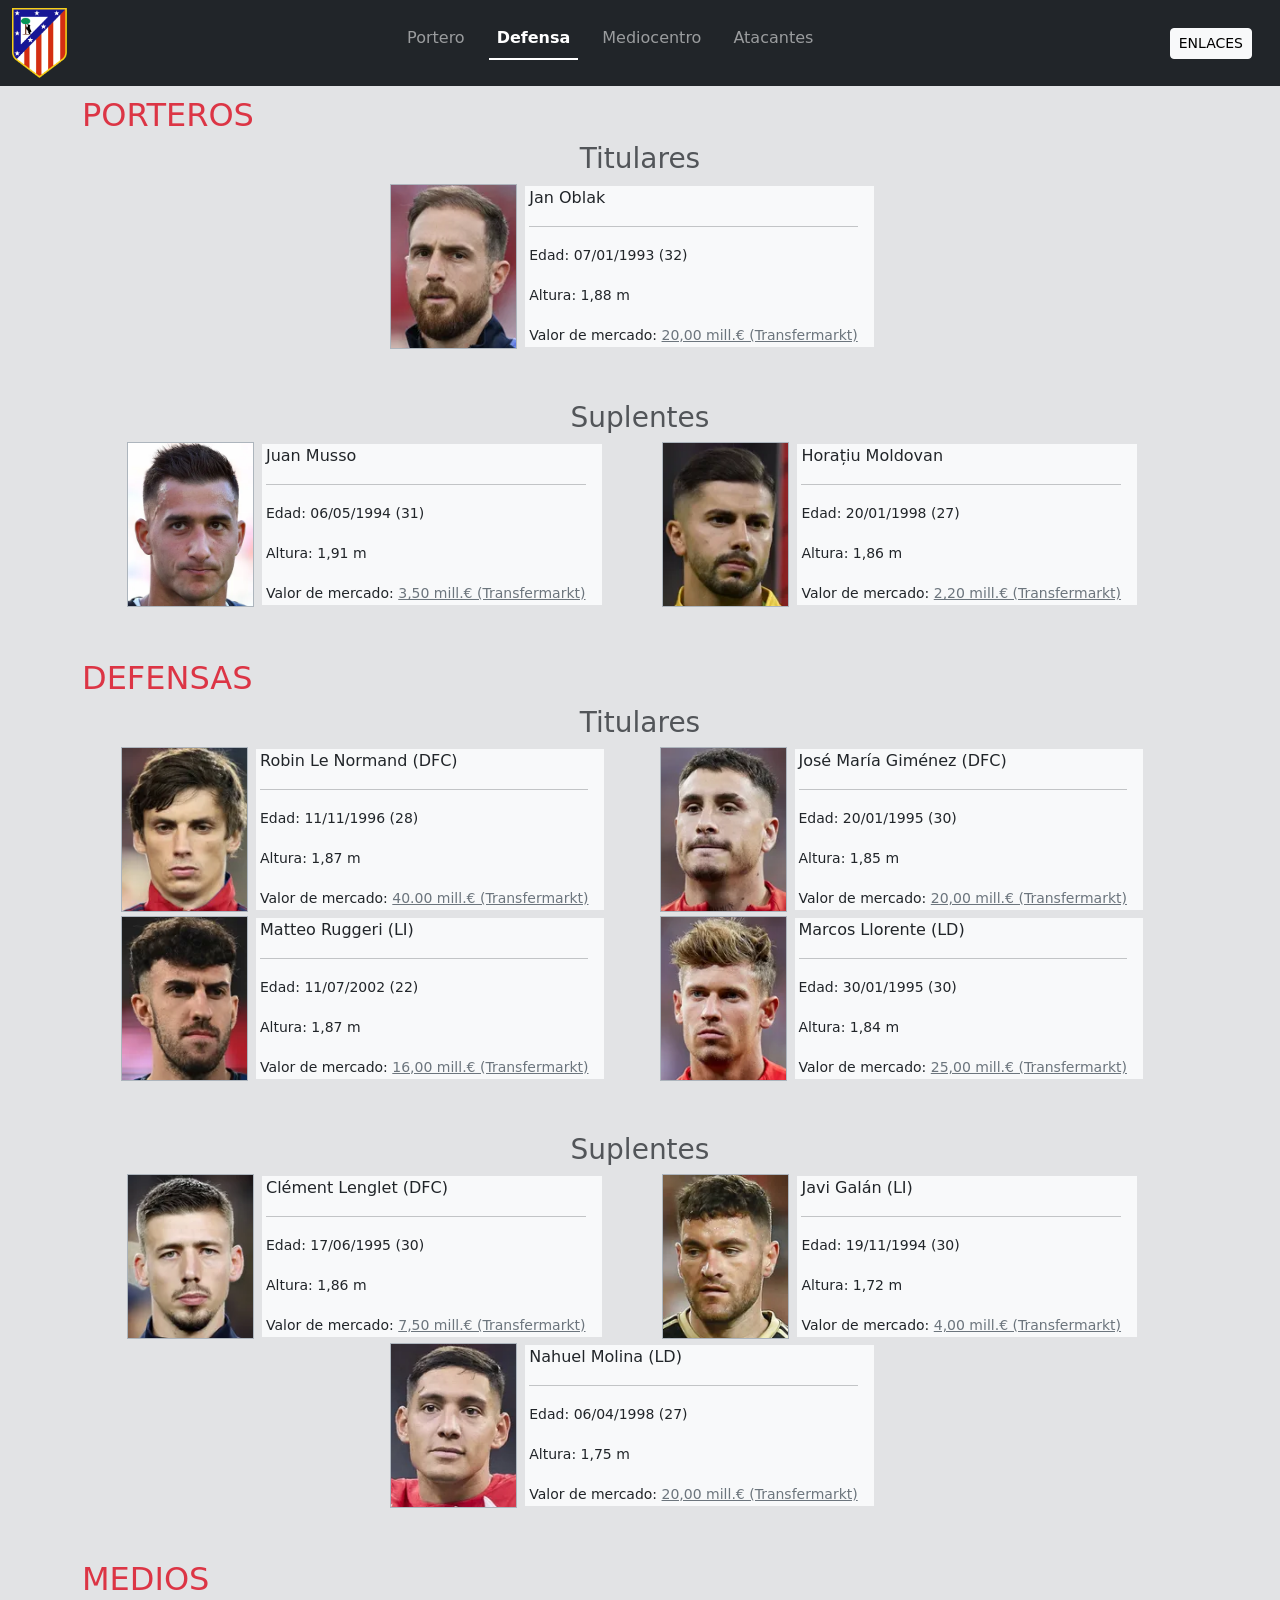
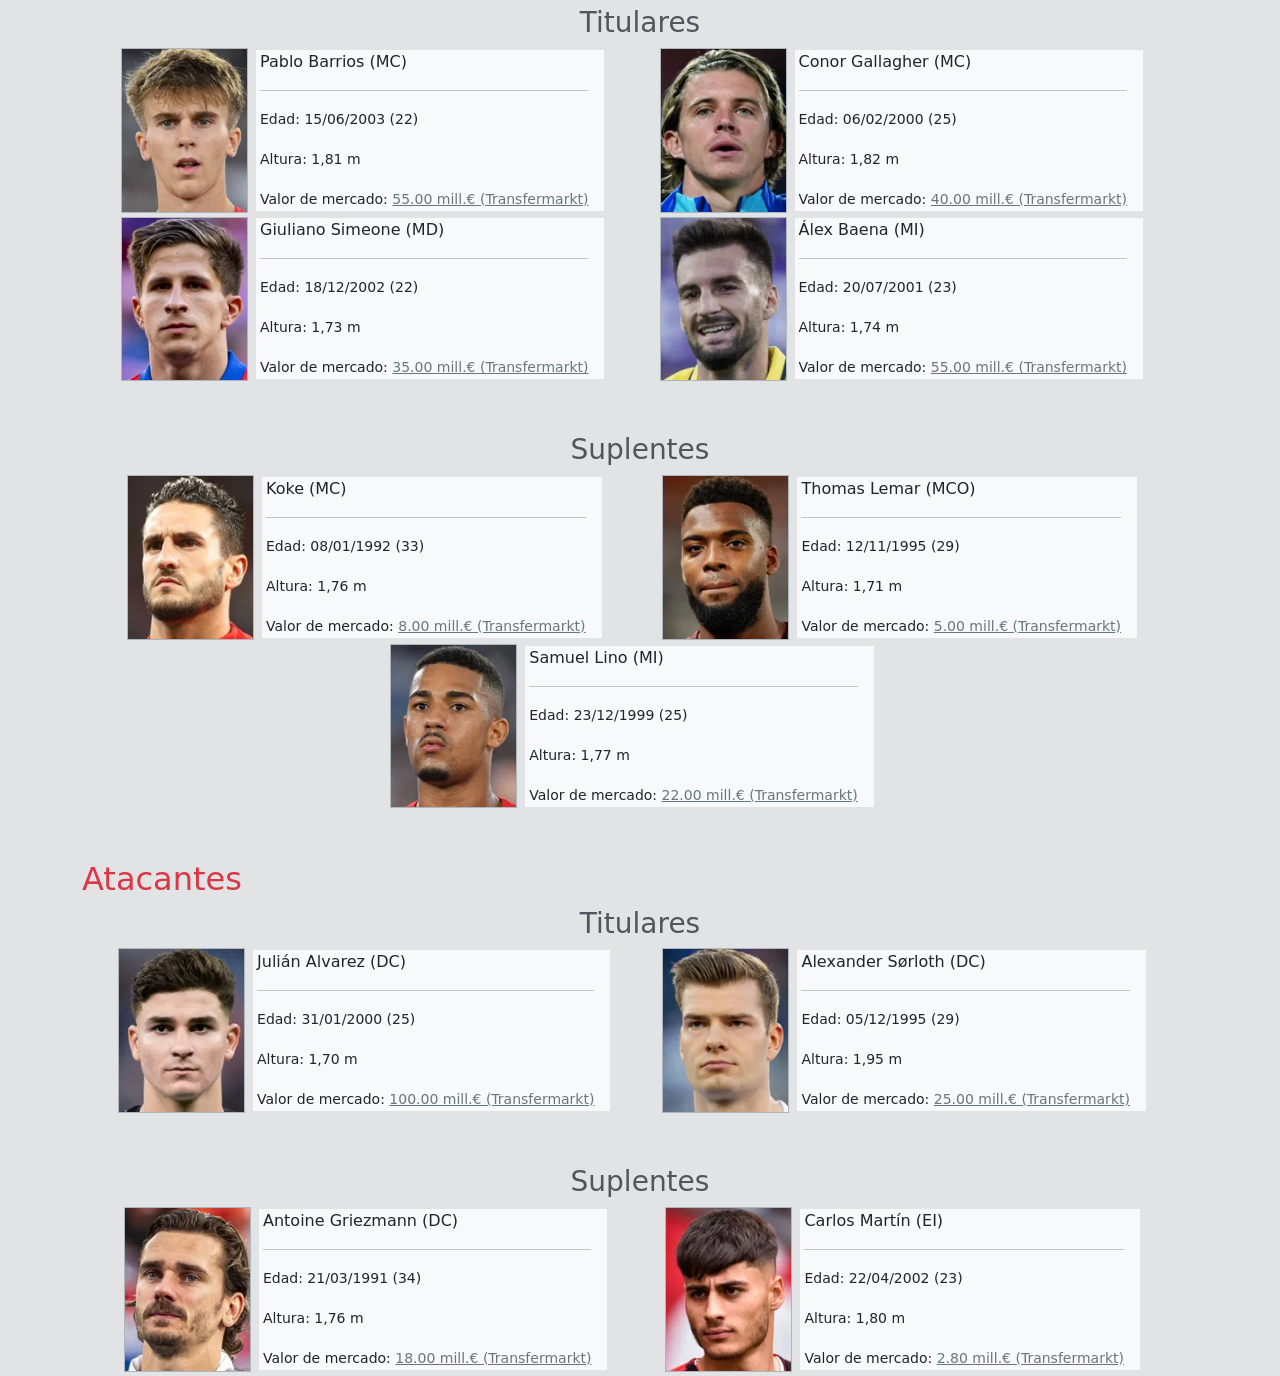
==== cuartaEntregaTeam/index.html @ dbeb535b "Add new player images and update index.html with player details and categories" ====
<!DOCTYPE html>
<html lang="es">

<head>
    <meta charset="utf-8">
    <meta name="viewport" content="width=device-width">
    <link rel="stylesheet" href="./estilos.css/estilosTeam.css">
    <link rel="stylesheet" href="https://cdn.jsdelivr.net/npm/bootstrap-icons@1.13.1/font/bootstrap-icons.min.css">
    <link href="https://cdn.jsdelivr.net/npm/bootstrap@5.3.7/dist/css/bootstrap.min.css" rel="stylesheet"
        integrity="sha384-LN+7fdVzj6u52u30Kp6M/trliBMCMKTyK833zpbD+pXdCLuTusPj697FH4R/5mcr" crossorigin="anonymous">

    <title>Plantilla Atletico 25/26</title>
</head>

<body class="bg-secondary-subtle">
    <nav class="navbar fixed-top navbar-expand-lg bg-dark" data-bs-theme="dark">
        <div class="container-fluid">
            <img src="./imagenesTeam/logoAtleti.png" alt="Logo Atleti" height="70px">
            <ul class="navbar-nav me-3 mb-2 text-light nav-underline" id="navSpyIa">
                <li class="nav-item">
                    <a href="#Porteros" class="nav-link active" aria-current="page">Portero</a>
                </li>
                <li class="nav-item">
                    <a href="#Defensas" class="nav-link active" aria-current="page">Defensa</a>
                </li>
                <li class="nav-item">
                    <a href="#Mediocentros" class="nav-link active" aria-current="page">Mediocentro</a>
                </li>
                <li class="nav-item">
                    <a href="#Atacantes" class="nav-link active" aria-current="page">Atacantes</a>
                </li>
            </ul>
            <button class="btn btn-sm btn-light me-3" type="button" data-bs-toggle="offcanvas"
                data-bs-target="#offcanvasExample" aria-controls="offcanvasExample">
                ENLACES
            </button>
        </div>
    </nav>

    <main class="container mt-5" data-bs-spy="scroll" data-bs-target="#navSpyIa">
        <!--Titulo de categoría-->
        <div class="text-danger pt-5">
            <h2 id="PORTEROS" class="">PORTEROS</h2>
            <h3 id="PorterosTitulares" class="text-body-secondary text-center">Titulares</h3>
        </div>
        <!--CONTENDOR FLEX DE IMAGENES-->
        <div class="d-flex flex-wrap justify-content-evenly">
            <!--CARD CONTENEDOR DE IMAGEN-->
            <div class="d-flex mb-1">
                <!--IMAGEN-->
                <div class="border border-dark-subtle">
                    <img src="./imagenesTeam/oblak.png" alt="Portero Oblak" width="125px">
                </div>
                <!--TEXTO-->
                <div class="ps-1 pe-3 ms-2 me-3 bg-light text-dark align-self-center" style="width: 300;">
                    <p>Jan Oblak</p>
                    <hr>
                    <p><small>Edad: 07/01/1993 (32)</small></p>
                    <p><small>Altura: 1,88 m</small></p>
                    <small>Valor de mercado: <a href="https://www.transfermarkt.es/jan-oblak/profil/spieler/121483"
                            class="link-secondary">20,00 mill.€ (Transfermarkt)</a></small>
                </div>
            </div>
        </div>
        <!--Titulo de categoría-->
        <div class="text-danger pt-5">
            <h3 id="PorterosTitulares" class="text-body-secondary text-center">Suplentes</h3>
        </div>
        <!--CONTENDOR FLEX DE IMAGENES-->
        <div class="d-flex flex-wrap justify-content-evenly">
            <!--CARD CONTENEDOR DE IMAGEN-->
            <div class="d-flex mb-1">
                <!--IMAGEN-->
                <div class="border border-dark-subtle">
                    <img src="./imagenesTeam/Musso.png" alt="Portero Musso" width="125px">
                </div>
                <!--TEXTO-->
                <div class="ps-1 pe-3 ms-2 me-3 bg-light text-dark align-self-center" style="width: 300;">
                    <p>Juan Musso</p>
                    <hr>
                    <p><small>Edad: 06/05/1994 (31)</small></p>
                    <p><small>Altura: 1,91 m</small></p>
                    <small>Valor de mercado: <a href="https://www.transfermarkt.es/juan-musso/profil/spieler/242359"
                            class="link-secondary">3,50 mill.€ (Transfermarkt)</a></small>
                </div>
            </div>
            <!--CARD CONTENEDOR DE IMAGEN-->
            <div class="d-flex mb-1">
                <!--IMAGEN-->
                <div class="border border-dark-subtle">
                    <img src="./imagenesTeam/Moldovan.png" alt="Portero Moldovan" width="125px">
                </div>
                <!--TEXTO-->
                <div class="ps-1 pe-3 ms-2 me-3 bg-light text-dark align-self-center" style="width: 300;">
                    <p>Horațiu Moldovan</p>
                    <hr>
                    <p><small>Edad: 20/01/1998 (27)</small></p>
                    <p><small>Altura: 1,86 m</small></p>
                    <small>Valor de mercado: <a href="https://www.transfermarkt.es/horatiu-moldovan/profil/spieler/525438"
                            class="link-secondary">2,20 mill.€ (Transfermarkt)</a></small>
                </div>
            </div>
        </div>
        <!--Titulo de categoría-->
        <div class="text-danger pt-5">
            <h2 id="Defensas" class="">DEFENSAS</h2>
            <h3 id="DefensasTitulares" class="text-body-secondary text-center">Titulares</h3>
        </div>
        <!--CONTENDOR FLEX DE IMAGENES-->
        <div class="d-flex flex-wrap justify-content-evenly">
            <!--CARD CONTENEDOR DE IMAGEN-->
            <div class="d-flex mb-1">
                <!--IMAGEN-->
                <div class="border border-dark-subtle">
                    <img src="./imagenesTeam/LeNormand.png" alt="Defensa Central LeNormand" width="125px">
                </div>
                <!--TEXTO-->
                <div class="ps-1 pe-3 ms-2 me-3 bg-light text-dark align-self-center" style="width: 300;">
                    <p>Robin Le Normand (DFC)</p>
                    <hr>
                    <p><small>Edad: 11/11/1996 (28)</small></p>
                    <p><small>Altura: 1,87 m</small></p>
                    <small>Valor de mercado: <a href="https://www.transfermarkt.es/robin-le-normand/profil/spieler/351809"
                            class="link-secondary">40.00 mill.€ (Transfermarkt)</a></small>
                </div>
            </div>
            <!--CARD CONTENEDOR DE IMAGEN-->
            <div class="d-flex mb-1">
                <!--IMAGEN-->
                <div class="border border-dark-subtle">
                    <img src="./imagenesTeam/JMGimenez.png" alt="Defensa José María Gimenez" width="125px">
                </div>
                <!--TEXTO-->
                <div class="ps-1 pe-3 ms-2 me-3 bg-light text-dark align-self-center" style="width: 300;">
                    <p>José María Giménez (DFC)</p>
                    <hr>
                    <p><small>Edad:  20/01/1995 (30)</small></p>
                    <p><small>Altura: 1,85 m</small></p>
                    <small>Valor de mercado: <a href="https://www.transfermarkt.es/jose-maria-gimenez/profil/spieler/250845"
                            class="link-secondary">20,00 mill.€ (Transfermarkt)</a></small>
                </div>
            </div>
            <!--CARD CONTENEDOR DE IMAGEN-->
            <div class="d-flex mb-1">
                <!--IMAGEN-->
                <div class="border border-dark-subtle">
                    <img src="./imagenesTeam/Ruggeri.png" alt="Lateral Izquierdo Ruggeri" width="125px">
                </div>
                <!--TEXTO-->
                <div class="ps-1 pe-3 ms-2 me-3 bg-light text-dark align-self-center" style="width: 300;">
                    <p>Matteo Ruggeri (LI)</p>
                    <hr>
                    <p><small>Edad: 11/07/2002 (22)</small></p>
                    <p><small>Altura: 1,87 m</small></p>
                    <small>Valor de mercado: <a href="https://www.transfermarkt.es/matteo-ruggeri/profil/spieler/616631"
                            class="link-secondary">16,00 mill.€ (Transfermarkt)</a></small>
                </div>
            </div>
            <!--CARD CONTENEDOR DE IMAGEN-->
            <div class="d-flex mb-1">
                <!--IMAGEN-->
                <div class="border border-dark-subtle">
                    <img src="./imagenesTeam/MLlorente.png" alt="Lateral Derecho Marcos Llorente" width="125px">
                </div>
                <!--TEXTO-->
                <div class="ps-1 pe-3 ms-2 me-3 bg-light text-dark align-self-center" style="width: 300;">
                    <p>Marcos Llorente (LD)</p>
                    <hr>
                    <p><small>Edad: 30/01/1995 (30)</small></p>
                    <p><small>Altura: 1,84 m</small></p>
                    <small>Valor de mercado: <a href="https://www.transfermarkt.es/marcos-llorente/profil/spieler/282411"
                            class="link-secondary">25,00 mill.€ (Transfermarkt)</a></small>
                </div>
            </div>
        </div>
        <!--Titulo de categoría-->
        <div class="text-danger pt-5">
            <h3 id="DefensasSuplentes" class="text-body-secondary text-center">Suplentes</h3>
        <!--CONTENDOR FLEX DE IMAGENES-->
        <div class="d-flex flex-wrap justify-content-evenly">
            <!--CARD CONTENEDOR DE IMAGEN-->
            <div class="d-flex mb-1">
                <!--IMAGEN-->
                <div class="border border-dark-subtle">
                    <img src="./imagenesTeam/Lenglet.png" alt="Defensa Central" Lenglet width="125px">
                </div>
                <!--TEXTO-->
                <div class="ps-1 pe-3 ms-2 me-3 bg-light text-dark align-self-center" style="width: 300;">
                    <p>Clément Lenglet (DFC)</p>
                    <hr>
                    <p><small>Edad: 17/06/1995 (30)</small></p>
                    <p><small>Altura: 1,86 m</small></p>
                    <small>Valor de mercado: <a href="https://www.transfermarkt.es/clement-lenglet/profil/spieler/182904"
                            class="link-secondary">7,50 mill.€ (Transfermarkt)</a></small>
                </div>
            </div>
            <!--CARD CONTENEDOR DE IMAGEN-->
            <div class="d-flex mb-1">
                <!--IMAGEN-->
                <div class="border border-dark-subtle">
                    <img src="./imagenesTeam/Galán.png" alt="Lateral Izquierdo Javi Galán" width="125px">
                </div>
                <!--TEXTO-->
                <div class="ps-1 pe-3 ms-2 me-3 bg-light text-dark align-self-center" style="width: 300;">
                    <p>Javi Galán (LI)</p>
                    <hr>
                    <p><small>Edad: 19/11/1994 (30)</small></p>
                    <p><small>Altura: 1,72 m</small></p>
                    <small>Valor de mercado: <a href="https://www.transfermarkt.es/javi-galan/profil/spieler/448628"
                            class="link-secondary">4,00 mill.€ (Transfermarkt)</a></small>
                </div>
            </div>
            <!--CARD CONTENEDOR DE IMAGEN-->
            <div class="d-flex mb-1">
                <!--IMAGEN-->
                <div class="border border-dark-subtle">
                    <img src="./imagenesTeam/NahuelMolina.png" alt="Lateral Derecho Nahuel Molina" width="125px">
                </div>
                <!--TEXTO-->
                <div class="ps-1 pe-3 ms-2 me-3 bg-light text-dark align-self-center" style="width: 300;">
                    <p>Nahuel Molina (LD)</p>
                    <hr>
                    <p><small>Edad: 06/04/1998 (27)</small></p>
                    <p><small>Altura: 1,75 m</small></p>
                    <small>Valor de mercado: <a href="https://www.transfermarkt.es/nahuel-molina/profil/spieler/424042"
                            class="link-secondary">20,00 mill.€ (Transfermarkt)</a></small>
                </div>
            </div>
            </div>
            <!--Titulo de categoría-->
        <div class="text-danger pt-5">
            <h2 id="Medios" class="">MEDIOS</h2>
            <h3 id="Medios" class="text-body-secondary text-center">Titulares</h3>
        </div>
        <!--CONTENDOR FLEX DE IMAGENES-->
        <div class="d-flex flex-wrap justify-content-evenly">
            <!--CARD CONTENEDOR DE IMAGEN-->
            <div class="d-flex mb-1">
                <!--IMAGEN-->
                <div class="border border-dark-subtle">
                    <img src="./imagenesTeam/Pablo Barrios.png" alt="Mediocentro Pablo Barrios" width="125px">
                </div>
                <!--TEXTO-->
                <div class="ps-1 pe-3 ms-2 me-3 bg-light text-dark align-self-center" style="width: 300;">
                    <p>Pablo Barrios (MC)</p>
                    <hr>
                    <p><small>Edad: 15/06/2003 (22)</small></p>
                    <p><small>Altura: 1,81 m</small></p>
                    <small>Valor de mercado: <a href="https://www.transfermarkt.es/robin-le-normand/profil/spieler/351809"
                            class="link-secondary">55.00 mill.€ (Transfermarkt)</a></small>
                </div>
            </div>
            <!--CARD CONTENEDOR DE IMAGEN-->
            <div class="d-flex mb-1">
                <!--IMAGEN-->
                <div class="border border-dark-subtle">
                    <img src="./imagenesTeam/conorGalagher.png" alt="Mediocentro Conor Gallagher" width="125px">
                </div>
                <!--TEXTO-->
                <div class="ps-1 pe-3 ms-2 me-3 bg-light text-dark align-self-center" style="width: 300;">
                    <p>Conor Gallagher (MC)</p>
                    <hr>
                    <p><small>Edad: 06/02/2000 (25)</small></p>
                    <p><small>Altura: 1,82 m</small></p>
                    <small>Valor de mercado: <a href="https://www.transfermarkt.es/conor-gallagher/profil/spieler/488362"
                            class="link-secondary">40.00 mill.€ (Transfermarkt)</a></small>
                </div>
            </div>
            <!--CARD CONTENEDOR DE IMAGEN-->
            <div class="d-flex mb-1">
                <!--IMAGEN-->
                <div class="border border-dark-subtle">
                    <img src="./imagenesTeam/GuilianoSimeone.png" alt="Medio Derecho Giuliano Simeone" width="125px">
                </div>
                <!--TEXTO-->
                <div class="ps-1 pe-3 ms-2 me-3 bg-light text-dark align-self-center" style="width: 300;">
                    <p>Giuliano Simeone (MD)</p>
                    <hr>
                    <p><small>Edad: 18/12/2002 (22)</small></p>
                    <p><small>Altura: 1,73 m</small></p>
                    <small>Valor de mercado: <a href="https://www.transfermarkt.es/giuliano-simeone/profil/spieler/742201"
                            class="link-secondary">35.00 mill.€ (Transfermarkt)</a></small>
                </div>
            </div>
            <!--CARD CONTENEDOR DE IMAGEN-->
            <div class="d-flex mb-1">
                <!--IMAGEN-->
                <div class="border border-dark-subtle">
                    <img src="./imagenesTeam/Baena.png" alt="Medio Derecho Álex Baena" width="125px">
                </div>
                <!--TEXTO-->
                <div class="ps-1 pe-3 ms-2 me-3 bg-light text-dark align-self-center" style="width: 300;">
                    <p>Álex Baena (MI)</p>
                    <hr>
                    <p><small>Edad: 20/07/2001 (23)</small></p>
                    <p><small>Altura: 1,74 m</small></p>
                    <small>Valor de mercado: <a href="https://www.transfermarkt.es/alex-baena/profil/spieler/548111"
                            class="link-secondary">55.00 mill.€ (Transfermarkt)</a></small>
                </div>
            </div>
            </div>
               <!--Titulo de categoría-->
        <div class="text-danger pt-5">
            <h3 id="Medios" class="text-body-secondary text-center">Suplentes</h3>
        </div>
        <!--CONTENDOR FLEX DE IMAGENES-->
        <div class="d-flex flex-wrap justify-content-evenly">
            <!--CARD CONTENEDOR DE IMAGEN-->
            <div class="d-flex mb-1">
                <!--IMAGEN-->
                <div class="border border-dark-subtle">
                    <img src="./imagenesTeam/Koke.png" alt="Mediocentro Koke" width="125px">
                </div>
                <!--TEXTO-->
                <div class="ps-1 pe-3 ms-2 me-3 bg-light text-dark align-self-center" style="width: 300;">
                    <p>Koke (MC)</p>
                    <hr>
                    <p><small>Edad: 08/01/1992 (33)</small></p>
                    <p><small>Altura: 1,76 m</small></p>
                    <small>Valor de mercado: <a href="https://www.transfermarkt.es/koke/profil/spieler/74229"
                            class="link-secondary">8.00 mill.€ (Transfermarkt)</a></small>
                </div>
            </div>
            <!--CARD CONTENEDOR DE IMAGEN-->
            <div class="d-flex mb-1">
                <!--IMAGEN-->
                <div class="border border-dark-subtle">
                    <img src="./imagenesTeam/Thomas Lemar.png" alt="Mediocentro Ofensivo Lemar" width="125px">
                </div>
                <!--TEXTO-->
                <div class="ps-1 pe-3 ms-2 me-3 bg-light text-dark align-self-center" style="width: 300;">
                    <p>Thomas Lemar (MCO)</p>
                    <hr>
                    <p><small>Edad: 12/11/1995 (29)</small></p>
                    <p><small>Altura: 1,71 m</small></p>
                    <small>Valor de mercado: <a href="https://www.transfermarkt.es/thomas-lemar/profil/spieler/205562"
                            class="link-secondary">5.00 mill.€ (Transfermarkt)</a></small>
                </div>
            </div>
            <!--CARD CONTENEDOR DE IMAGEN-->
            <div class="d-flex mb-1">
                <!--IMAGEN-->
                <div class="border border-dark-subtle">
                    <img src="./imagenesTeam/Samuel Lino.png" alt="Medio Izquierdo Samuel Lino" width="125px">
                </div>
                <!--TEXTO-->
                <div class="ps-1 pe-3 ms-2 me-3 bg-light text-dark align-self-center" style="width: 300;">
                    <p>Samuel Lino (MI)</p>
                    <hr>
                    <p><small>Edad: 23/12/1999 (25)</small></p>
                    <p><small>Altura: 1,77 m</small></p>
                    <small>Valor de mercado: <a href="https://www.transfermarkt.es/samuel-lino/profil/spieler/694928"
                            class="link-secondary">22.00 mill.€ (Transfermarkt)</a></small>
                </div>
            </div>
            </div>
                
        <!--Titulo de categoría-->
        <div class="text-danger pt-5">
            <h2 id="Atacantes" class="">Atacantes</h2>
            <h3 id="AtacantesTitulares" class="text-body-secondary text-center">Titulares</h3>
        </div>
        <!--CONTENDOR FLEX DE IMAGENES-->
        <div class="d-flex flex-wrap justify-content-evenly">
            <!--CARD CONTENEDOR DE IMAGEN-->
            <div class="d-flex mb-1">
                <!--IMAGEN-->
                <div class="border border-dark-subtle">
                    <img src="./imagenesTeam/Julian.png" alt="Delantero Centro" width="125px">
                </div>
                <!--TEXTO-->
                <div class="ps-1 pe-3 ms-2 me-3 bg-light text-dark align-self-center" style="width: 300;">
                    <p>Julián Alvarez (DC)</p>
                    <hr>
                    <p><small>Edad: 31/01/2000 (25)</small></p>
                    <p><small>Altura: 1,70 m</small></p>
                    <small>Valor de mercado: <a href="https://www.transfermarkt.es/julian-alvarez/profil/spieler/576024"
                            class="link-secondary">100.00 mill.€ (Transfermarkt)</a></small>
                </div>
            </div>
            <!--CARD CONTENEDOR DE IMAGEN-->
            <div class="d-flex mb-1">
                <!--IMAGEN-->
                <div class="border border-dark-subtle">
                    <img src="./imagenesTeam/alexander.png" alt="Mediocentro Ofensivo Lemar" width="125px">
                </div>
                <!--TEXTO-->
                <div class="ps-1 pe-3 ms-2 me-3 bg-light text-dark align-self-center" style="width: 300;">
                    <p>Alexander Sørloth (DC)</p>
                    <hr>
                    <p><small>Edad: 05/12/1995 (29)</small></p>
                    <p><small>Altura: 1,95 m</small></p>
                    <small>Valor de mercado: <a href="https://www.transfermarkt.es/alexander-sorloth/profil/spieler/238407"
                            class="link-secondary">25.00 mill.€ (Transfermarkt)</a></small>
                </div>
            </div>
            </div>
              <!--Titulo de categoría-->
        <div class="text-danger pt-5">
            <h3 id="Medios" class="text-body-secondary text-center">Suplentes</h3>
        </div>
        <!--CONTENDOR FLEX DE IMAGENES-->
        <div class="d-flex flex-wrap justify-content-evenly">
            <!--CARD CONTENEDOR DE IMAGEN-->
            <div class="d-flex mb-1">
                <!--IMAGEN-->
                <div class="border border-dark-subtle">
                    <img src="./imagenesTeam/Griezmann.png" alt="Mediocentro Koke" width="125px">
                </div>
                <!--TEXTO-->
                <div class="ps-1 pe-3 ms-2 me-3 bg-light text-dark align-self-center" style="width: 300;">
                    <p>Antoine Griezmann (DC)</p>
                    <hr>
                    <p><small>Edad: 21/03/1991 (34)</small></p>
                    <p><small>Altura: 1,76 m</small></p>
                    <small>Valor de mercado: <a href="https://www.transfermarkt.es/antoine-griezmann/profil/spieler/125781"
                            class="link-secondary">18.00 mill.€ (Transfermarkt)</a></small>
                </div>
            </div>
            <!--CARD CONTENEDOR DE IMAGEN-->
            <div class="d-flex mb-1">
                <!--IMAGEN-->
                <div class="border border-dark-subtle">
                    <img src="./imagenesTeam/CarlosMartín.png" alt="Mediocentro Ofensivo Lemar" width="125px">
                </div>
                <!--TEXTO-->
                <div class="ps-1 pe-3 ms-2 me-3 bg-light text-dark align-self-center" style="width: 300;">
                    <p>Carlos Martín (EI)</p>
                    <hr>
                    <p><small>Edad: 22/04/2002 (23)</small></p>
                    <p><small>Altura: 1,80 m</small></p>
                    <small>Valor de mercado: <a href="https://www.transfermarkt.es/carlos-martin/profil/spieler/618813"
                            class="link-secondary">2.80 mill.€ (Transfermarkt)</a></small>
                </div>
            </div>
            </div>
            



        <script src="https://cdn.jsdelivr.net/npm/bootstrap@5.0.2/dist/js/bootstrap.bundle.min.js"
            integrity="sha384-MrcW6ZMFYlzcLA8Nl+NtUVF0sA7MsXsP1UyJoMp4YLEuNSfAP+JcXn/tWtIaxVXM"
            crossorigin="anonymous"></script>
        <script src="./javaScript/javaTeam.js"></script>
</body>

</html>
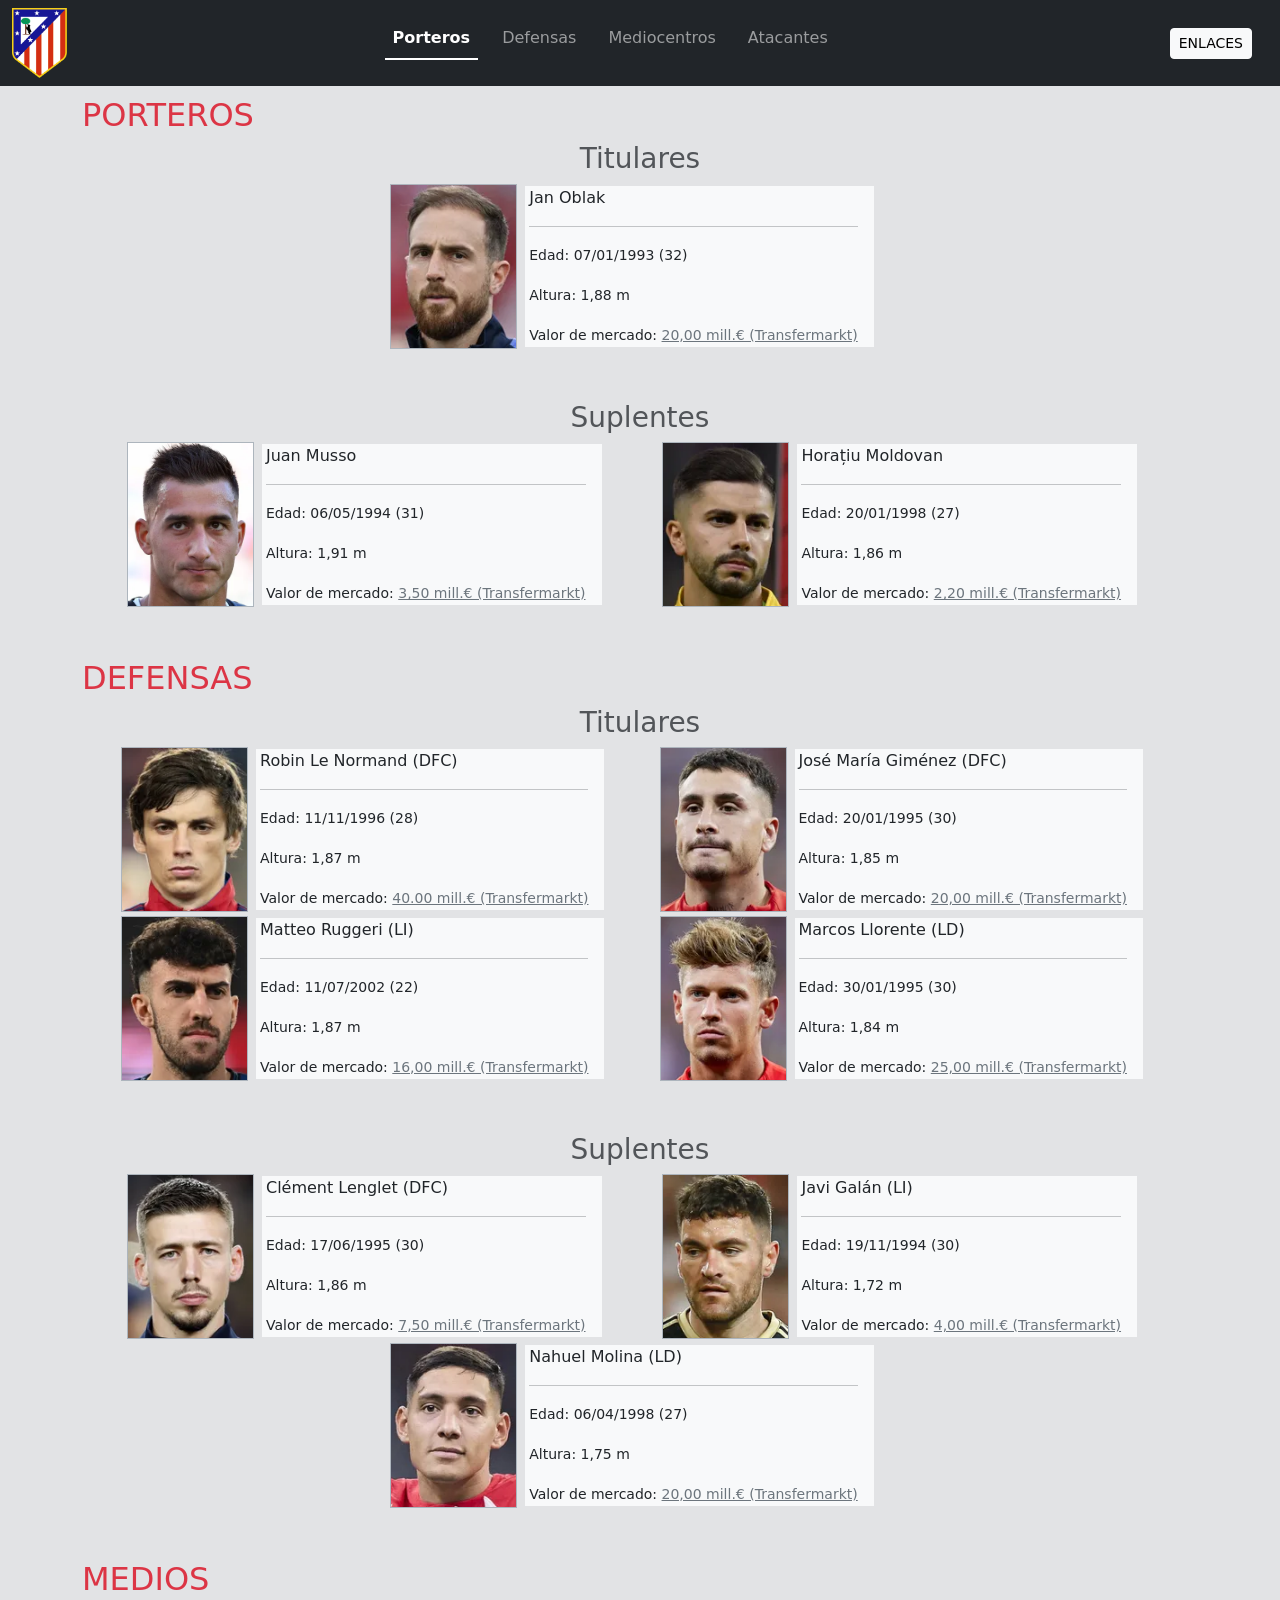
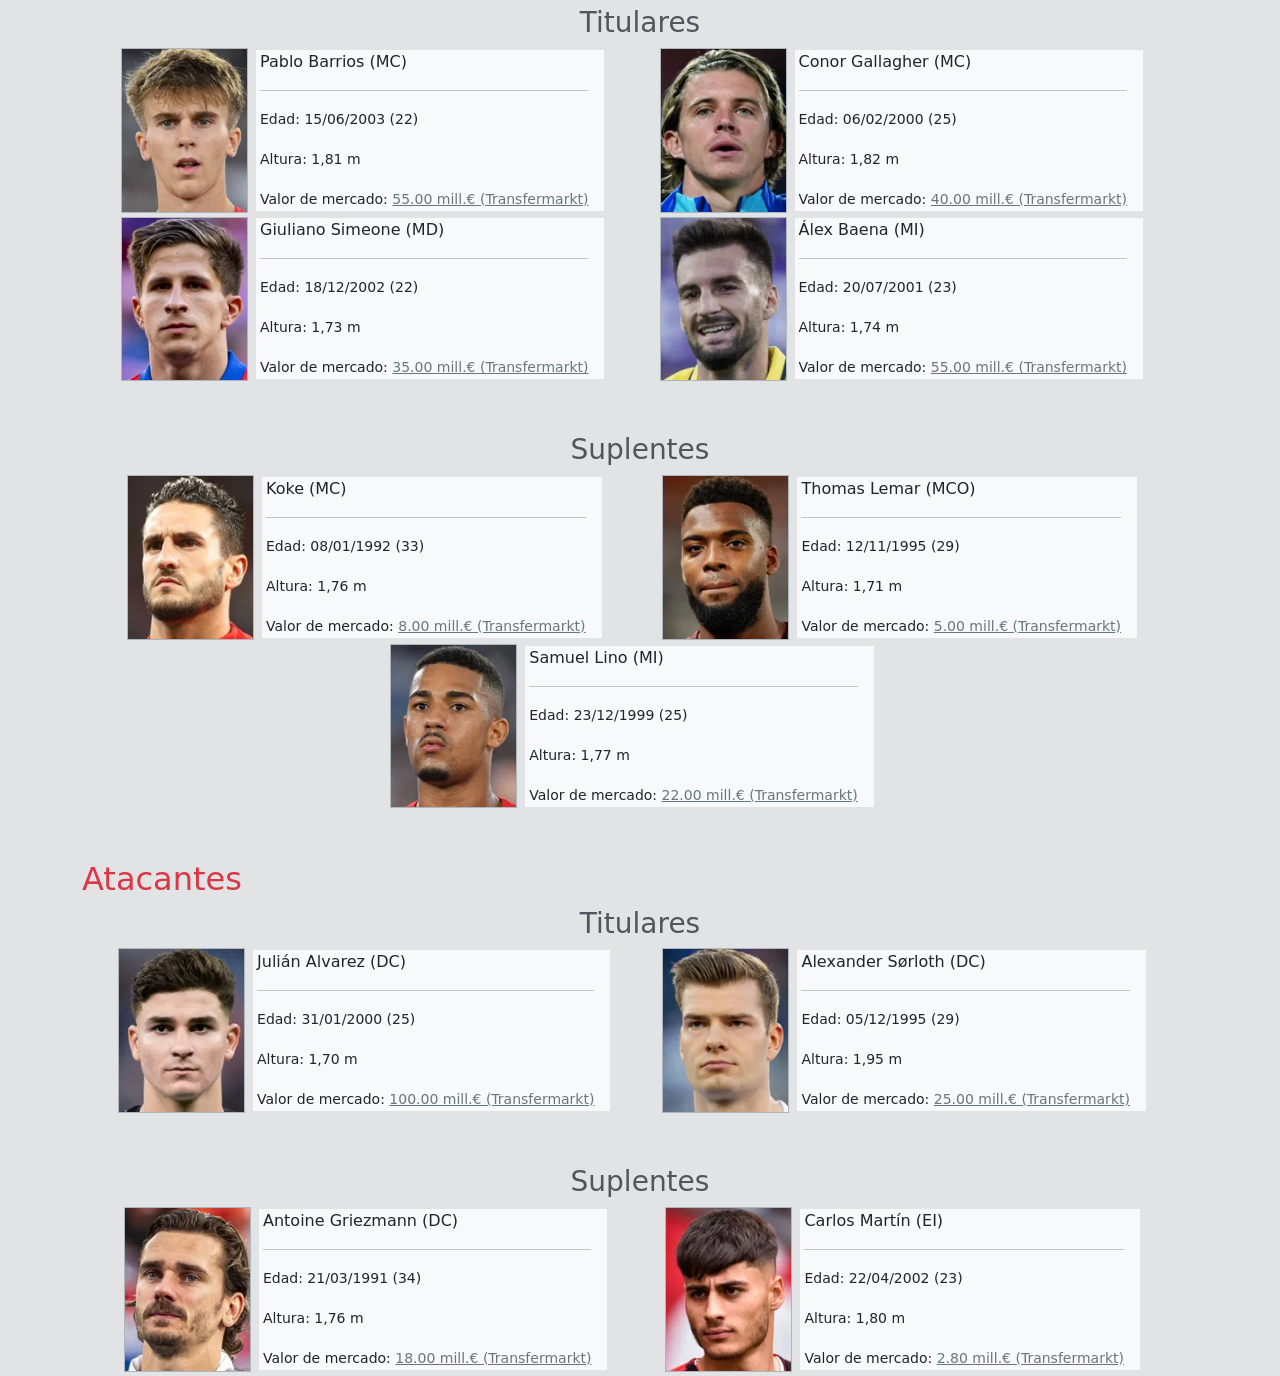
==== commit 14d0c06a: "Refactor navbar links and update main section headings for consistency" ====
--- a/cuartaEntregaTeam/index.html
+++ b/cuartaEntregaTeam/index.html
@@ -12,22 +12,22 @@
     <title>Plantilla Atletico 25/26</title>
 </head>
 
-<body class="bg-secondary-subtle">
+<body class="bg-secondary-subtle" data-bs-spy="scroll" data-bs-target="#navSpyIa" data-bs-offset="70" tabindex="0">
     <nav class="navbar fixed-top navbar-expand-lg bg-dark" data-bs-theme="dark">
         <div class="container-fluid">
             <img src="./imagenesTeam/logoAtleti.png" alt="Logo Atleti" height="70px">
             <ul class="navbar-nav me-3 mb-2 text-light nav-underline" id="navSpyIa">
                 <li class="nav-item">
-                    <a href="#Porteros" class="nav-link active" aria-current="page">Portero</a>
+                    <a href="#Porteros" class="nav-link " aria-current="page">Porteros</a>
                 </li>
                 <li class="nav-item">
-                    <a href="#Defensas" class="nav-link active" aria-current="page">Defensa</a>
+                    <a href="#Defensas" class="nav-link " aria-current="page">Defensas</a>
                 </li>
                 <li class="nav-item">
-                    <a href="#Mediocentros" class="nav-link active" aria-current="page">Mediocentro</a>
+                    <a href="#Mediocentros" class="nav-link " aria-current="page">Mediocentros</a>
                 </li>
                 <li class="nav-item">
-                    <a href="#Atacantes" class="nav-link active" aria-current="page">Atacantes</a>
+                    <a href="#Atacantes" class="nav-link" aria-current="page">Atacantes</a>
                 </li>
             </ul>
             <button class="btn btn-sm btn-light me-3" type="button" data-bs-toggle="offcanvas"
@@ -37,11 +37,11 @@
         </div>
     </nav>
 
-    <main class="container mt-5" data-bs-spy="scroll" data-bs-target="#navSpyIa">
+    <main class="container mt-5">
         <!--Titulo de categoría-->
         <div class="text-danger pt-5">
-            <h2 id="PORTEROS" class="">PORTEROS</h2>
-            <h3 id="PorterosTitulares" class="text-body-secondary text-center">Titulares</h3>
+            <h2 id="Porteros" class="">PORTEROS</h2>
+            <h3 class="text-body-secondary text-center">Titulares</h3>
         </div>
         <!--CONTENDOR FLEX DE IMAGENES-->
         <div class="d-flex flex-wrap justify-content-evenly">
@@ -64,7 +64,7 @@
         </div>
         <!--Titulo de categoría-->
         <div class="text-danger pt-5">
-            <h3 id="PorterosTitulares" class="text-body-secondary text-center">Suplentes</h3>
+            <h3 class="text-body-secondary text-center">Suplentes</h3>
         </div>
         <!--CONTENDOR FLEX DE IMAGENES-->
         <div class="d-flex flex-wrap justify-content-evenly">
@@ -104,7 +104,7 @@
         <!--Titulo de categoría-->
         <div class="text-danger pt-5">
             <h2 id="Defensas" class="">DEFENSAS</h2>
-            <h3 id="DefensasTitulares" class="text-body-secondary text-center">Titulares</h3>
+            <h3 class="text-body-secondary text-center">Titulares</h3>
         </div>
         <!--CONTENDOR FLEX DE IMAGENES-->
         <div class="d-flex flex-wrap justify-content-evenly">
@@ -174,8 +174,8 @@
             </div>
         </div>
         <!--Titulo de categoría-->
-        <div class="text-danger pt-5">
-            <h3 id="DefensasSuplentes" class="text-body-secondary text-center">Suplentes</h3>
+        <div class="text-danger pt-5 ">
+            <h3 class="text-body-secondary text-center">Suplentes</h3>
         <!--CONTENDOR FLEX DE IMAGENES-->
         <div class="d-flex flex-wrap justify-content-evenly">
             <!--CARD CONTENEDOR DE IMAGEN-->
@@ -229,8 +229,8 @@
             </div>
             <!--Titulo de categoría-->
         <div class="text-danger pt-5">
-            <h2 id="Medios" class="">MEDIOS</h2>
-            <h3 id="Medios" class="text-body-secondary text-center">Titulares</h3>
+            <h2 id="Mediocentros" class="">MEDIOS</h2>
+            <h3 class="text-body-secondary text-center">Titulares</h3>
         </div>
         <!--CONTENDOR FLEX DE IMAGENES-->
         <div class="d-flex flex-wrap justify-content-evenly">
@@ -301,7 +301,7 @@
             </div>
                <!--Titulo de categoría-->
         <div class="text-danger pt-5">
-            <h3 id="Medios" class="text-body-secondary text-center">Suplentes</h3>
+            <h3 class="text-body-secondary text-center">Suplentes</h3>
         </div>
         <!--CONTENDOR FLEX DE IMAGENES-->
         <div class="d-flex flex-wrap justify-content-evenly">
@@ -358,7 +358,7 @@
         <!--Titulo de categoría-->
         <div class="text-danger pt-5">
             <h2 id="Atacantes" class="">Atacantes</h2>
-            <h3 id="AtacantesTitulares" class="text-body-secondary text-center">Titulares</h3>
+            <h3 class="text-body-secondary text-center">Titulares</h3>
         </div>
         <!--CONTENDOR FLEX DE IMAGENES-->
         <div class="d-flex flex-wrap justify-content-evenly">
@@ -397,7 +397,7 @@
             </div>
               <!--Titulo de categoría-->
         <div class="text-danger pt-5">
-            <h3 id="Medios" class="text-body-secondary text-center">Suplentes</h3>
+            <h3 class="text-body-secondary text-center">Suplentes</h3>
         </div>
         <!--CONTENDOR FLEX DE IMAGENES-->
         <div class="d-flex flex-wrap justify-content-evenly">
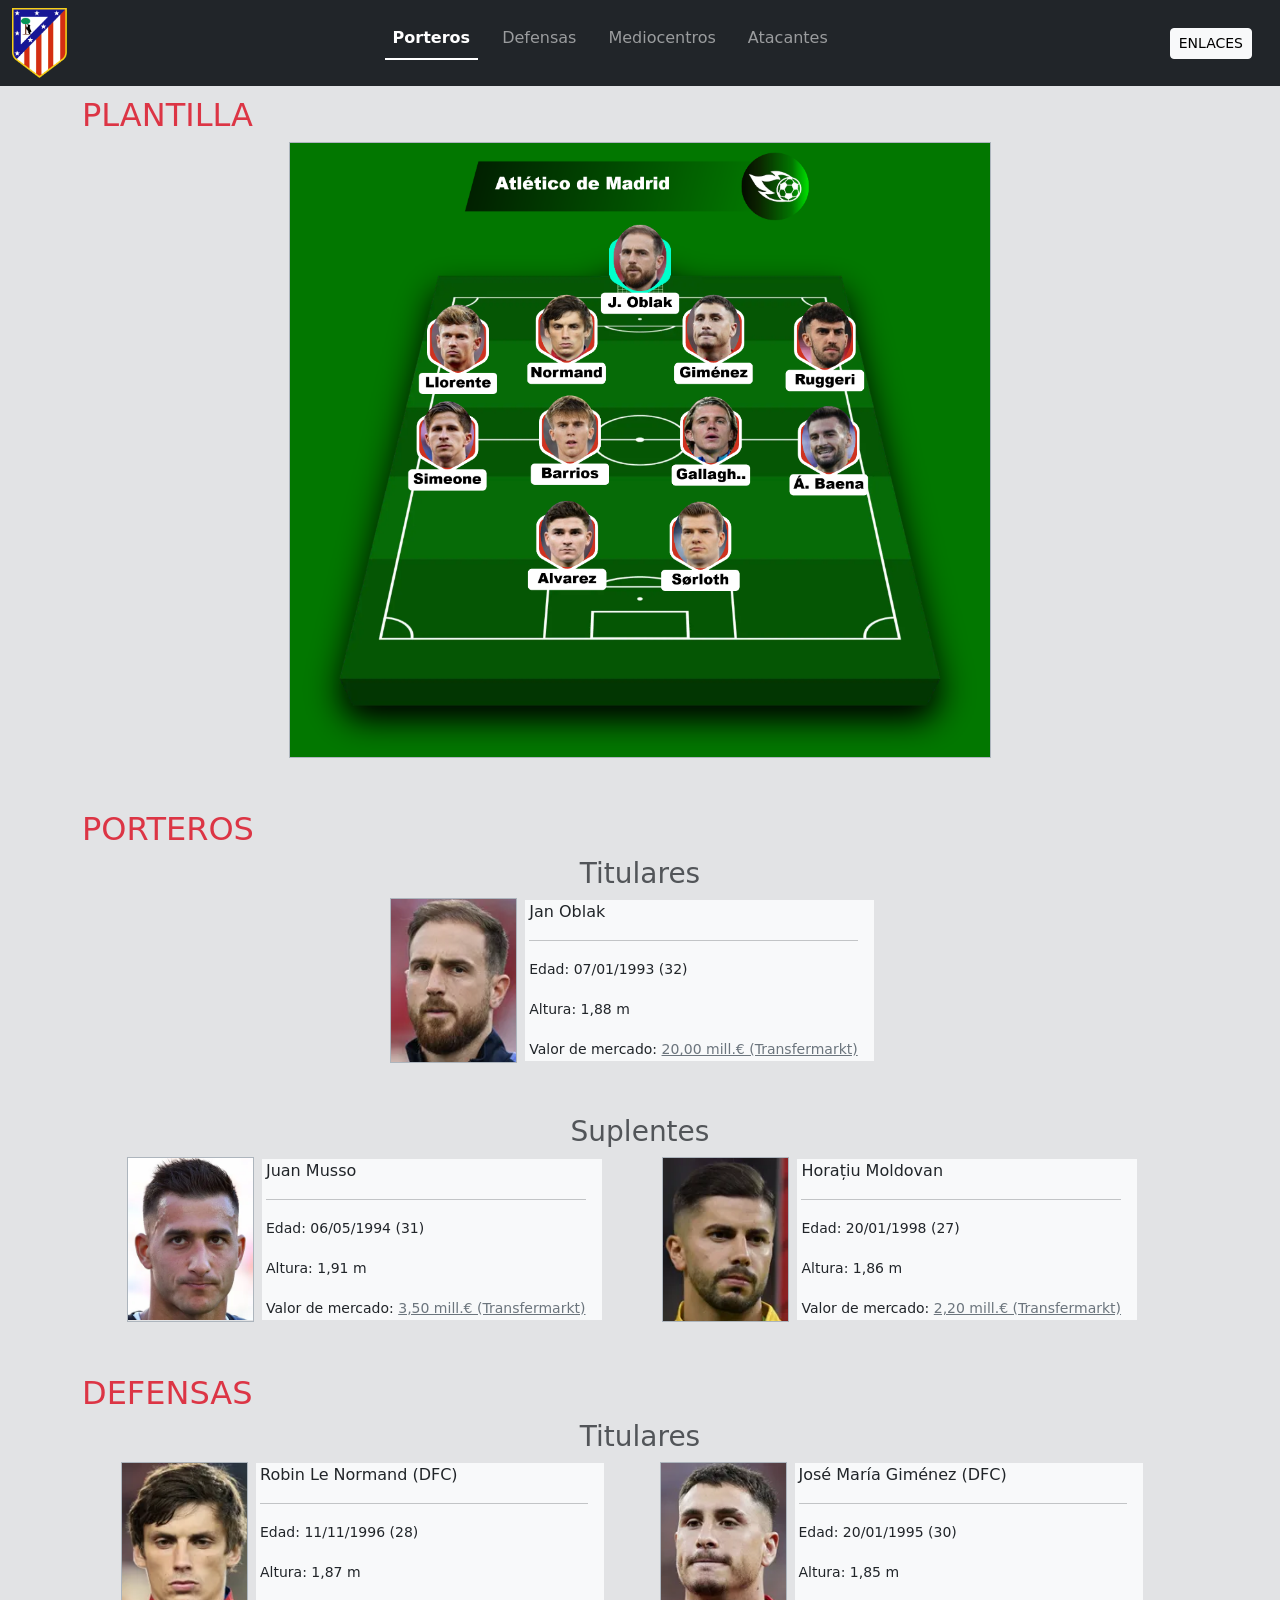
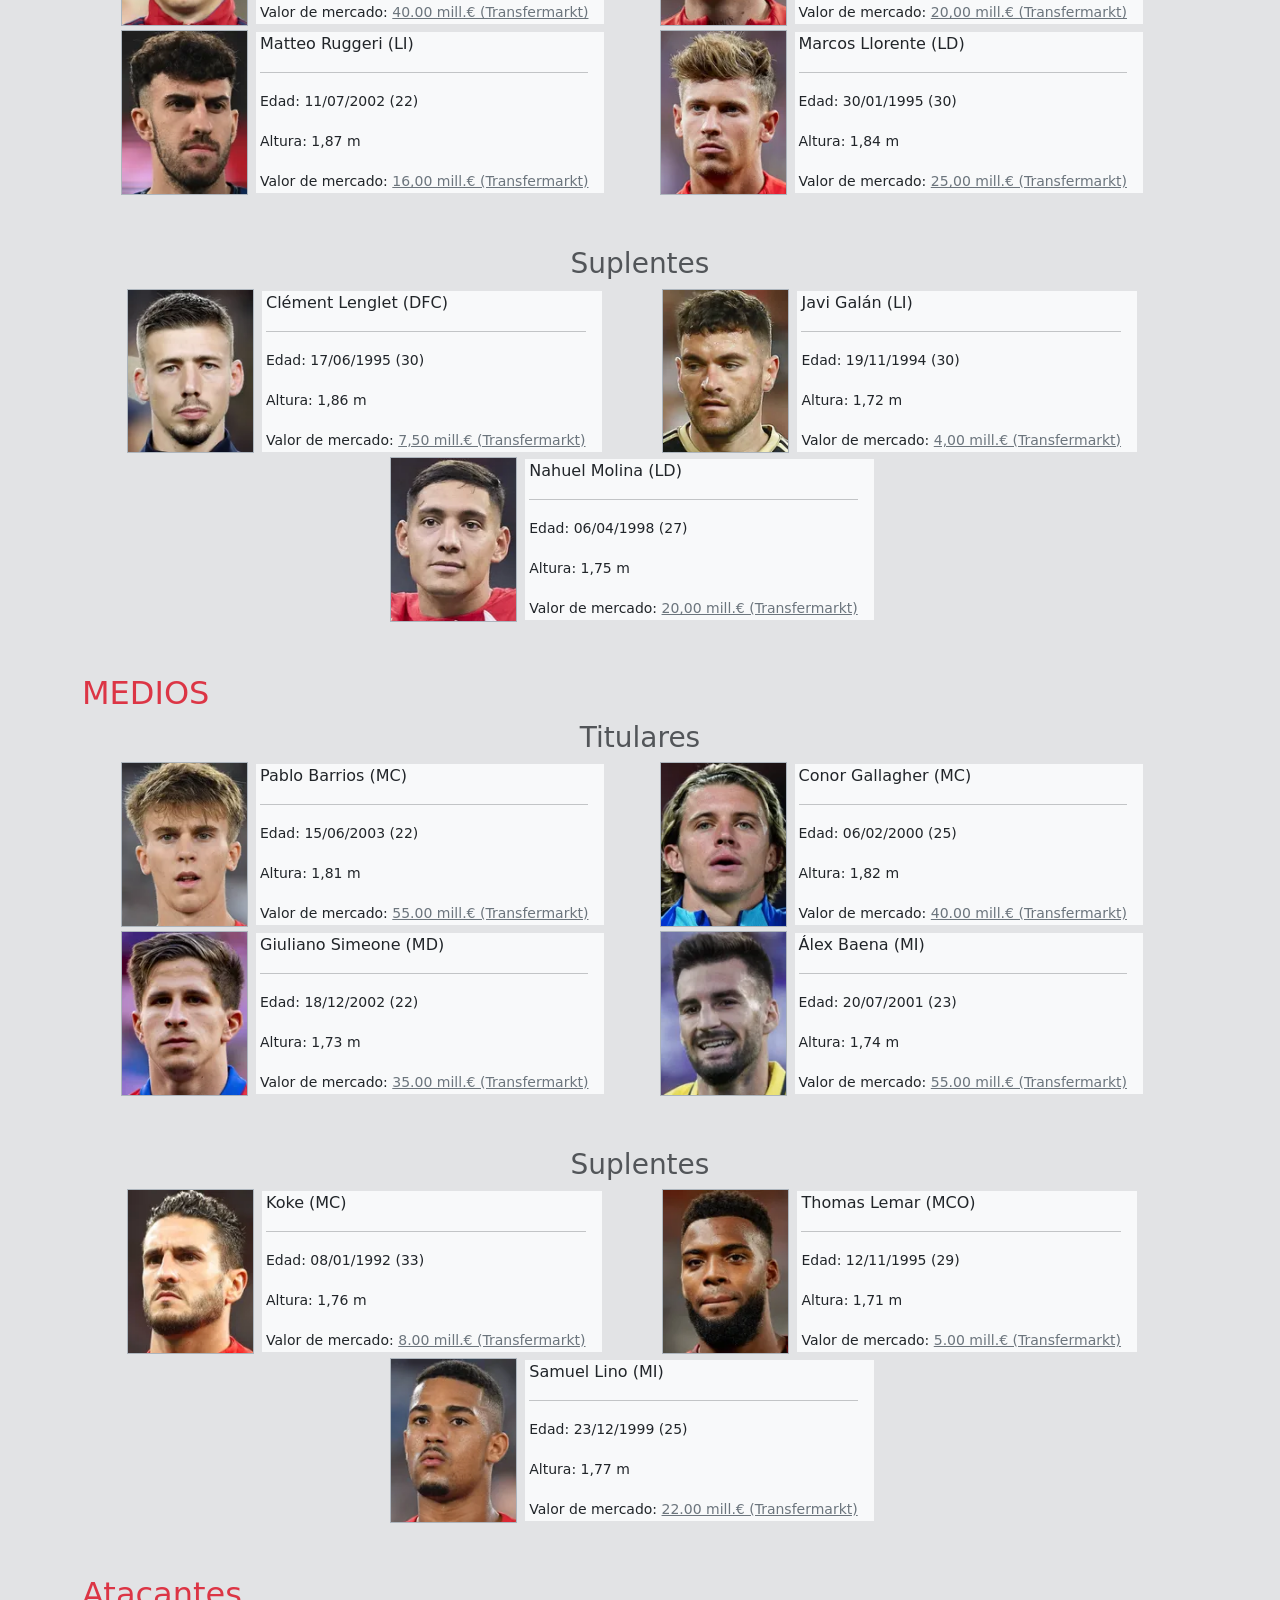
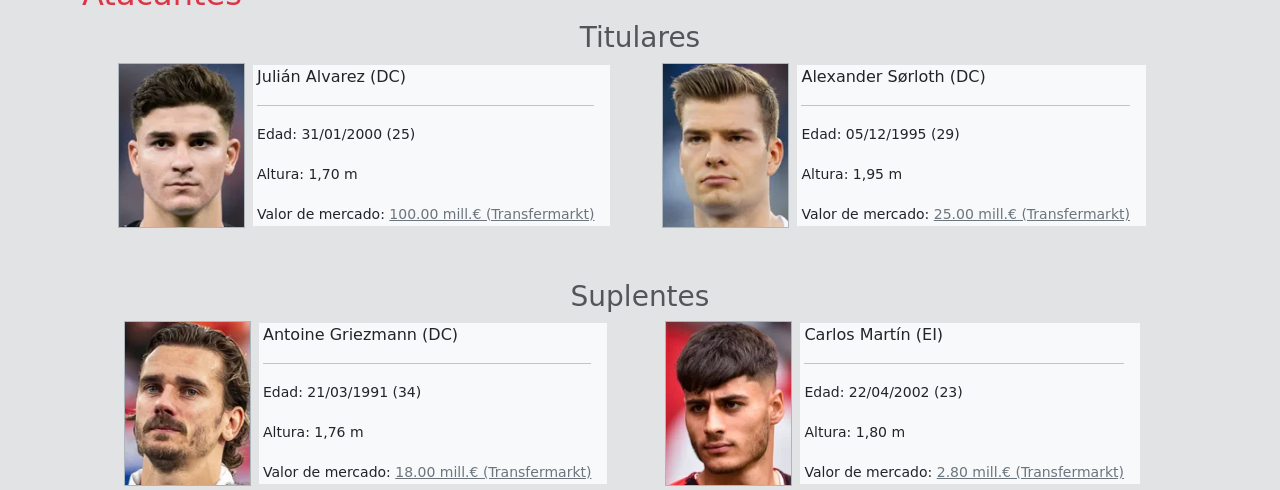
==== commit 7f9403d1: "Add Atlético de Madrid image and update player section in index.html" ====
--- a/cuartaEntregaTeam/index.html
+++ b/cuartaEntregaTeam/index.html
@@ -40,6 +40,20 @@
     <main class="container mt-5">
         <!--Titulo de categoría-->
         <div class="text-danger pt-5">
+            <h2 id="Porteros" class="">PLANTILLA</h2>
+        </div>
+        <!--CONTENDOR FLEX DE IMAGENES-->
+        <div class="d-flex flex-wrap justify-content-evenly">
+            <!--CARD CONTENEDOR DE IMAGEN-->
+            <div class="d-flex mb-1">
+                <!--IMAGEN-->
+                <div class="border border-dark-subtle">
+                    <img src="./imagenesTeam/Atlético de Madrid.png" alt="Plantilla" width="700px">
+                </div>
+            </div>
+        </div>
+        <!--Titulo de categoría-->
+        <div class="text-danger pt-5">
             <h2 id="Porteros" class="">PORTEROS</h2>
             <h3 class="text-body-secondary text-center">Titulares</h3>
         </div>
@@ -96,7 +110,8 @@
                     <hr>
                     <p><small>Edad: 20/01/1998 (27)</small></p>
                     <p><small>Altura: 1,86 m</small></p>
-                    <small>Valor de mercado: <a href="https://www.transfermarkt.es/horatiu-moldovan/profil/spieler/525438"
+                    <small>Valor de mercado: <a
+                            href="https://www.transfermarkt.es/horatiu-moldovan/profil/spieler/525438"
                             class="link-secondary">2,20 mill.€ (Transfermarkt)</a></small>
                 </div>
             </div>
@@ -120,7 +135,8 @@
                     <hr>
                     <p><small>Edad: 11/11/1996 (28)</small></p>
                     <p><small>Altura: 1,87 m</small></p>
-                    <small>Valor de mercado: <a href="https://www.transfermarkt.es/robin-le-normand/profil/spieler/351809"
+                    <small>Valor de mercado: <a
+                            href="https://www.transfermarkt.es/robin-le-normand/profil/spieler/351809"
                             class="link-secondary">40.00 mill.€ (Transfermarkt)</a></small>
                 </div>
             </div>
@@ -134,9 +150,10 @@
                 <div class="ps-1 pe-3 ms-2 me-3 bg-light text-dark align-self-center" style="width: 300;">
                     <p>José María Giménez (DFC)</p>
                     <hr>
-                    <p><small>Edad:  20/01/1995 (30)</small></p>
+                    <p><small>Edad: 20/01/1995 (30)</small></p>
                     <p><small>Altura: 1,85 m</small></p>
-                    <small>Valor de mercado: <a href="https://www.transfermarkt.es/jose-maria-gimenez/profil/spieler/250845"
+                    <small>Valor de mercado: <a
+                            href="https://www.transfermarkt.es/jose-maria-gimenez/profil/spieler/250845"
                             class="link-secondary">20,00 mill.€ (Transfermarkt)</a></small>
                 </div>
             </div>
@@ -168,7 +185,8 @@
                     <hr>
                     <p><small>Edad: 30/01/1995 (30)</small></p>
                     <p><small>Altura: 1,84 m</small></p>
-                    <small>Valor de mercado: <a href="https://www.transfermarkt.es/marcos-llorente/profil/spieler/282411"
+                    <small>Valor de mercado: <a
+                            href="https://www.transfermarkt.es/marcos-llorente/profil/spieler/282411"
                             class="link-secondary">25,00 mill.€ (Transfermarkt)</a></small>
                 </div>
             </div>
@@ -176,272 +194,283 @@
         <!--Titulo de categoría-->
         <div class="text-danger pt-5 ">
             <h3 class="text-body-secondary text-center">Suplentes</h3>
-        <!--CONTENDOR FLEX DE IMAGENES-->
-        <div class="d-flex flex-wrap justify-content-evenly">
-            <!--CARD CONTENEDOR DE IMAGEN-->
-            <div class="d-flex mb-1">
-                <!--IMAGEN-->
-                <div class="border border-dark-subtle">
-                    <img src="./imagenesTeam/Lenglet.png" alt="Defensa Central" Lenglet width="125px">
-                </div>
-                <!--TEXTO-->
-                <div class="ps-1 pe-3 ms-2 me-3 bg-light text-dark align-self-center" style="width: 300;">
-                    <p>Clément Lenglet (DFC)</p>
-                    <hr>
-                    <p><small>Edad: 17/06/1995 (30)</small></p>
-                    <p><small>Altura: 1,86 m</small></p>
-                    <small>Valor de mercado: <a href="https://www.transfermarkt.es/clement-lenglet/profil/spieler/182904"
-                            class="link-secondary">7,50 mill.€ (Transfermarkt)</a></small>
-                </div>
-            </div>
-            <!--CARD CONTENEDOR DE IMAGEN-->
-            <div class="d-flex mb-1">
-                <!--IMAGEN-->
-                <div class="border border-dark-subtle">
-                    <img src="./imagenesTeam/Galán.png" alt="Lateral Izquierdo Javi Galán" width="125px">
-                </div>
-                <!--TEXTO-->
-                <div class="ps-1 pe-3 ms-2 me-3 bg-light text-dark align-self-center" style="width: 300;">
-                    <p>Javi Galán (LI)</p>
-                    <hr>
-                    <p><small>Edad: 19/11/1994 (30)</small></p>
-                    <p><small>Altura: 1,72 m</small></p>
-                    <small>Valor de mercado: <a href="https://www.transfermarkt.es/javi-galan/profil/spieler/448628"
-                            class="link-secondary">4,00 mill.€ (Transfermarkt)</a></small>
-                </div>
-            </div>
-            <!--CARD CONTENEDOR DE IMAGEN-->
-            <div class="d-flex mb-1">
-                <!--IMAGEN-->
-                <div class="border border-dark-subtle">
-                    <img src="./imagenesTeam/NahuelMolina.png" alt="Lateral Derecho Nahuel Molina" width="125px">
-                </div>
-                <!--TEXTO-->
-                <div class="ps-1 pe-3 ms-2 me-3 bg-light text-dark align-self-center" style="width: 300;">
-                    <p>Nahuel Molina (LD)</p>
-                    <hr>
-                    <p><small>Edad: 06/04/1998 (27)</small></p>
-                    <p><small>Altura: 1,75 m</small></p>
-                    <small>Valor de mercado: <a href="https://www.transfermarkt.es/nahuel-molina/profil/spieler/424042"
-                            class="link-secondary">20,00 mill.€ (Transfermarkt)</a></small>
-                </div>
-            </div>
+            <!--CONTENDOR FLEX DE IMAGENES-->
+            <div class="d-flex flex-wrap justify-content-evenly">
+                <!--CARD CONTENEDOR DE IMAGEN-->
+                <div class="d-flex mb-1">
+                    <!--IMAGEN-->
+                    <div class="border border-dark-subtle">
+                        <img src="./imagenesTeam/Lenglet.png" alt="Defensa Central" Lenglet width="125px">
+                    </div>
+                    <!--TEXTO-->
+                    <div class="ps-1 pe-3 ms-2 me-3 bg-light text-dark align-self-center" style="width: 300;">
+                        <p>Clément Lenglet (DFC)</p>
+                        <hr>
+                        <p><small>Edad: 17/06/1995 (30)</small></p>
+                        <p><small>Altura: 1,86 m</small></p>
+                        <small>Valor de mercado: <a
+                                href="https://www.transfermarkt.es/clement-lenglet/profil/spieler/182904"
+                                class="link-secondary">7,50 mill.€ (Transfermarkt)</a></small>
+                    </div>
+                </div>
+                <!--CARD CONTENEDOR DE IMAGEN-->
+                <div class="d-flex mb-1">
+                    <!--IMAGEN-->
+                    <div class="border border-dark-subtle">
+                        <img src="./imagenesTeam/Galán.png" alt="Lateral Izquierdo Javi Galán" width="125px">
+                    </div>
+                    <!--TEXTO-->
+                    <div class="ps-1 pe-3 ms-2 me-3 bg-light text-dark align-self-center" style="width: 300;">
+                        <p>Javi Galán (LI)</p>
+                        <hr>
+                        <p><small>Edad: 19/11/1994 (30)</small></p>
+                        <p><small>Altura: 1,72 m</small></p>
+                        <small>Valor de mercado: <a href="https://www.transfermarkt.es/javi-galan/profil/spieler/448628"
+                                class="link-secondary">4,00 mill.€ (Transfermarkt)</a></small>
+                    </div>
+                </div>
+                <!--CARD CONTENEDOR DE IMAGEN-->
+                <div class="d-flex mb-1">
+                    <!--IMAGEN-->
+                    <div class="border border-dark-subtle">
+                        <img src="./imagenesTeam/NahuelMolina.png" alt="Lateral Derecho Nahuel Molina" width="125px">
+                    </div>
+                    <!--TEXTO-->
+                    <div class="ps-1 pe-3 ms-2 me-3 bg-light text-dark align-self-center" style="width: 300;">
+                        <p>Nahuel Molina (LD)</p>
+                        <hr>
+                        <p><small>Edad: 06/04/1998 (27)</small></p>
+                        <p><small>Altura: 1,75 m</small></p>
+                        <small>Valor de mercado: <a
+                                href="https://www.transfermarkt.es/nahuel-molina/profil/spieler/424042"
+                                class="link-secondary">20,00 mill.€ (Transfermarkt)</a></small>
+                    </div>
+                </div>
             </div>
             <!--Titulo de categoría-->
-        <div class="text-danger pt-5">
-            <h2 id="Mediocentros" class="">MEDIOS</h2>
-            <h3 class="text-body-secondary text-center">Titulares</h3>
-        </div>
-        <!--CONTENDOR FLEX DE IMAGENES-->
-        <div class="d-flex flex-wrap justify-content-evenly">
-            <!--CARD CONTENEDOR DE IMAGEN-->
-            <div class="d-flex mb-1">
-                <!--IMAGEN-->
-                <div class="border border-dark-subtle">
-                    <img src="./imagenesTeam/Pablo Barrios.png" alt="Mediocentro Pablo Barrios" width="125px">
-                </div>
-                <!--TEXTO-->
-                <div class="ps-1 pe-3 ms-2 me-3 bg-light text-dark align-self-center" style="width: 300;">
-                    <p>Pablo Barrios (MC)</p>
-                    <hr>
-                    <p><small>Edad: 15/06/2003 (22)</small></p>
-                    <p><small>Altura: 1,81 m</small></p>
-                    <small>Valor de mercado: <a href="https://www.transfermarkt.es/robin-le-normand/profil/spieler/351809"
-                            class="link-secondary">55.00 mill.€ (Transfermarkt)</a></small>
-                </div>
-            </div>
-            <!--CARD CONTENEDOR DE IMAGEN-->
-            <div class="d-flex mb-1">
-                <!--IMAGEN-->
-                <div class="border border-dark-subtle">
-                    <img src="./imagenesTeam/conorGalagher.png" alt="Mediocentro Conor Gallagher" width="125px">
-                </div>
-                <!--TEXTO-->
-                <div class="ps-1 pe-3 ms-2 me-3 bg-light text-dark align-self-center" style="width: 300;">
-                    <p>Conor Gallagher (MC)</p>
-                    <hr>
-                    <p><small>Edad: 06/02/2000 (25)</small></p>
-                    <p><small>Altura: 1,82 m</small></p>
-                    <small>Valor de mercado: <a href="https://www.transfermarkt.es/conor-gallagher/profil/spieler/488362"
-                            class="link-secondary">40.00 mill.€ (Transfermarkt)</a></small>
-                </div>
-            </div>
-            <!--CARD CONTENEDOR DE IMAGEN-->
-            <div class="d-flex mb-1">
-                <!--IMAGEN-->
-                <div class="border border-dark-subtle">
-                    <img src="./imagenesTeam/GuilianoSimeone.png" alt="Medio Derecho Giuliano Simeone" width="125px">
-                </div>
-                <!--TEXTO-->
-                <div class="ps-1 pe-3 ms-2 me-3 bg-light text-dark align-self-center" style="width: 300;">
-                    <p>Giuliano Simeone (MD)</p>
-                    <hr>
-                    <p><small>Edad: 18/12/2002 (22)</small></p>
-                    <p><small>Altura: 1,73 m</small></p>
-                    <small>Valor de mercado: <a href="https://www.transfermarkt.es/giuliano-simeone/profil/spieler/742201"
-                            class="link-secondary">35.00 mill.€ (Transfermarkt)</a></small>
-                </div>
-            </div>
-            <!--CARD CONTENEDOR DE IMAGEN-->
-            <div class="d-flex mb-1">
-                <!--IMAGEN-->
-                <div class="border border-dark-subtle">
-                    <img src="./imagenesTeam/Baena.png" alt="Medio Derecho Álex Baena" width="125px">
-                </div>
-                <!--TEXTO-->
-                <div class="ps-1 pe-3 ms-2 me-3 bg-light text-dark align-self-center" style="width: 300;">
-                    <p>Álex Baena (MI)</p>
-                    <hr>
-                    <p><small>Edad: 20/07/2001 (23)</small></p>
-                    <p><small>Altura: 1,74 m</small></p>
-                    <small>Valor de mercado: <a href="https://www.transfermarkt.es/alex-baena/profil/spieler/548111"
-                            class="link-secondary">55.00 mill.€ (Transfermarkt)</a></small>
-                </div>
-            </div>
-            </div>
-               <!--Titulo de categoría-->
-        <div class="text-danger pt-5">
-            <h3 class="text-body-secondary text-center">Suplentes</h3>
-        </div>
-        <!--CONTENDOR FLEX DE IMAGENES-->
-        <div class="d-flex flex-wrap justify-content-evenly">
-            <!--CARD CONTENEDOR DE IMAGEN-->
-            <div class="d-flex mb-1">
-                <!--IMAGEN-->
-                <div class="border border-dark-subtle">
-                    <img src="./imagenesTeam/Koke.png" alt="Mediocentro Koke" width="125px">
-                </div>
-                <!--TEXTO-->
-                <div class="ps-1 pe-3 ms-2 me-3 bg-light text-dark align-self-center" style="width: 300;">
-                    <p>Koke (MC)</p>
-                    <hr>
-                    <p><small>Edad: 08/01/1992 (33)</small></p>
-                    <p><small>Altura: 1,76 m</small></p>
-                    <small>Valor de mercado: <a href="https://www.transfermarkt.es/koke/profil/spieler/74229"
-                            class="link-secondary">8.00 mill.€ (Transfermarkt)</a></small>
-                </div>
-            </div>
-            <!--CARD CONTENEDOR DE IMAGEN-->
-            <div class="d-flex mb-1">
-                <!--IMAGEN-->
-                <div class="border border-dark-subtle">
-                    <img src="./imagenesTeam/Thomas Lemar.png" alt="Mediocentro Ofensivo Lemar" width="125px">
-                </div>
-                <!--TEXTO-->
-                <div class="ps-1 pe-3 ms-2 me-3 bg-light text-dark align-self-center" style="width: 300;">
-                    <p>Thomas Lemar (MCO)</p>
-                    <hr>
-                    <p><small>Edad: 12/11/1995 (29)</small></p>
-                    <p><small>Altura: 1,71 m</small></p>
-                    <small>Valor de mercado: <a href="https://www.transfermarkt.es/thomas-lemar/profil/spieler/205562"
-                            class="link-secondary">5.00 mill.€ (Transfermarkt)</a></small>
-                </div>
-            </div>
-            <!--CARD CONTENEDOR DE IMAGEN-->
-            <div class="d-flex mb-1">
-                <!--IMAGEN-->
-                <div class="border border-dark-subtle">
-                    <img src="./imagenesTeam/Samuel Lino.png" alt="Medio Izquierdo Samuel Lino" width="125px">
-                </div>
-                <!--TEXTO-->
-                <div class="ps-1 pe-3 ms-2 me-3 bg-light text-dark align-self-center" style="width: 300;">
-                    <p>Samuel Lino (MI)</p>
-                    <hr>
-                    <p><small>Edad: 23/12/1999 (25)</small></p>
-                    <p><small>Altura: 1,77 m</small></p>
-                    <small>Valor de mercado: <a href="https://www.transfermarkt.es/samuel-lino/profil/spieler/694928"
-                            class="link-secondary">22.00 mill.€ (Transfermarkt)</a></small>
-                </div>
-            </div>
-            </div>
-                
-        <!--Titulo de categoría-->
-        <div class="text-danger pt-5">
-            <h2 id="Atacantes" class="">Atacantes</h2>
-            <h3 class="text-body-secondary text-center">Titulares</h3>
-        </div>
-        <!--CONTENDOR FLEX DE IMAGENES-->
-        <div class="d-flex flex-wrap justify-content-evenly">
-            <!--CARD CONTENEDOR DE IMAGEN-->
-            <div class="d-flex mb-1">
-                <!--IMAGEN-->
-                <div class="border border-dark-subtle">
-                    <img src="./imagenesTeam/Julian.png" alt="Delantero Centro" width="125px">
-                </div>
-                <!--TEXTO-->
-                <div class="ps-1 pe-3 ms-2 me-3 bg-light text-dark align-self-center" style="width: 300;">
-                    <p>Julián Alvarez (DC)</p>
-                    <hr>
-                    <p><small>Edad: 31/01/2000 (25)</small></p>
-                    <p><small>Altura: 1,70 m</small></p>
-                    <small>Valor de mercado: <a href="https://www.transfermarkt.es/julian-alvarez/profil/spieler/576024"
-                            class="link-secondary">100.00 mill.€ (Transfermarkt)</a></small>
-                </div>
-            </div>
-            <!--CARD CONTENEDOR DE IMAGEN-->
-            <div class="d-flex mb-1">
-                <!--IMAGEN-->
-                <div class="border border-dark-subtle">
-                    <img src="./imagenesTeam/alexander.png" alt="Mediocentro Ofensivo Lemar" width="125px">
-                </div>
-                <!--TEXTO-->
-                <div class="ps-1 pe-3 ms-2 me-3 bg-light text-dark align-self-center" style="width: 300;">
-                    <p>Alexander Sørloth (DC)</p>
-                    <hr>
-                    <p><small>Edad: 05/12/1995 (29)</small></p>
-                    <p><small>Altura: 1,95 m</small></p>
-                    <small>Valor de mercado: <a href="https://www.transfermarkt.es/alexander-sorloth/profil/spieler/238407"
-                            class="link-secondary">25.00 mill.€ (Transfermarkt)</a></small>
-                </div>
-            </div>
-            </div>
-              <!--Titulo de categoría-->
-        <div class="text-danger pt-5">
-            <h3 class="text-body-secondary text-center">Suplentes</h3>
-        </div>
-        <!--CONTENDOR FLEX DE IMAGENES-->
-        <div class="d-flex flex-wrap justify-content-evenly">
-            <!--CARD CONTENEDOR DE IMAGEN-->
-            <div class="d-flex mb-1">
-                <!--IMAGEN-->
-                <div class="border border-dark-subtle">
-                    <img src="./imagenesTeam/Griezmann.png" alt="Mediocentro Koke" width="125px">
-                </div>
-                <!--TEXTO-->
-                <div class="ps-1 pe-3 ms-2 me-3 bg-light text-dark align-self-center" style="width: 300;">
-                    <p>Antoine Griezmann (DC)</p>
-                    <hr>
-                    <p><small>Edad: 21/03/1991 (34)</small></p>
-                    <p><small>Altura: 1,76 m</small></p>
-                    <small>Valor de mercado: <a href="https://www.transfermarkt.es/antoine-griezmann/profil/spieler/125781"
-                            class="link-secondary">18.00 mill.€ (Transfermarkt)</a></small>
-                </div>
-            </div>
-            <!--CARD CONTENEDOR DE IMAGEN-->
-            <div class="d-flex mb-1">
-                <!--IMAGEN-->
-                <div class="border border-dark-subtle">
-                    <img src="./imagenesTeam/CarlosMartín.png" alt="Mediocentro Ofensivo Lemar" width="125px">
-                </div>
-                <!--TEXTO-->
-                <div class="ps-1 pe-3 ms-2 me-3 bg-light text-dark align-self-center" style="width: 300;">
-                    <p>Carlos Martín (EI)</p>
-                    <hr>
-                    <p><small>Edad: 22/04/2002 (23)</small></p>
-                    <p><small>Altura: 1,80 m</small></p>
-                    <small>Valor de mercado: <a href="https://www.transfermarkt.es/carlos-martin/profil/spieler/618813"
-                            class="link-secondary">2.80 mill.€ (Transfermarkt)</a></small>
-                </div>
-            </div>
-            </div>
-            
-
-
-
-        <script src="https://cdn.jsdelivr.net/npm/bootstrap@5.0.2/dist/js/bootstrap.bundle.min.js"
-            integrity="sha384-MrcW6ZMFYlzcLA8Nl+NtUVF0sA7MsXsP1UyJoMp4YLEuNSfAP+JcXn/tWtIaxVXM"
-            crossorigin="anonymous"></script>
-        <script src="./javaScript/javaTeam.js"></script>
+            <div class="text-danger pt-5">
+                <h2 id="Mediocentros" class="">MEDIOS</h2>
+                <h3 class="text-body-secondary text-center">Titulares</h3>
+            </div>
+            <!--CONTENDOR FLEX DE IMAGENES-->
+            <div class="d-flex flex-wrap justify-content-evenly">
+                <!--CARD CONTENEDOR DE IMAGEN-->
+                <div class="d-flex mb-1">
+                    <!--IMAGEN-->
+                    <div class="border border-dark-subtle">
+                        <img src="./imagenesTeam/Pablo Barrios.png" alt="Mediocentro Pablo Barrios" width="125px">
+                    </div>
+                    <!--TEXTO-->
+                    <div class="ps-1 pe-3 ms-2 me-3 bg-light text-dark align-self-center" style="width: 300;">
+                        <p>Pablo Barrios (MC)</p>
+                        <hr>
+                        <p><small>Edad: 15/06/2003 (22)</small></p>
+                        <p><small>Altura: 1,81 m</small></p>
+                        <small>Valor de mercado: <a
+                                href="https://www.transfermarkt.es/pablo-barrios/profil/spieler/775605"
+                                class="link-secondary">55.00 mill.€ (Transfermarkt)</a></small>
+                    </div>
+                </div>
+                <!--CARD CONTENEDOR DE IMAGEN-->
+                <div class="d-flex mb-1">
+                    <!--IMAGEN-->
+                    <div class="border border-dark-subtle">
+                        <img src="./imagenesTeam/conorGalagher.png" alt="Mediocentro Conor Gallagher" width="125px">
+                    </div>
+                    <!--TEXTO-->
+                    <div class="ps-1 pe-3 ms-2 me-3 bg-light text-dark align-self-center" style="width: 300;">
+                        <p>Conor Gallagher (MC)</p>
+                        <hr>
+                        <p><small>Edad: 06/02/2000 (25)</small></p>
+                        <p><small>Altura: 1,82 m</small></p>
+                        <small>Valor de mercado: <a
+                                href="https://www.transfermarkt.es/conor-gallagher/profil/spieler/488362"
+                                class="link-secondary">40.00 mill.€ (Transfermarkt)</a></small>
+                    </div>
+                </div>
+                <!--CARD CONTENEDOR DE IMAGEN-->
+                <div class="d-flex mb-1">
+                    <!--IMAGEN-->
+                    <div class="border border-dark-subtle">
+                        <img src="./imagenesTeam/GuilianoSimeone.png" alt="Medio Derecho Giuliano Simeone"
+                            width="125px">
+                    </div>
+                    <!--TEXTO-->
+                    <div class="ps-1 pe-3 ms-2 me-3 bg-light text-dark align-self-center" style="width: 300;">
+                        <p>Giuliano Simeone (MD)</p>
+                        <hr>
+                        <p><small>Edad: 18/12/2002 (22)</small></p>
+                        <p><small>Altura: 1,73 m</small></p>
+                        <small>Valor de mercado: <a
+                                href="https://www.transfermarkt.es/giuliano-simeone/profil/spieler/742201"
+                                class="link-secondary">35.00 mill.€ (Transfermarkt)</a></small>
+                    </div>
+                </div>
+                <!--CARD CONTENEDOR DE IMAGEN-->
+                <div class="d-flex mb-1">
+                    <!--IMAGEN-->
+                    <div class="border border-dark-subtle">
+                        <img src="./imagenesTeam/Baena.png" alt="Medio Derecho Álex Baena" width="125px">
+                    </div>
+                    <!--TEXTO-->
+                    <div class="ps-1 pe-3 ms-2 me-3 bg-light text-dark align-self-center" style="width: 300;">
+                        <p>Álex Baena (MI)</p>
+                        <hr>
+                        <p><small>Edad: 20/07/2001 (23)</small></p>
+                        <p><small>Altura: 1,74 m</small></p>
+                        <small>Valor de mercado: <a href="https://www.transfermarkt.es/alex-baena/profil/spieler/548111"
+                                class="link-secondary">55.00 mill.€ (Transfermarkt)</a></small>
+                    </div>
+                </div>
+            </div>
+            <!--Titulo de categoría-->
+            <div class="text-danger pt-5">
+                <h3 class="text-body-secondary text-center">Suplentes</h3>
+            </div>
+            <!--CONTENDOR FLEX DE IMAGENES-->
+            <div class="d-flex flex-wrap justify-content-evenly">
+                <!--CARD CONTENEDOR DE IMAGEN-->
+                <div class="d-flex mb-1">
+                    <!--IMAGEN-->
+                    <div class="border border-dark-subtle">
+                        <img src="./imagenesTeam/Koke.png" alt="Mediocentro Koke" width="125px">
+                    </div>
+                    <!--TEXTO-->
+                    <div class="ps-1 pe-3 ms-2 me-3 bg-light text-dark align-self-center" style="width: 300;">
+                        <p>Koke (MC)</p>
+                        <hr>
+                        <p><small>Edad: 08/01/1992 (33)</small></p>
+                        <p><small>Altura: 1,76 m</small></p>
+                        <small>Valor de mercado: <a href="https://www.transfermarkt.es/koke/profil/spieler/74229"
+                                class="link-secondary">8.00 mill.€ (Transfermarkt)</a></small>
+                    </div>
+                </div>
+                <!--CARD CONTENEDOR DE IMAGEN-->
+                <div class="d-flex mb-1">
+                    <!--IMAGEN-->
+                    <div class="border border-dark-subtle">
+                        <img src="./imagenesTeam/Thomas Lemar.png" alt="Mediocentro Ofensivo Lemar" width="125px">
+                    </div>
+                    <!--TEXTO-->
+                    <div class="ps-1 pe-3 ms-2 me-3 bg-light text-dark align-self-center" style="width: 300;">
+                        <p>Thomas Lemar (MCO)</p>
+                        <hr>
+                        <p><small>Edad: 12/11/1995 (29)</small></p>
+                        <p><small>Altura: 1,71 m</small></p>
+                        <small>Valor de mercado: <a
+                                href="https://www.transfermarkt.es/thomas-lemar/profil/spieler/205562"
+                                class="link-secondary">5.00 mill.€ (Transfermarkt)</a></small>
+                    </div>
+                </div>
+                <!--CARD CONTENEDOR DE IMAGEN-->
+                <div class="d-flex mb-1">
+                    <!--IMAGEN-->
+                    <div class="border border-dark-subtle">
+                        <img src="./imagenesTeam/Samuel Lino.png" alt="Medio Izquierdo Samuel Lino" width="125px">
+                    </div>
+                    <!--TEXTO-->
+                    <div class="ps-1 pe-3 ms-2 me-3 bg-light text-dark align-self-center" style="width: 300;">
+                        <p>Samuel Lino (MI)</p>
+                        <hr>
+                        <p><small>Edad: 23/12/1999 (25)</small></p>
+                        <p><small>Altura: 1,77 m</small></p>
+                        <small>Valor de mercado: <a
+                                href="https://www.transfermarkt.es/samuel-lino/profil/spieler/694928"
+                                class="link-secondary">22.00 mill.€ (Transfermarkt)</a></small>
+                    </div>
+                </div>
+            </div>
+
+            <!--Titulo de categoría-->
+            <div class="text-danger pt-5">
+                <h2 id="Atacantes" class="">Atacantes</h2>
+                <h3 class="text-body-secondary text-center">Titulares</h3>
+            </div>
+            <!--CONTENDOR FLEX DE IMAGENES-->
+            <div class="d-flex flex-wrap justify-content-evenly">
+                <!--CARD CONTENEDOR DE IMAGEN-->
+                <div class="d-flex mb-1">
+                    <!--IMAGEN-->
+                    <div class="border border-dark-subtle">
+                        <img src="./imagenesTeam/Julian.png" alt="Delantero Centro" width="125px">
+                    </div>
+                    <!--TEXTO-->
+                    <div class="ps-1 pe-3 ms-2 me-3 bg-light text-dark align-self-center" style="width: 300;">
+                        <p>Julián Alvarez (DC)</p>
+                        <hr>
+                        <p><small>Edad: 31/01/2000 (25)</small></p>
+                        <p><small>Altura: 1,70 m</small></p>
+                        <small>Valor de mercado: <a
+                                href="https://www.transfermarkt.es/julian-alvarez/profil/spieler/576024"
+                                class="link-secondary">100.00 mill.€ (Transfermarkt)</a></small>
+                    </div>
+                </div>
+                <!--CARD CONTENEDOR DE IMAGEN-->
+                <div class="d-flex mb-1">
+                    <!--IMAGEN-->
+                    <div class="border border-dark-subtle">
+                        <img src="./imagenesTeam/alexander.png" alt="Mediocentro Ofensivo Lemar" width="125px">
+                    </div>
+                    <!--TEXTO-->
+                    <div class="ps-1 pe-3 ms-2 me-3 bg-light text-dark align-self-center" style="width: 300;">
+                        <p>Alexander Sørloth (DC)</p>
+                        <hr>
+                        <p><small>Edad: 05/12/1995 (29)</small></p>
+                        <p><small>Altura: 1,95 m</small></p>
+                        <small>Valor de mercado: <a
+                                href="https://www.transfermarkt.es/alexander-sorloth/profil/spieler/238407"
+                                class="link-secondary">25.00 mill.€ (Transfermarkt)</a></small>
+                    </div>
+                </div>
+            </div>
+            <!--Titulo de categoría-->
+            <div class="text-danger pt-5">
+                <h3 class="text-body-secondary text-center">Suplentes</h3>
+            </div>
+            <!--CONTENDOR FLEX DE IMAGENES-->
+            <div class="d-flex flex-wrap justify-content-evenly">
+                <!--CARD CONTENEDOR DE IMAGEN-->
+                <div class="d-flex mb-1">
+                    <!--IMAGEN-->
+                    <div class="border border-dark-subtle">
+                        <img src="./imagenesTeam/Griezmann.png" alt="Mediocentro Koke" width="125px">
+                    </div>
+                    <!--TEXTO-->
+                    <div class="ps-1 pe-3 ms-2 me-3 bg-light text-dark align-self-center" style="width: 300;">
+                        <p>Antoine Griezmann (DC)</p>
+                        <hr>
+                        <p><small>Edad: 21/03/1991 (34)</small></p>
+                        <p><small>Altura: 1,76 m</small></p>
+                        <small>Valor de mercado: <a
+                                href="https://www.transfermarkt.es/antoine-griezmann/profil/spieler/125781"
+                                class="link-secondary">18.00 mill.€ (Transfermarkt)</a></small>
+                    </div>
+                </div>
+                <!--CARD CONTENEDOR DE IMAGEN-->
+                <div class="d-flex mb-1">
+                    <!--IMAGEN-->
+                    <div class="border border-dark-subtle">
+                        <img src="./imagenesTeam/CarlosMartín.png" alt="Mediocentro Ofensivo Lemar" width="125px">
+                    </div>
+                    <!--TEXTO-->
+                    <div class="ps-1 pe-3 ms-2 me-3 bg-light text-dark align-self-center" style="width: 300;">
+                        <p>Carlos Martín (EI)</p>
+                        <hr>
+                        <p><small>Edad: 22/04/2002 (23)</small></p>
+                        <p><small>Altura: 1,80 m</small></p>
+                        <small>Valor de mercado: <a
+                                href="https://www.transfermarkt.es/carlos-martin/profil/spieler/618813"
+                                class="link-secondary">2.80 mill.€ (Transfermarkt)</a></small>
+                    </div>
+                </div>
+            </div>
+
+
+
+            <script src="https://cdn.jsdelivr.net/npm/bootstrap@5.0.2/dist/js/bootstrap.bundle.min.js"
+                integrity="sha384-MrcW6ZMFYlzcLA8Nl+NtUVF0sA7MsXsP1UyJoMp4YLEuNSfAP+JcXn/tWtIaxVXM"
+                crossorigin="anonymous"></script>
+            <script src="./javaScript/javaTeam.js"></script>
 </body>
 
 </html>
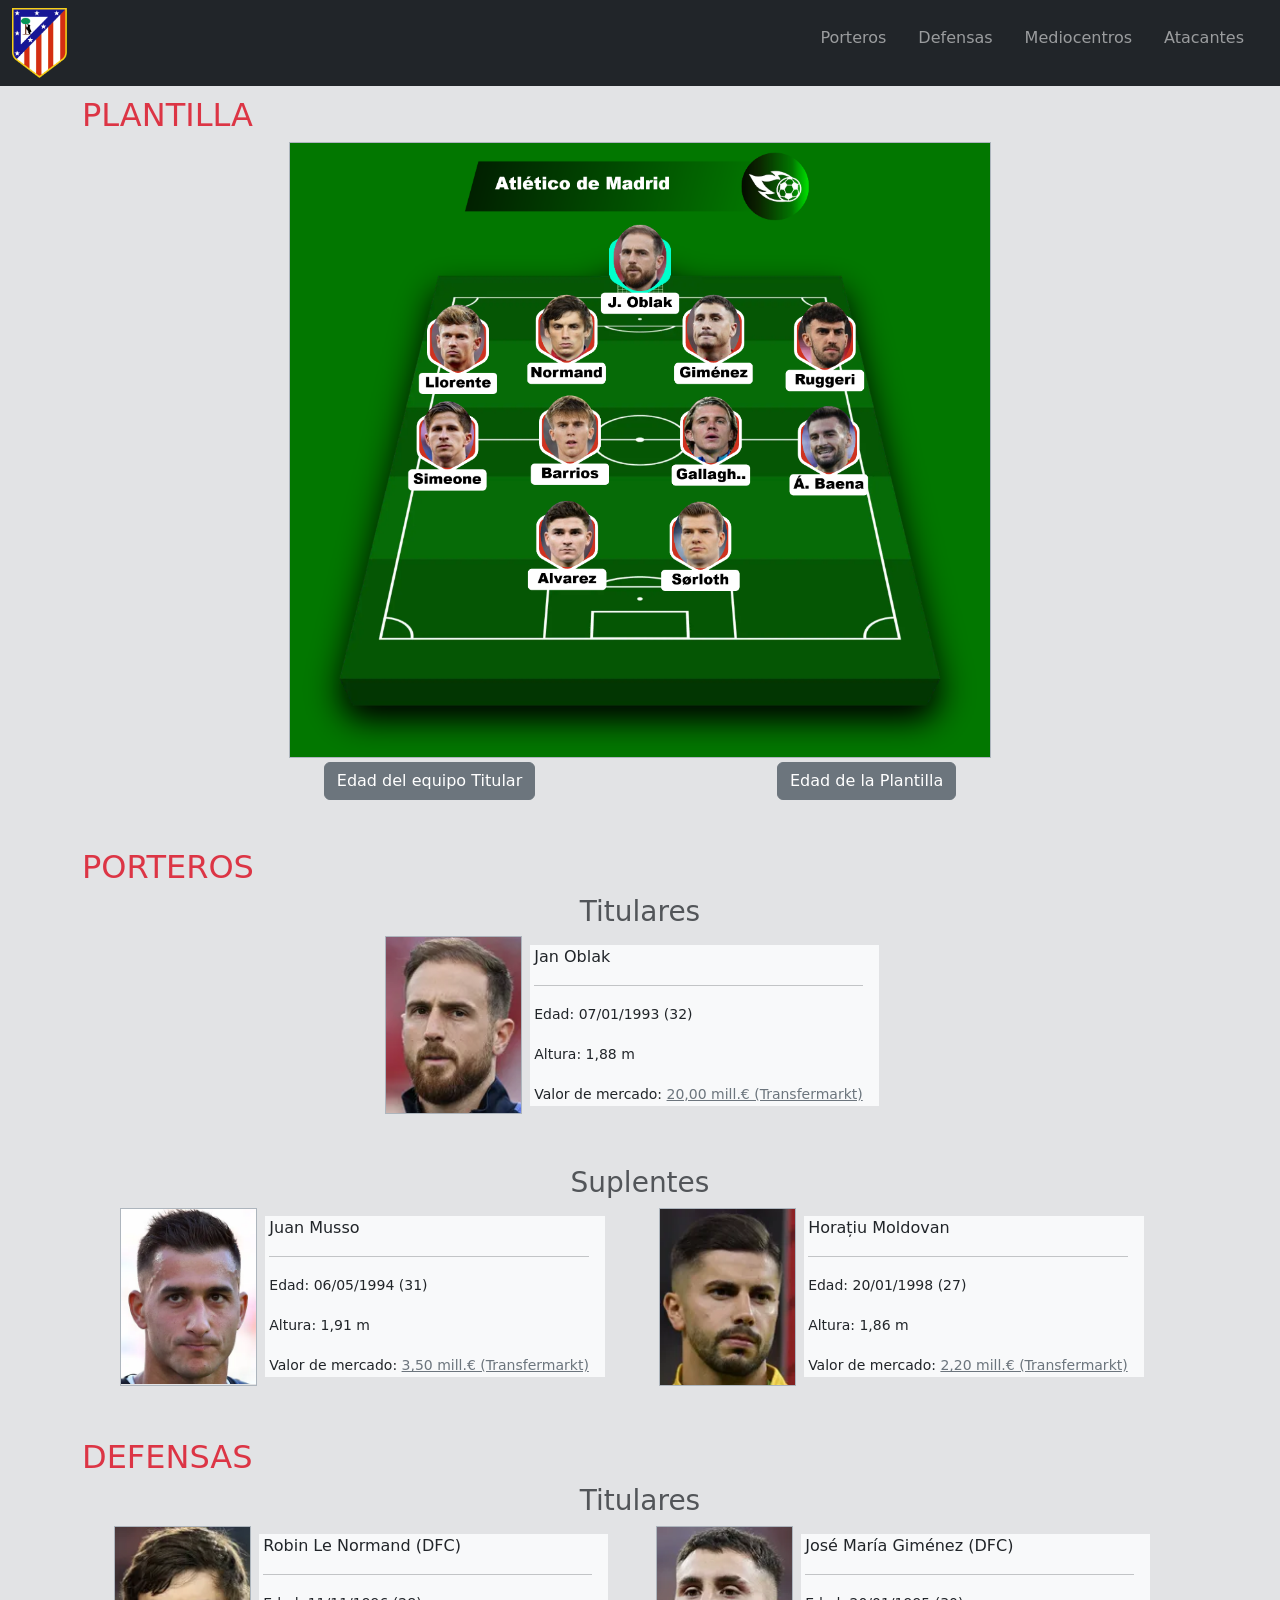
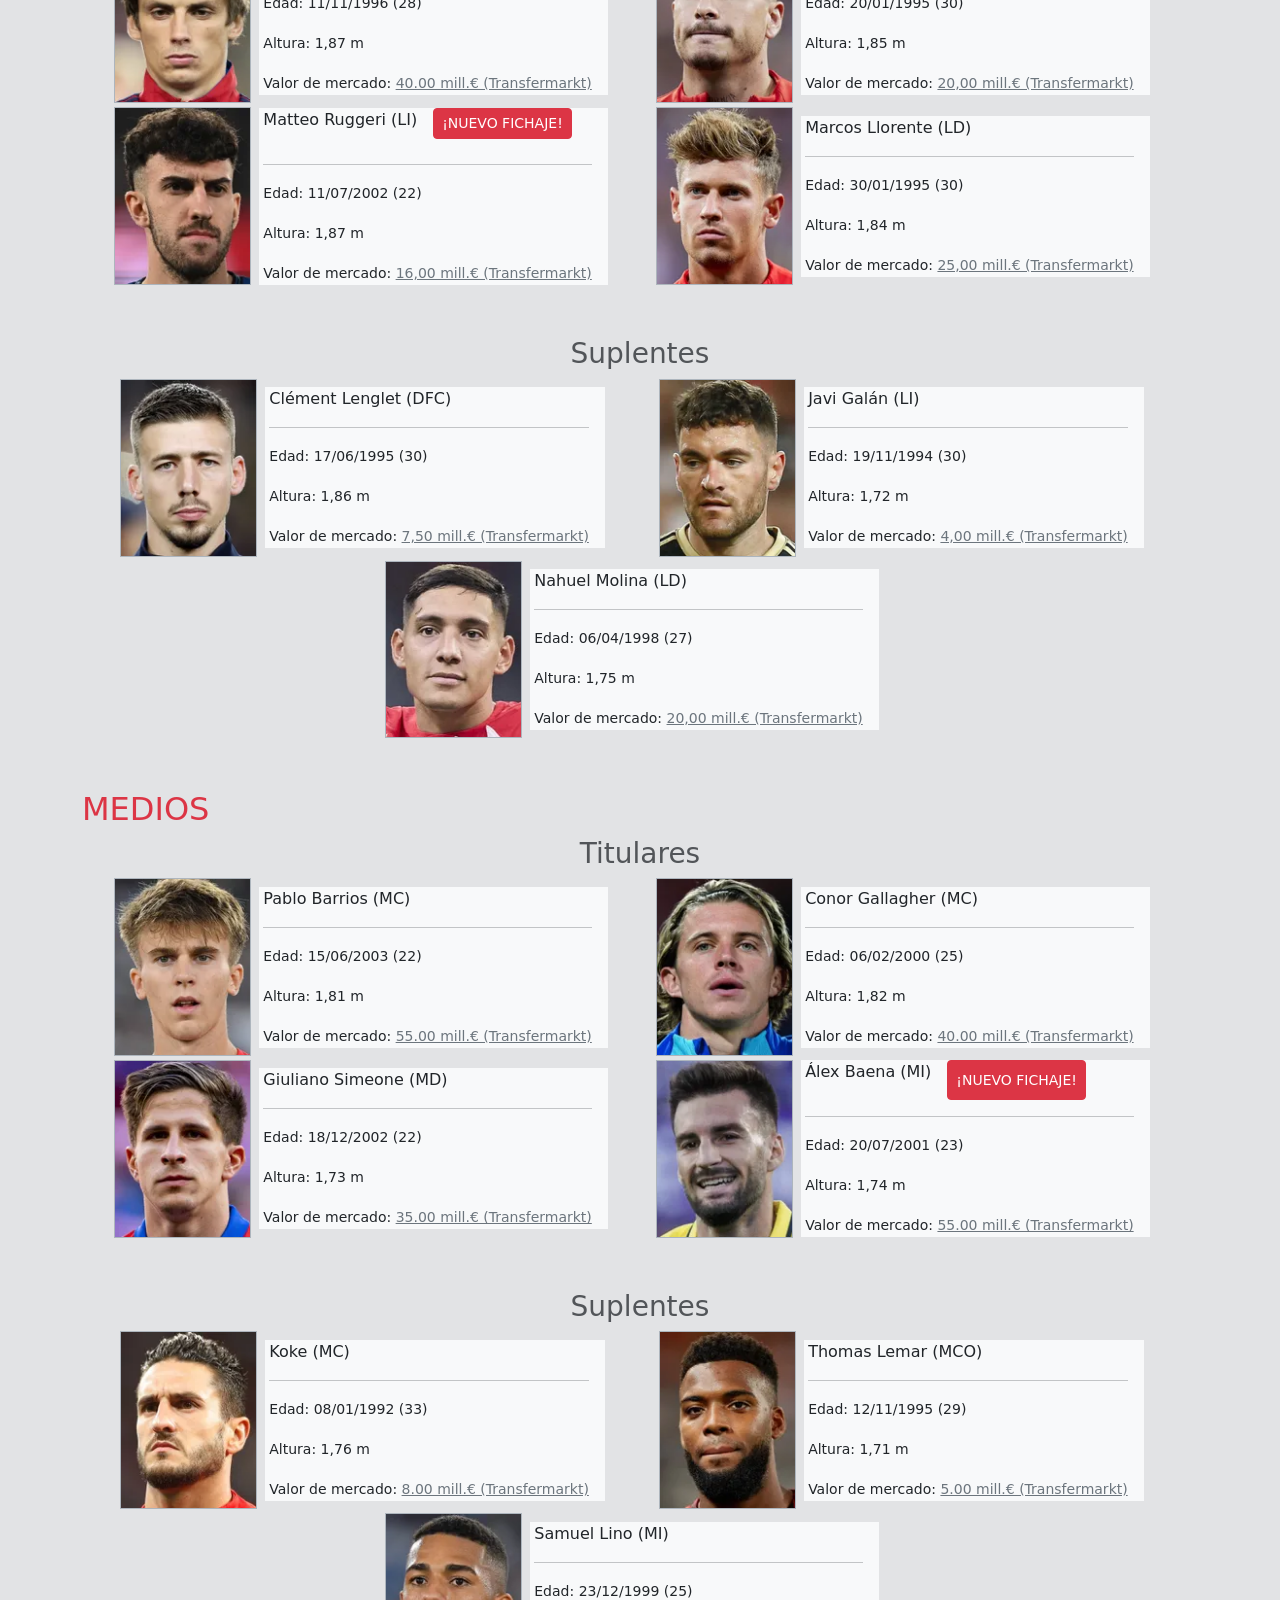
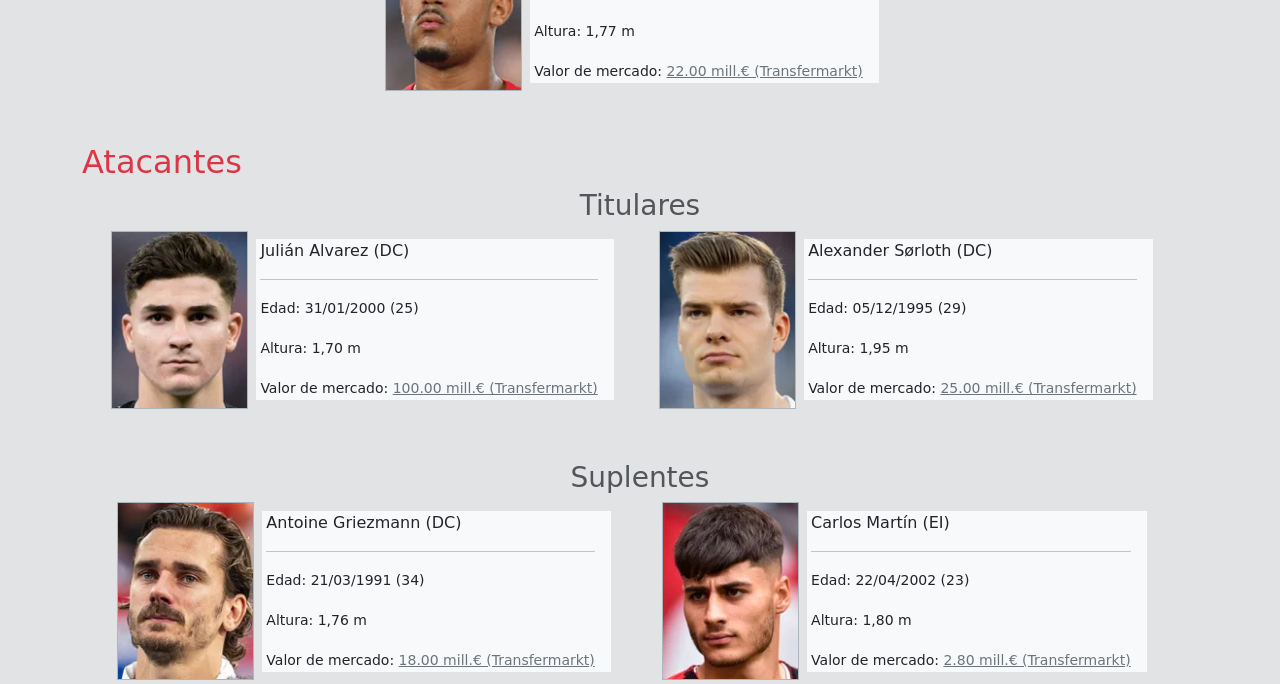
==== commit 013ccc04: "Add Atlético de Madrid player images and implement popover functionality in index.html and javaTeam." ====
--- a/cuartaEntregaTeam/index.html
+++ b/cuartaEntregaTeam/index.html
@@ -12,7 +12,7 @@
     <title>Plantilla Atletico 25/26</title>
 </head>
 
-<body class="bg-secondary-subtle" data-bs-spy="scroll" data-bs-target="#navSpyIa" data-bs-offset="70" tabindex="0">
+<body class="bg-secondary-subtle" data-bs-spy="scroll" data-bs-target="#navSpyIa" data-bs-offset="20" tabindex="0">
     <nav class="navbar fixed-top navbar-expand-lg bg-dark" data-bs-theme="dark">
         <div class="container-fluid">
             <img src="./imagenesTeam/logoAtleti.png" alt="Logo Atleti" height="70px">
@@ -30,17 +30,13 @@
                     <a href="#Atacantes" class="nav-link" aria-current="page">Atacantes</a>
                 </li>
             </ul>
-            <button class="btn btn-sm btn-light me-3" type="button" data-bs-toggle="offcanvas"
-                data-bs-target="#offcanvasExample" aria-controls="offcanvasExample">
-                ENLACES
-            </button>
         </div>
     </nav>
 
     <main class="container mt-5">
         <!--Titulo de categoría-->
         <div class="text-danger pt-5">
-            <h2 id="Porteros" class="">PLANTILLA</h2>
+            <h2 class="">PLANTILLA</h2>
         </div>
         <!--CONTENDOR FLEX DE IMAGENES-->
         <div class="d-flex flex-wrap justify-content-evenly">
@@ -48,10 +44,25 @@
             <div class="d-flex mb-1">
                 <!--IMAGEN-->
                 <div class="border border-dark-subtle">
-                    <img src="./imagenesTeam/Atlético de Madrid.png" alt="Plantilla" width="700px">
-                </div>
-            </div>
-        </div>
+                    <img src="./imagenesTeam/Atlético de Madrid1.png" alt="Plantilla" width="700px">
+                </div>
+            </div>
+        </div>
+        <div class="d-flex flex-wrap justify-content-evenly">
+            <div>
+                <button type="button" class="btn btn-secondary" data-bs-container="body" data-bs-toggle="popover"
+                    data-bs-placement="bottom" data-bs-content="26,2 años">
+                    Edad del equipo Titular
+                </button>
+            </div>
+            <div>
+                <button type="button" class="btn btn-secondary" data-bs-container="body" data-bs-toggle="popover"
+                    data-bs-placement="bottom" data-bs-content="27,5">
+                    Edad de la Plantilla
+                </button>
+            </div>
+        </div>
+
         <!--Titulo de categoría-->
         <div class="text-danger pt-5">
             <h2 id="Porteros" class="">PORTEROS</h2>
@@ -63,7 +74,7 @@
             <div class="d-flex mb-1">
                 <!--IMAGEN-->
                 <div class="border border-dark-subtle">
-                    <img src="./imagenesTeam/oblak.png" alt="Portero Oblak" width="125px">
+                    <img src="./imagenesTeam/oblak.png" alt="Portero Oblak" width="135px">
                 </div>
                 <!--TEXTO-->
                 <div class="ps-1 pe-3 ms-2 me-3 bg-light text-dark align-self-center" style="width: 300;">
@@ -86,7 +97,7 @@
             <div class="d-flex mb-1">
                 <!--IMAGEN-->
                 <div class="border border-dark-subtle">
-                    <img src="./imagenesTeam/Musso.png" alt="Portero Musso" width="125px">
+                    <img src="./imagenesTeam/Musso.png" alt="Portero Musso" width="135px">
                 </div>
                 <!--TEXTO-->
                 <div class="ps-1 pe-3 ms-2 me-3 bg-light text-dark align-self-center" style="width: 300;">
@@ -102,7 +113,7 @@
             <div class="d-flex mb-1">
                 <!--IMAGEN-->
                 <div class="border border-dark-subtle">
-                    <img src="./imagenesTeam/Moldovan.png" alt="Portero Moldovan" width="125px">
+                    <img src="./imagenesTeam/Moldovan.png" alt="Portero Moldovan" width="135px">
                 </div>
                 <!--TEXTO-->
                 <div class="ps-1 pe-3 ms-2 me-3 bg-light text-dark align-self-center" style="width: 300;">
@@ -127,7 +138,7 @@
             <div class="d-flex mb-1">
                 <!--IMAGEN-->
                 <div class="border border-dark-subtle">
-                    <img src="./imagenesTeam/LeNormand.png" alt="Defensa Central LeNormand" width="125px">
+                    <img src="./imagenesTeam/LeNormand.png" alt="Defensa Central LeNormand" width="135px">
                 </div>
                 <!--TEXTO-->
                 <div class="ps-1 pe-3 ms-2 me-3 bg-light text-dark align-self-center" style="width: 300;">
@@ -144,7 +155,7 @@
             <div class="d-flex mb-1">
                 <!--IMAGEN-->
                 <div class="border border-dark-subtle">
-                    <img src="./imagenesTeam/JMGimenez.png" alt="Defensa José María Gimenez" width="125px">
+                    <img src="./imagenesTeam/JMGimenez.png" alt="Defensa José María Gimenez" width="135px">
                 </div>
                 <!--TEXTO-->
                 <div class="ps-1 pe-3 ms-2 me-3 bg-light text-dark align-self-center" style="width: 300;">
@@ -161,11 +172,22 @@
             <div class="d-flex mb-1">
                 <!--IMAGEN-->
                 <div class="border border-dark-subtle">
-                    <img src="./imagenesTeam/Ruggeri.png" alt="Lateral Izquierdo Ruggeri" width="125px">
-                </div>
-                <!--TEXTO-->
-                <div class="ps-1 pe-3 ms-2 me-3 bg-light text-dark align-self-center" style="width: 300;">
-                    <p>Matteo Ruggeri (LI)</p>
+                    <img src="./imagenesTeam/Ruggeri.png" alt="Lateral Izquierdo Ruggeri" width="135px">
+                </div>
+                <!--TEXTO-->
+                <div class="ps-1 pe-3 ms-2 me-3 bg-light text-dark align-self-center" style="width: 300;">
+                    <div class="d-flex">
+                        <div>
+                            <p>Matteo Ruggeri (LI)</p>
+                        </div>
+                        <div>
+                            <button type="button" class="btn btn-sm btn-danger ms-3" data-bs-container="body"
+                                data-bs-toggle="popover" data-bs-placement="right" data-bs-content="Fichado: 01/07/2025
+Contrato hasta 30/06/2030">
+                                ¡NUEVO FICHAJE!
+                            </button>
+                        </div>
+                    </div>
                     <hr>
                     <p><small>Edad: 11/07/2002 (22)</small></p>
                     <p><small>Altura: 1,87 m</small></p>
@@ -177,7 +199,7 @@
             <div class="d-flex mb-1">
                 <!--IMAGEN-->
                 <div class="border border-dark-subtle">
-                    <img src="./imagenesTeam/MLlorente.png" alt="Lateral Derecho Marcos Llorente" width="125px">
+                    <img src="./imagenesTeam/MLlorente.png" alt="Lateral Derecho Marcos Llorente" width="135px">
                 </div>
                 <!--TEXTO-->
                 <div class="ps-1 pe-3 ms-2 me-3 bg-light text-dark align-self-center" style="width: 300;">
@@ -200,7 +222,7 @@
                 <div class="d-flex mb-1">
                     <!--IMAGEN-->
                     <div class="border border-dark-subtle">
-                        <img src="./imagenesTeam/Lenglet.png" alt="Defensa Central" Lenglet width="125px">
+                        <img src="./imagenesTeam/Lenglet.png" alt="Defensa Central" Lenglet width="135px">
                     </div>
                     <!--TEXTO-->
                     <div class="ps-1 pe-3 ms-2 me-3 bg-light text-dark align-self-center" style="width: 300;">
@@ -217,7 +239,7 @@
                 <div class="d-flex mb-1">
                     <!--IMAGEN-->
                     <div class="border border-dark-subtle">
-                        <img src="./imagenesTeam/Galán.png" alt="Lateral Izquierdo Javi Galán" width="125px">
+                        <img src="./imagenesTeam/Galán.png" alt="Lateral Izquierdo Javi Galán" width="135px">
                     </div>
                     <!--TEXTO-->
                     <div class="ps-1 pe-3 ms-2 me-3 bg-light text-dark align-self-center" style="width: 300;">
@@ -233,7 +255,7 @@
                 <div class="d-flex mb-1">
                     <!--IMAGEN-->
                     <div class="border border-dark-subtle">
-                        <img src="./imagenesTeam/NahuelMolina.png" alt="Lateral Derecho Nahuel Molina" width="125px">
+                        <img src="./imagenesTeam/NahuelMolina.png" alt="Lateral Derecho Nahuel Molina" width="135px">
                     </div>
                     <!--TEXTO-->
                     <div class="ps-1 pe-3 ms-2 me-3 bg-light text-dark align-self-center" style="width: 300;">
@@ -258,7 +280,7 @@
                 <div class="d-flex mb-1">
                     <!--IMAGEN-->
                     <div class="border border-dark-subtle">
-                        <img src="./imagenesTeam/Pablo Barrios.png" alt="Mediocentro Pablo Barrios" width="125px">
+                        <img src="./imagenesTeam/Pablo Barrios.png" alt="Mediocentro Pablo Barrios" width="135px">
                     </div>
                     <!--TEXTO-->
                     <div class="ps-1 pe-3 ms-2 me-3 bg-light text-dark align-self-center" style="width: 300;">
@@ -275,7 +297,7 @@
                 <div class="d-flex mb-1">
                     <!--IMAGEN-->
                     <div class="border border-dark-subtle">
-                        <img src="./imagenesTeam/conorGalagher.png" alt="Mediocentro Conor Gallagher" width="125px">
+                        <img src="./imagenesTeam/conorGalagher.png" alt="Mediocentro Conor Gallagher" width="135px">
                     </div>
                     <!--TEXTO-->
                     <div class="ps-1 pe-3 ms-2 me-3 bg-light text-dark align-self-center" style="width: 300;">
@@ -293,7 +315,7 @@
                     <!--IMAGEN-->
                     <div class="border border-dark-subtle">
                         <img src="./imagenesTeam/GuilianoSimeone.png" alt="Medio Derecho Giuliano Simeone"
-                            width="125px">
+                            width="135px">
                     </div>
                     <!--TEXTO-->
                     <div class="ps-1 pe-3 ms-2 me-3 bg-light text-dark align-self-center" style="width: 300;">
@@ -310,11 +332,21 @@
                 <div class="d-flex mb-1">
                     <!--IMAGEN-->
                     <div class="border border-dark-subtle">
-                        <img src="./imagenesTeam/Baena.png" alt="Medio Derecho Álex Baena" width="125px">
-                    </div>
-                    <!--TEXTO-->
-                    <div class="ps-1 pe-3 ms-2 me-3 bg-light text-dark align-self-center" style="width: 300;">
-                        <p>Álex Baena (MI)</p>
+                        <img src="./imagenesTeam/Baena.png" alt="Medio Derecho Álex Baena" width="135px">
+                    </div>
+                    <!--TEXTO-->
+                    <div class="ps-1 pe-3 ms-2 me-3 bg-light text-dark align-self-center" style="width: 300;">
+                        <div class="d-flex">
+                            <div>
+                                <p>Álex Baena (MI)</p>
+                            </div>
+
+                            <button type="button" class="btn btn-sm btn-danger ms-3" data-bs-container="body"
+                                data-bs-toggle="popover" data-bs-placement="right" data-bs-content="Fichado: 02/07/2025
+Contrato hasta 30/06/2030">
+                                ¡NUEVO FICHAJE!
+                            </button>
+                        </div>
                         <hr>
                         <p><small>Edad: 20/07/2001 (23)</small></p>
                         <p><small>Altura: 1,74 m</small></p>
@@ -333,7 +365,7 @@
                 <div class="d-flex mb-1">
                     <!--IMAGEN-->
                     <div class="border border-dark-subtle">
-                        <img src="./imagenesTeam/Koke.png" alt="Mediocentro Koke" width="125px">
+                        <img src="./imagenesTeam/Koke.png" alt="Mediocentro Koke" width="135px">
                     </div>
                     <!--TEXTO-->
                     <div class="ps-1 pe-3 ms-2 me-3 bg-light text-dark align-self-center" style="width: 300;">
@@ -349,7 +381,7 @@
                 <div class="d-flex mb-1">
                     <!--IMAGEN-->
                     <div class="border border-dark-subtle">
-                        <img src="./imagenesTeam/Thomas Lemar.png" alt="Mediocentro Ofensivo Lemar" width="125px">
+                        <img src="./imagenesTeam/Thomas Lemar.png" alt="Mediocentro Ofensivo Lemar" width="135px">
                     </div>
                     <!--TEXTO-->
                     <div class="ps-1 pe-3 ms-2 me-3 bg-light text-dark align-self-center" style="width: 300;">
@@ -366,7 +398,7 @@
                 <div class="d-flex mb-1">
                     <!--IMAGEN-->
                     <div class="border border-dark-subtle">
-                        <img src="./imagenesTeam/Samuel Lino.png" alt="Medio Izquierdo Samuel Lino" width="125px">
+                        <img src="./imagenesTeam/Samuel Lino.png" alt="Medio Izquierdo Samuel Lino" width="135px">
                     </div>
                     <!--TEXTO-->
                     <div class="ps-1 pe-3 ms-2 me-3 bg-light text-dark align-self-center" style="width: 300;">
@@ -392,7 +424,7 @@
                 <div class="d-flex mb-1">
                     <!--IMAGEN-->
                     <div class="border border-dark-subtle">
-                        <img src="./imagenesTeam/Julian.png" alt="Delantero Centro" width="125px">
+                        <img src="./imagenesTeam/Julian.png" alt="Delantero Centro" width="135px">
                     </div>
                     <!--TEXTO-->
                     <div class="ps-1 pe-3 ms-2 me-3 bg-light text-dark align-self-center" style="width: 300;">
@@ -409,7 +441,7 @@
                 <div class="d-flex mb-1">
                     <!--IMAGEN-->
                     <div class="border border-dark-subtle">
-                        <img src="./imagenesTeam/alexander.png" alt="Mediocentro Ofensivo Lemar" width="125px">
+                        <img src="./imagenesTeam/alexander.png" alt="Mediocentro Ofensivo Lemar" width="135px">
                     </div>
                     <!--TEXTO-->
                     <div class="ps-1 pe-3 ms-2 me-3 bg-light text-dark align-self-center" style="width: 300;">
@@ -433,7 +465,7 @@
                 <div class="d-flex mb-1">
                     <!--IMAGEN-->
                     <div class="border border-dark-subtle">
-                        <img src="./imagenesTeam/Griezmann.png" alt="Mediocentro Koke" width="125px">
+                        <img src="./imagenesTeam/Griezmann.png" alt="Mediocentro Koke" width="135px">
                     </div>
                     <!--TEXTO-->
                     <div class="ps-1 pe-3 ms-2 me-3 bg-light text-dark align-self-center" style="width: 300;">
@@ -450,7 +482,7 @@
                 <div class="d-flex mb-1">
                     <!--IMAGEN-->
                     <div class="border border-dark-subtle">
-                        <img src="./imagenesTeam/CarlosMartín.png" alt="Mediocentro Ofensivo Lemar" width="125px">
+                        <img src="./imagenesTeam/CarlosMartín.png" alt="Mediocentro Ofensivo Lemar" width="135px">
                     </div>
                     <!--TEXTO-->
                     <div class="ps-1 pe-3 ms-2 me-3 bg-light text-dark align-self-center" style="width: 300;">
@@ -464,8 +496,6 @@
                     </div>
                 </div>
             </div>
-
-
 
             <script src="https://cdn.jsdelivr.net/npm/bootstrap@5.0.2/dist/js/bootstrap.bundle.min.js"
                 integrity="sha384-MrcW6ZMFYlzcLA8Nl+NtUVF0sA7MsXsP1UyJoMp4YLEuNSfAP+JcXn/tWtIaxVXM"
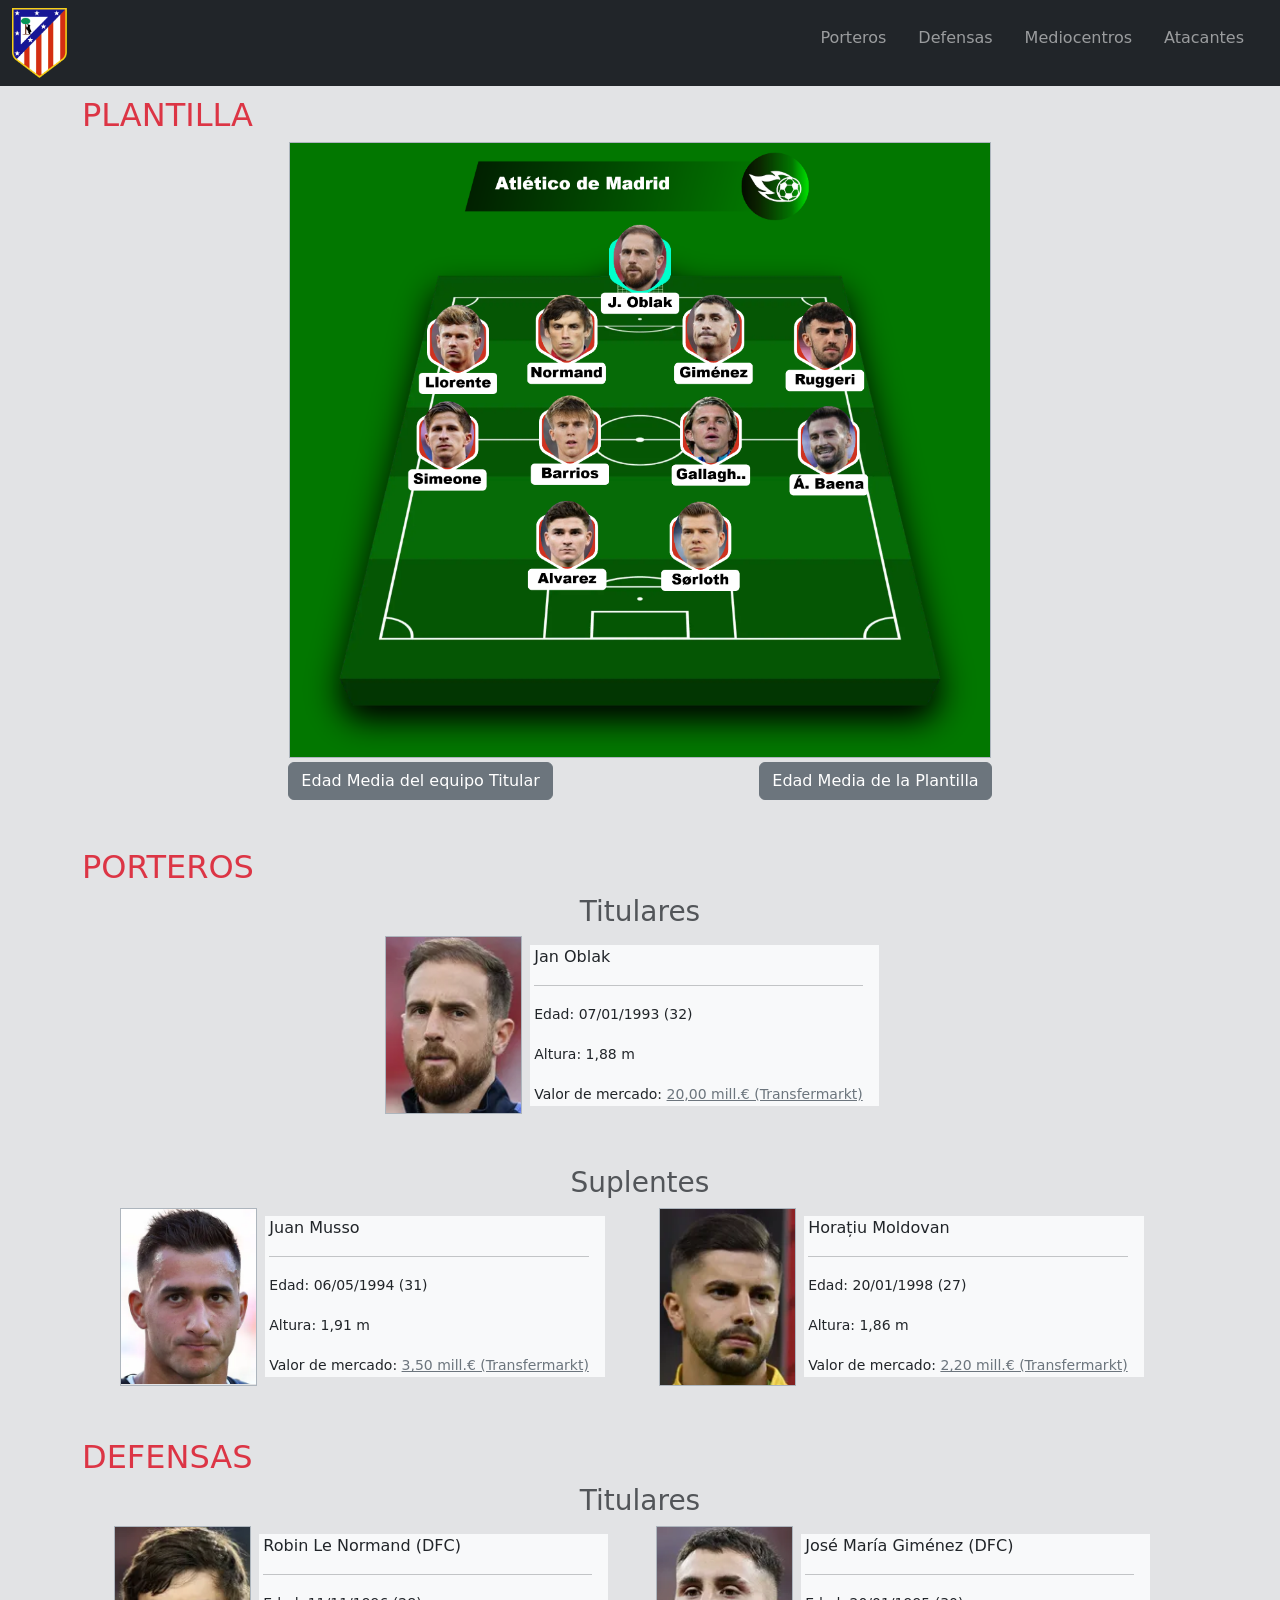
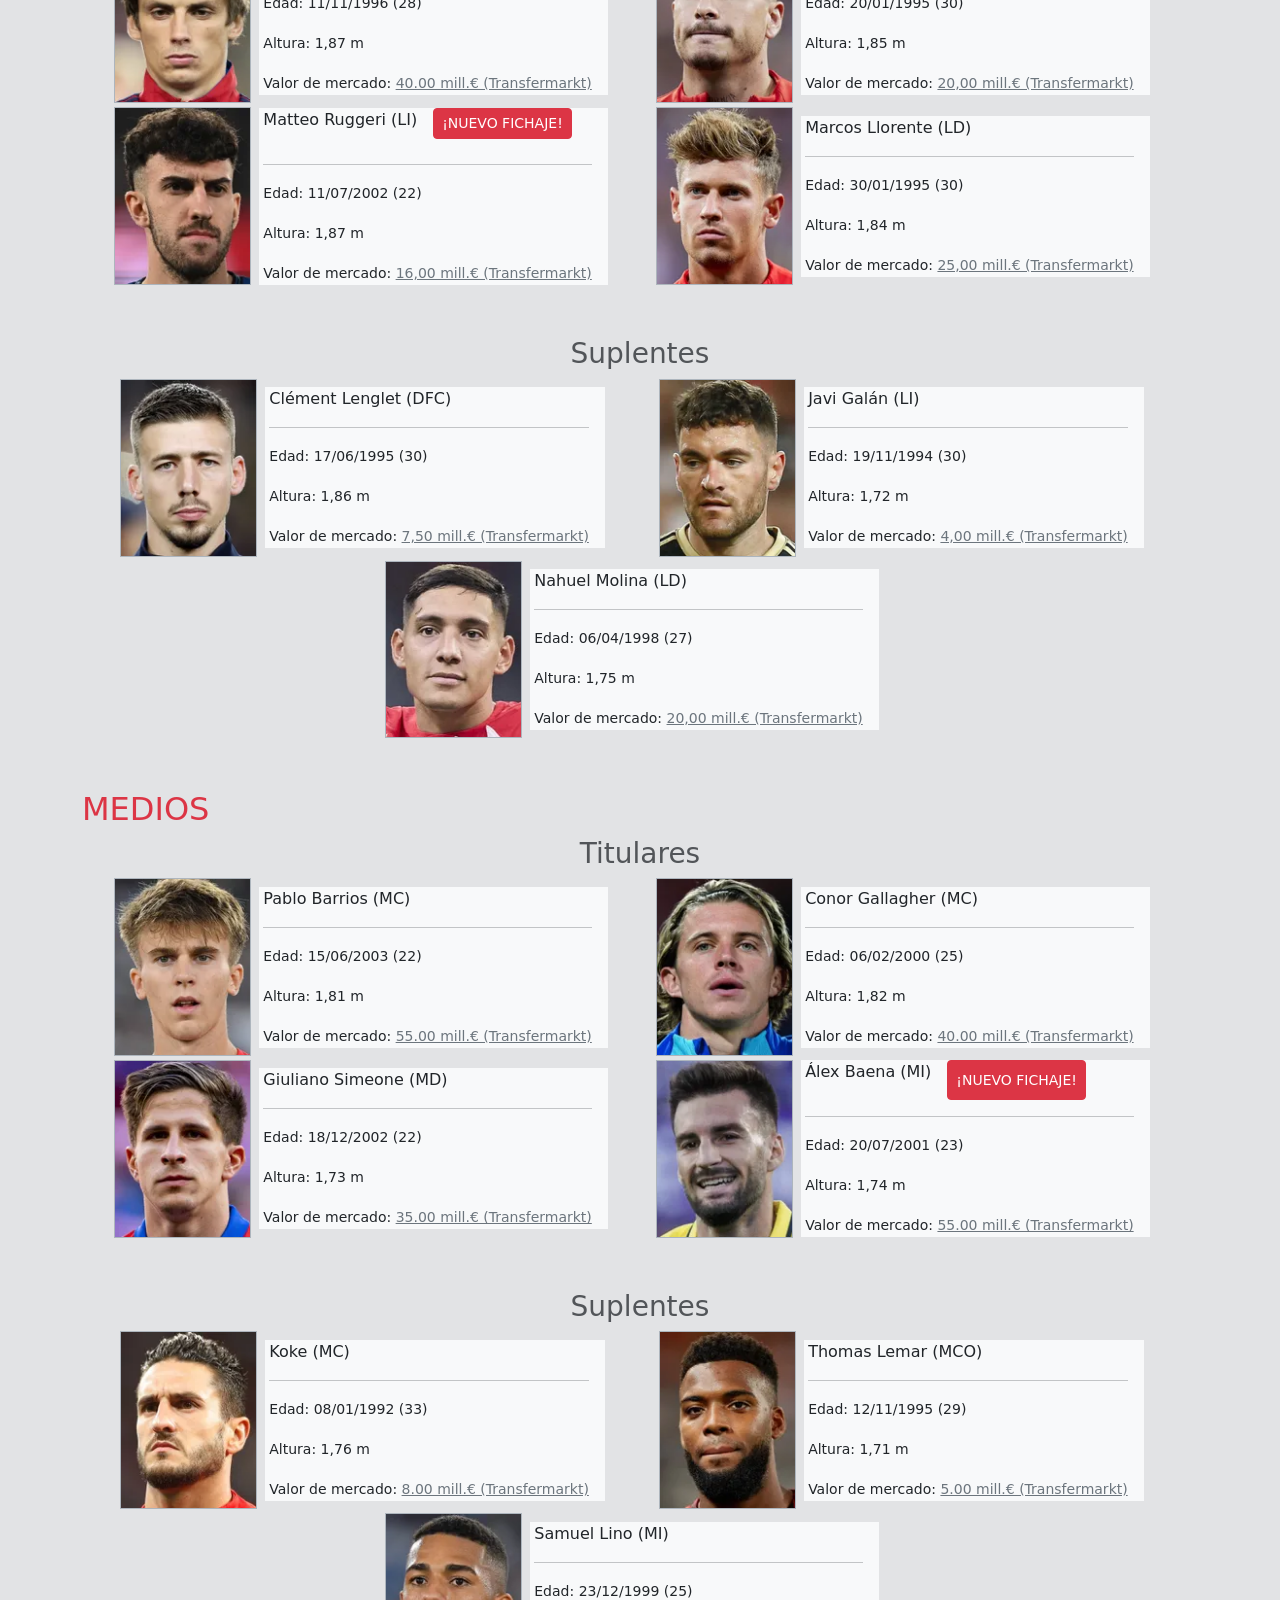
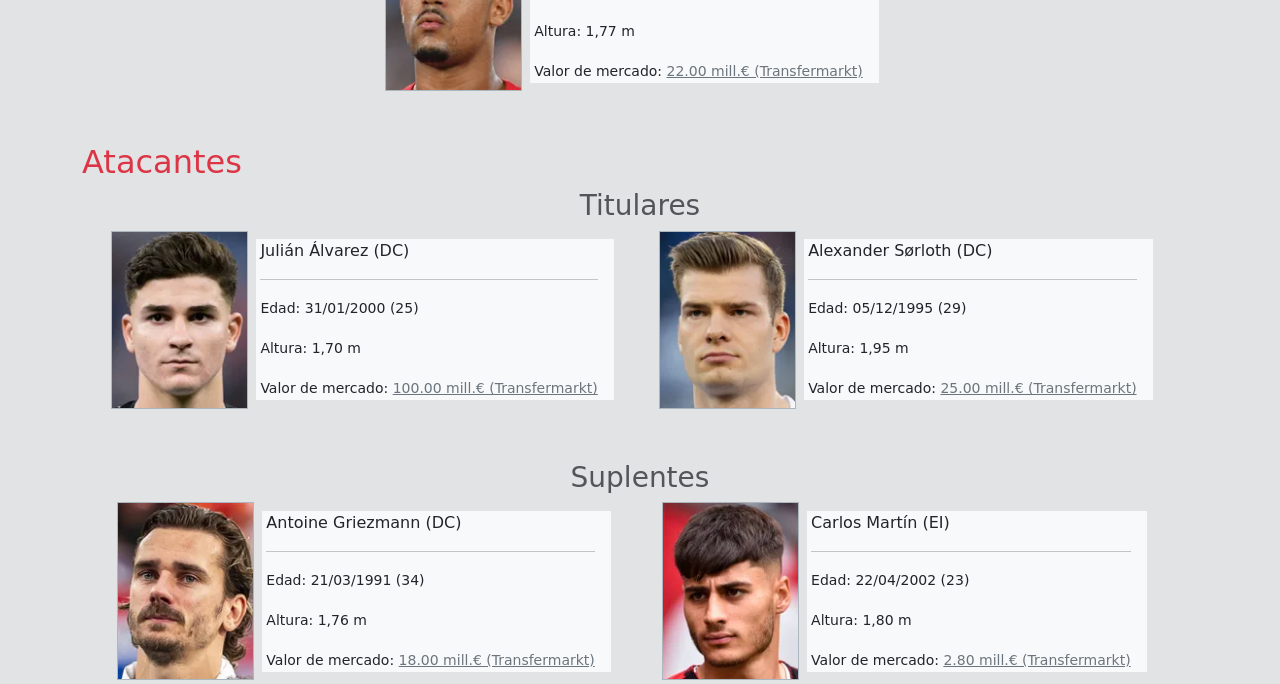
==== commit 68076cc6: "Enhance player section in index.html by adding modal functionality for player images, updating butto" ====
--- a/cuartaEntregaTeam/index.html
+++ b/cuartaEntregaTeam/index.html
@@ -52,13 +52,13 @@
             <div>
                 <button type="button" class="btn btn-secondary" data-bs-container="body" data-bs-toggle="popover"
                     data-bs-placement="bottom" data-bs-content="26,2 años">
-                    Edad del equipo Titular
+                    Edad Media del equipo Titular
                 </button>
             </div>
             <div>
                 <button type="button" class="btn btn-secondary" data-bs-container="body" data-bs-toggle="popover"
                     data-bs-placement="bottom" data-bs-content="27,5">
-                    Edad de la Plantilla
+                    Edad Media de la Plantilla
                 </button>
             </div>
         </div>
@@ -74,7 +74,8 @@
             <div class="d-flex mb-1">
                 <!--IMAGEN-->
                 <div class="border border-dark-subtle">
-                    <img src="./imagenesTeam/oblak.png" alt="Portero Oblak" width="135px">
+                    <img src="./imagenesTeam/oblak.png" alt="Portero Oblak" width="135px" data-bs-toggle="modal"
+                        data-bs-target="#janOblak">
                 </div>
                 <!--TEXTO-->
                 <div class="ps-1 pe-3 ms-2 me-3 bg-light text-dark align-self-center" style="width: 300;">
@@ -97,7 +98,8 @@
             <div class="d-flex mb-1">
                 <!--IMAGEN-->
                 <div class="border border-dark-subtle">
-                    <img src="./imagenesTeam/Musso.png" alt="Portero Musso" width="135px">
+                    <img src="./imagenesTeam/Musso.png" alt="Portero Musso" width="135px" data-bs-toggle="modal"
+                        data-bs-target="#juanMusso">
                 </div>
                 <!--TEXTO-->
                 <div class="ps-1 pe-3 ms-2 me-3 bg-light text-dark align-self-center" style="width: 300;">
@@ -113,7 +115,8 @@
             <div class="d-flex mb-1">
                 <!--IMAGEN-->
                 <div class="border border-dark-subtle">
-                    <img src="./imagenesTeam/Moldovan.png" alt="Portero Moldovan" width="135px">
+                    <img src="./imagenesTeam/Moldovan.png" alt="Portero Moldovan" width="135px" data-bs-toggle="modal"
+                        data-bs-target="#moldovan">
                 </div>
                 <!--TEXTO-->
                 <div class="ps-1 pe-3 ms-2 me-3 bg-light text-dark align-self-center" style="width: 300;">
@@ -138,7 +141,8 @@
             <div class="d-flex mb-1">
                 <!--IMAGEN-->
                 <div class="border border-dark-subtle">
-                    <img src="./imagenesTeam/LeNormand.png" alt="Defensa Central LeNormand" width="135px">
+                    <img src="./imagenesTeam/LeNormand.png" alt="Defensa Central LeNormand" width="135px"
+                        data-bs-toggle="modal" data-bs-target="#leNormand">
                 </div>
                 <!--TEXTO-->
                 <div class="ps-1 pe-3 ms-2 me-3 bg-light text-dark align-self-center" style="width: 300;">
@@ -155,7 +159,8 @@
             <div class="d-flex mb-1">
                 <!--IMAGEN-->
                 <div class="border border-dark-subtle">
-                    <img src="./imagenesTeam/JMGimenez.png" alt="Defensa José María Gimenez" width="135px">
+                    <img src="./imagenesTeam/JMGimenez.png" alt="Defensa José María Gimenez" width="135px"
+                        data-bs-toggle="modal" data-bs-target="#jmGimenez">
                 </div>
                 <!--TEXTO-->
                 <div class="ps-1 pe-3 ms-2 me-3 bg-light text-dark align-self-center" style="width: 300;">
@@ -172,7 +177,8 @@
             <div class="d-flex mb-1">
                 <!--IMAGEN-->
                 <div class="border border-dark-subtle">
-                    <img src="./imagenesTeam/Ruggeri.png" alt="Lateral Izquierdo Ruggeri" width="135px">
+                    <img src="./imagenesTeam/Ruggeri.png" alt="Lateral Izquierdo Ruggeri" width="135px"
+                        data-bs-toggle="modal" data-bs-target="#matteoRuggeri">
                 </div>
                 <!--TEXTO-->
                 <div class="ps-1 pe-3 ms-2 me-3 bg-light text-dark align-self-center" style="width: 300;">
@@ -199,7 +205,8 @@
             <div class="d-flex mb-1">
                 <!--IMAGEN-->
                 <div class="border border-dark-subtle">
-                    <img src="./imagenesTeam/MLlorente.png" alt="Lateral Derecho Marcos Llorente" width="135px">
+                    <img src="./imagenesTeam/MLlorente.png" alt="Lateral Derecho Marcos Llorente" width="135px"
+                        data-bs-toggle="modal" data-bs-target="#marcosLlorente">
                 </div>
                 <!--TEXTO-->
                 <div class="ps-1 pe-3 ms-2 me-3 bg-light text-dark align-self-center" style="width: 300;">
@@ -222,7 +229,8 @@
                 <div class="d-flex mb-1">
                     <!--IMAGEN-->
                     <div class="border border-dark-subtle">
-                        <img src="./imagenesTeam/Lenglet.png" alt="Defensa Central" Lenglet width="135px">
+                        <img src="./imagenesTeam/Lenglet.png" alt="Defensa Central" Lenglet width="135px"
+                            data-bs-toggle="modal" data-bs-target="#clementLenglet">
                     </div>
                     <!--TEXTO-->
                     <div class="ps-1 pe-3 ms-2 me-3 bg-light text-dark align-self-center" style="width: 300;">
@@ -239,7 +247,8 @@
                 <div class="d-flex mb-1">
                     <!--IMAGEN-->
                     <div class="border border-dark-subtle">
-                        <img src="./imagenesTeam/Galán.png" alt="Lateral Izquierdo Javi Galán" width="135px">
+                        <img src="./imagenesTeam/Galán.png" alt="Lateral Izquierdo Javi Galán" width="135px"
+                            data-bs-toggle="modal" data-bs-target="#javiGalan">
                     </div>
                     <!--TEXTO-->
                     <div class="ps-1 pe-3 ms-2 me-3 bg-light text-dark align-self-center" style="width: 300;">
@@ -255,7 +264,8 @@
                 <div class="d-flex mb-1">
                     <!--IMAGEN-->
                     <div class="border border-dark-subtle">
-                        <img src="./imagenesTeam/NahuelMolina.png" alt="Lateral Derecho Nahuel Molina" width="135px">
+                        <img src="./imagenesTeam/NahuelMolina.png" alt="Lateral Derecho Nahuel Molina" width="135px"
+                            data-bs-toggle="modal" data-bs-target="#nahuelMolina">
                     </div>
                     <!--TEXTO-->
                     <div class="ps-1 pe-3 ms-2 me-3 bg-light text-dark align-self-center" style="width: 300;">
@@ -280,7 +290,8 @@
                 <div class="d-flex mb-1">
                     <!--IMAGEN-->
                     <div class="border border-dark-subtle">
-                        <img src="./imagenesTeam/Pablo Barrios.png" alt="Mediocentro Pablo Barrios" width="135px">
+                        <img src="./imagenesTeam/Pablo Barrios.png" alt="Mediocentro Pablo Barrios" width="135px"
+                            data-bs-toggle="modal" data-bs-target="#pabloBarrios">
                     </div>
                     <!--TEXTO-->
                     <div class="ps-1 pe-3 ms-2 me-3 bg-light text-dark align-self-center" style="width: 300;">
@@ -297,7 +308,8 @@
                 <div class="d-flex mb-1">
                     <!--IMAGEN-->
                     <div class="border border-dark-subtle">
-                        <img src="./imagenesTeam/conorGalagher.png" alt="Mediocentro Conor Gallagher" width="135px">
+                        <img src="./imagenesTeam/conorGalagher.png" alt="Mediocentro Conor Gallagher" width="135px"
+                            data-bs-toggle="modal" data-bs-target="#conorGallagher">
                     </div>
                     <!--TEXTO-->
                     <div class="ps-1 pe-3 ms-2 me-3 bg-light text-dark align-self-center" style="width: 300;">
@@ -314,8 +326,8 @@
                 <div class="d-flex mb-1">
                     <!--IMAGEN-->
                     <div class="border border-dark-subtle">
-                        <img src="./imagenesTeam/GuilianoSimeone.png" alt="Medio Derecho Giuliano Simeone"
-                            width="135px">
+                        <img src="./imagenesTeam/GuilianoSimeone.png" alt="Medio Derecho Giuliano Simeone" width="135px"
+                            data-bs-toggle="modal" data-bs-target="#guilianoSimeone">
                     </div>
                     <!--TEXTO-->
                     <div class="ps-1 pe-3 ms-2 me-3 bg-light text-dark align-self-center" style="width: 300;">
@@ -332,7 +344,8 @@
                 <div class="d-flex mb-1">
                     <!--IMAGEN-->
                     <div class="border border-dark-subtle">
-                        <img src="./imagenesTeam/Baena.png" alt="Medio Derecho Álex Baena" width="135px">
+                        <img src="./imagenesTeam/Baena.png" alt="Medio Derecho Álex Baena" width="135px"
+                            data-bs-toggle="modal" data-bs-target="#alexBaena">
                     </div>
                     <!--TEXTO-->
                     <div class="ps-1 pe-3 ms-2 me-3 bg-light text-dark align-self-center" style="width: 300;">
@@ -365,7 +378,8 @@
                 <div class="d-flex mb-1">
                     <!--IMAGEN-->
                     <div class="border border-dark-subtle">
-                        <img src="./imagenesTeam/Koke.png" alt="Mediocentro Koke" width="135px">
+                        <img src="./imagenesTeam/Koke.png" alt="Mediocentro Koke" width="135px" data-bs-toggle="modal"
+                            data-bs-target="#koke">
                     </div>
                     <!--TEXTO-->
                     <div class="ps-1 pe-3 ms-2 me-3 bg-light text-dark align-self-center" style="width: 300;">
@@ -381,7 +395,8 @@
                 <div class="d-flex mb-1">
                     <!--IMAGEN-->
                     <div class="border border-dark-subtle">
-                        <img src="./imagenesTeam/Thomas Lemar.png" alt="Mediocentro Ofensivo Lemar" width="135px">
+                        <img src="./imagenesTeam/Thomas Lemar.png" alt="Mediocentro Ofensivo Lemar" width="135px"
+                            data-bs-toggle="modal" data-bs-target="#thomasLemar">
                     </div>
                     <!--TEXTO-->
                     <div class="ps-1 pe-3 ms-2 me-3 bg-light text-dark align-self-center" style="width: 300;">
@@ -398,7 +413,8 @@
                 <div class="d-flex mb-1">
                     <!--IMAGEN-->
                     <div class="border border-dark-subtle">
-                        <img src="./imagenesTeam/Samuel Lino.png" alt="Medio Izquierdo Samuel Lino" width="135px">
+                        <img src="./imagenesTeam/Samuel Lino.png" alt="Medio Izquierdo Samuel Lino" width="135px"
+                            data-bs-toggle="modal" data-bs-target="#samuelLino">
                     </div>
                     <!--TEXTO-->
                     <div class="ps-1 pe-3 ms-2 me-3 bg-light text-dark align-self-center" style="width: 300;">
@@ -424,11 +440,12 @@
                 <div class="d-flex mb-1">
                     <!--IMAGEN-->
                     <div class="border border-dark-subtle">
-                        <img src="./imagenesTeam/Julian.png" alt="Delantero Centro" width="135px">
-                    </div>
-                    <!--TEXTO-->
-                    <div class="ps-1 pe-3 ms-2 me-3 bg-light text-dark align-self-center" style="width: 300;">
-                        <p>Julián Alvarez (DC)</p>
+                        <img src="./imagenesTeam/Julian.png" alt="Delantero Julian Alvarez" width="135px"
+                            data-bs-toggle="modal" data-bs-target="#julianAlvarez">
+                    </div>
+                    <!--TEXTO-->
+                    <div class="ps-1 pe-3 ms-2 me-3 bg-light text-dark align-self-center" style="width: 300;">
+                        <p>Julián Álvarez (DC)</p>
                         <hr>
                         <p><small>Edad: 31/01/2000 (25)</small></p>
                         <p><small>Altura: 1,70 m</small></p>
@@ -441,7 +458,8 @@
                 <div class="d-flex mb-1">
                     <!--IMAGEN-->
                     <div class="border border-dark-subtle">
-                        <img src="./imagenesTeam/alexander.png" alt="Mediocentro Ofensivo Lemar" width="135px">
+                        <img src="./imagenesTeam/alexander.png" alt="Imagen Delantero Alexander Sørloth" width="135px"
+                            data-bs-toggle="modal" data-bs-target="#alexanderSorloth">
                     </div>
                     <!--TEXTO-->
                     <div class="ps-1 pe-3 ms-2 me-3 bg-light text-dark align-self-center" style="width: 300;">
@@ -465,7 +483,8 @@
                 <div class="d-flex mb-1">
                     <!--IMAGEN-->
                     <div class="border border-dark-subtle">
-                        <img src="./imagenesTeam/Griezmann.png" alt="Mediocentro Koke" width="135px">
+                        <img src="./imagenesTeam/Griezmann.png" alt="Delantero Griezmann" width="135px"
+                            data-bs-toggle="modal" data-bs-target="#antoineGriezmann">
                     </div>
                     <!--TEXTO-->
                     <div class="ps-1 pe-3 ms-2 me-3 bg-light text-dark align-self-center" style="width: 300;">
@@ -482,7 +501,8 @@
                 <div class="d-flex mb-1">
                     <!--IMAGEN-->
                     <div class="border border-dark-subtle">
-                        <img src="./imagenesTeam/CarlosMartín.png" alt="Mediocentro Ofensivo Lemar" width="135px">
+                        <img src="./imagenesTeam/CarlosMartín.png" alt="Delantero Carlos Martín" width="135px"
+                            data-bs-toggle="modal" data-bs-target="#carlosMartin">
                     </div>
                     <!--TEXTO-->
                     <div class="ps-1 pe-3 ms-2 me-3 bg-light text-dark align-self-center" style="width: 300;">
@@ -496,6 +516,595 @@
                     </div>
                 </div>
             </div>
+
+            <!-- Modal de imagen -->
+            <div class="modal fade" id="janOblak" tabindex="-1" aria-labelledby="exampleModalLabel" aria-hidden="true">
+                <div class="modal-dialog">
+                    <div class="modal-content">
+                        <div class="modal-header">
+                            <h1 class="modal-title fs-5" id="exampleModalLabel">Jan Oblak</h1>
+                            <button type="button" class="btn-close" data-bs-dismiss="modal" aria-label="Close"></button>
+                        </div>
+                        <div class="modal-body">
+                            <div class="d-flex">
+                                <div class="align-middle">
+                                    <img src="./imagenesTeam/oblak.png" alt="Imagen Jan Oblak" width="150px">
+                                </div>
+                                <div>
+                                    <p class="ps-2">Jan Oblak es un arquero esloveno nacido en 1993, reconocido por su
+                                        consistencia, reflejos rápidos y excelente colocación. Desde 2014 juega en el
+                                        Atlético de Madrid, donde se ha consolidado como uno de los mejores porteros del
+                                        mundo. Ha ganado varios trofeos con el club, incluyendo LaLiga en la temporada
+                                        2020-2021. Es habitual en la selección nacional de Eslovenia, siendo su capitán
+                                        en múltiples ocasiones. Su estilo sobrio y eficiente lo hace una figura clave en
+                                        cualquier defensa.</p>
+                                </div>
+                            </div>
+                        </div>
+                    </div>
+                </div>
+            </div>
+            <!-- Modal de imagen -->
+            <div class="modal fade" id="juanMusso" tabindex="-1" aria-labelledby="exampleModalLabel2"
+                aria-hidden="true">
+                <div class="modal-dialog">
+                    <div class="modal-content">
+                        <div class="modal-header">
+                            <h1 class="modal-title fs-5" id="exampleModalLabel2">Juan Musso</h1>
+                            <button type="button" class="btn-close" data-bs-dismiss="modal" aria-label="Close"></button>
+                        </div>
+                        <div class="modal-body">
+                            <div class="d-flex">
+                                <div class="align-middle">
+                                    <img src="./imagenesTeam/Musso.png" alt="Imagen Juan Musso" width="150px">
+                                </div>
+                                <div>
+                                    <p class="ps-2">Juan Musso es un arquero argentino nacido en 1994, que ha destacado
+                                        por su agilidad, estatura imponente y buena lectura del juego. Comenzó su
+                                        carrera en Racing Club de Avellaneda antes de emigrar a Europa, donde jugó en el
+                                        Udinese de Italia. En 2021 fichó por el Atalanta, consolidándose como uno de los
+                                        porteros más confiables de la Serie A. Ha sido convocado varias veces por la
+                                        selección argentina, integrando el plantel campeón de la Copa América 2021. Es
+                                        valorado por su serenidad bajo presión y capacidad para atajar penales.</p>
+                                </div>
+                            </div>
+                        </div>
+                    </div>
+                </div>
+            </div>
+            <!-- Modal de imagen -->
+            <div class="modal fade" id="moldovan" tabindex="-1" aria-labelledby="exampleModalLabel3" aria-hidden="true">
+                <div class="modal-dialog">
+                    <div class="modal-content">
+                        <div class="modal-header">
+                            <h1 class="modal-title fs-5" id="exampleModalLabel3">Horațiu Moldovan</h1>
+                            <button type="button" class="btn-close" data-bs-dismiss="modal" aria-label="Close"></button>
+                        </div>
+                        <div class="modal-body">
+                            <div class="d-flex">
+                                <div class="align-middle">
+                                    <img src="./imagenesTeam/Moldovan.png" alt="Imagen Horațiu Moldovan" width="150px">
+                                </div>
+                                <div>
+                                    <p class="ps-2">Horațiu Moldovan es un arquero rumano nacido en 1998, que ha ganado
+                                        notoriedad por sus sólidas actuaciones en el fútbol local y su reciente paso al
+                                        fútbol internacional. Se destacó en el Rapid Bucarest antes de firmar con el
+                                        Atlético de Madrid en 2024 como refuerzo. Es conocido por su valentía, reflejos
+                                        ágiles y compromiso bajo los tres palos. Ha sido convocado por la selección
+                                        nacional de Rumania, donde compite por un puesto titular. Su proyección lo
+                                        convierte en una promesa del arco europeo.</p>
+                                </div>
+                            </div>
+                        </div>
+                    </div>
+                </div>
+            </div>
+            <!-- Modal de imagen -->
+            <div class="modal fade" id="leNormand" tabindex="-1" aria-labelledby="exampleModalLabel4"
+                aria-hidden="true">
+                <div class="modal-dialog">
+                    <div class="modal-content">
+                        <div class="modal-header">
+                            <h1 class="modal-title fs-5" id="exampleModalLabel4">Robin Le Normand</h1>
+                            <button type="button" class="btn-close" data-bs-dismiss="modal" aria-label="Close"></button>
+                        </div>
+                        <div class="modal-body">
+                            <div class="d-flex">
+                                <div class="align-middle">
+                                    <img src="./imagenesTeam/LeNormand.png" alt="Imagen Le Normand" width="150px">
+                                </div>
+                                <div>
+                                    <p class="ps-2">Robin Le Normand es un defensor central nacido en Francia en 1996,
+                                        nacionalizado español en 2023. Se formó en el Brest y alcanzó la élite jugando
+                                        para la Real Sociedad, club con el que ha disputado competiciones europeas y
+                                        ganado la Copa del Rey en 2020. Destaca por su solidez defensiva, inteligencia
+                                        táctica y buen juego aéreo. Desde su nacionalización, ha sido convocado
+                                        regularmente por la selección de España, aportando seguridad en la zaga. Su
+                                        crecimiento constante lo ha posicionado como uno de los mejores centrales de
+                                        LaLiga.</p>
+                                </div>
+                            </div>
+                        </div>
+                    </div>
+                </div>
+            </div>
+            <!-- Modal de imagen -->
+            <div class="modal fade" id="jmGimenez" tabindex="-1" aria-labelledby="exampleModalLabel5"
+                aria-hidden="true">
+                <div class="modal-dialog">
+                    <div class="modal-content">
+                        <div class="modal-header">
+                            <h1 class="modal-title fs-5" id="exampleModalLabel5">José María Giménez</h1>
+                            <button type="button" class="btn-close" data-bs-dismiss="modal" aria-label="Close"></button>
+                        </div>
+                        <div class="modal-body">
+                            <div class="d-flex">
+                                <div class="align-middle">
+                                    <img src="./imagenesTeam/JMGimenez.png" alt="Imagen José María Giménez"
+                                        width="150px">
+                                </div>
+                                <div>
+                                    <p class="ps-2">José María Giménez es un defensor central uruguayo nacido en 1995,
+                                        conocido por su entrega, firmeza en los duelos y liderazgo. Llegó al Atlético de
+                                        Madrid en 2013 y ha sido una pieza clave en la defensa del equipo dirigido por
+                                        Diego Simeone, formando una dupla sólida con varios compañeros a lo largo de los
+                                        años. Con el club colchonero ha ganado títulos como LaLiga y la Supercopa de
+                                        España. Es internacional habitual con la selección uruguaya, con la que ha
+                                        disputado Copas del Mundo y Copa América. Su garra y compromiso lo convierten en
+                                        un emblema defensivo.</p>
+                                </div>
+                            </div>
+                        </div>
+                    </div>
+                </div>
+            </div>
+            <!-- Modal de imagen -->
+            <div class="modal fade" id="matteoRuggeri" tabindex="-1" aria-labelledby="exampleModalLabel6"
+                aria-hidden="true">
+                <div class="modal-dialog">
+                    <div class="modal-content">
+                        <div class="modal-header">
+                            <h1 class="modal-title fs-5" id="exampleModalLabel6">Matteo Ruggeri</h1>
+                            <button type="button" class="btn-close" data-bs-dismiss="modal" aria-label="Close"></button>
+                        </div>
+                        <div class="modal-body">
+                            <div class="d-flex">
+                                <div class="align-middle">
+                                    <img src="./imagenesTeam/Ruggeri.png" alt="Imagen Matteo Ruggeri" width="150px">
+                                </div>
+                                <div>
+                                    <p class="ps-2">Matteo Ruggeri es un lateral izquierdo italiano nacido en 2002, que
+                                        ha emergido como una de las jóvenes promesas del Atalanta en la Serie A. Se
+                                        formó en las divisiones inferiores del club y ha ido ganando protagonismo
+                                        gracias a su velocidad, capacidad ofensiva y buena técnica. También ha sido
+                                        internacional con las categorías juveniles de Italia, y recientemente fue
+                                        convocado por la selección absoluta. Su versatilidad le permite actuar como
+                                        carrilero o lateral en línea de cuatro. Es visto como uno de los talentos con
+                                        mayor proyección del fútbol italiano.</p>
+                                </div>
+                            </div>
+                        </div>
+                    </div>
+                </div>
+            </div>
+            <!-- Modal de imagen -->
+            <div class="modal fade" id="marcosLlorente" tabindex="-1" aria-labelledby="exampleModalLabel7"
+                aria-hidden="true">
+                <div class="modal-dialog">
+                    <div class="modal-content">
+                        <div class="modal-header">
+                            <h1 class="modal-title fs-5" id="exampleModalLabel7">Marcos Llorente</h1>
+                            <button type="button" class="btn-close" data-bs-dismiss="modal" aria-label="Close"></button>
+                        </div>
+                        <div class="modal-body">
+                            <div class="d-flex">
+                                <div class="align-middle">
+                                    <img src="./imagenesTeam/MLlorente.png" alt="Imagen Marcos Llorente" width="150px">
+                                </div>
+                                <div>
+                                    <p class="ps-2">Marcos Llorente es un futbolista español nacido en 1995, que ha
+                                        brillado por su versatilidad y despliegue físico. Aunque inicialmente fue
+                                        mediocampista, en el Atlético de Madrid ha desempeñado con eficacia el rol de
+                                        lateral derecho, especialmente en sistemas con línea de cinco. Su velocidad,
+                                        capacidad para recorrer toda la banda y llegada al área rival lo convierten en
+                                        un arma ofensiva desde el fondo. Además de su rendimiento en el club, ha sido
+                                        convocado por la selección española en varias ocasiones. Es un jugador clave por
+                                        su energía y compromiso táctico.</p>
+                                </div>
+                            </div>
+                        </div>
+                    </div>
+                </div>
+            </div>
+            <!-- Modal de imagen -->
+            <div class="modal fade" id="clementLenglet" tabindex="-1" aria-labelledby="exampleModalLabel8"
+                aria-hidden="true">
+                <div class="modal-dialog">
+                    <div class="modal-content">
+                        <div class="modal-header">
+                            <h1 class="modal-title fs-5" id="exampleModalLabel8">Clément Lenglet</h1>
+                            <button type="button" class="btn-close" data-bs-dismiss="modal" aria-label="Close"></button>
+                        </div>
+                        <div class="modal-body">
+                            <div class="d-flex">
+                                <div class="align-middle">
+                                    <img src="./imagenesTeam/Lenglet.png" alt="Imagen Clément Lenglet" width="150px">
+                                </div>
+                                <div>
+                                    <p class="ps-2">Clément Lenglet es un defensor central francés nacido en 1995, con
+                                        buena salida de balón y solidez defensiva. Comenzó su carrera en Nancy y pasó
+                                        por Sevilla antes de fichar por el Barcelona en 2018. Ha jugado también en la
+                                        Premier League con el Tottenham. Es valorado por su posicionamiento,
+                                        anticipación y capacidad para jugar desde atrás. Además, ha sido convocado
+                                        regularmente a la selección francesa.</p>
+                                </div>
+                            </div>
+                        </div>
+                    </div>
+                </div>
+            </div>
+            <!-- Modal de imagen -->
+            <div class="modal fade" id="javiGalan" tabindex="-1" aria-labelledby="exampleModalLabel9"
+                aria-hidden="true">
+                <div class="modal-dialog">
+                    <div class="modal-content">
+                        <div class="modal-header">
+                            <h1 class="modal-title fs-5" id="exampleModalLabel9">Marcos Llorente</h1>
+                            <button type="button" class="btn-close" data-bs-dismiss="modal" aria-label="Close"></button>
+                        </div>
+                        <div class="modal-body">
+                            <div class="d-flex">
+                                <div class="align-middle">
+                                    <img src="./imagenesTeam/Galán.png" alt="Imagen Javi Galan" width="150px">
+                                </div>
+                                <div>
+                                    <p class="ps-2">Javi Galán es un lateral izquierdo español nacido en 1994, conocido
+                                        por su intensidad, recorrido y capacidad para sumarse al ataque. Ha jugado en
+                                        clubes como Huesca, Zaragoza y Celta de Vigo, donde se ha destacado por su
+                                        versatilidad defensiva y ofensiva. Su rapidez y resistencia le permiten ser
+                                        fundamental en las transiciones rápidas. También ha sido convocado para
+                                        selecciones menores y es reconocido por su entrega en la banda.</p>
+                                </div>
+                            </div>
+                        </div>
+                    </div>
+                </div>
+            </div>
+            <!-- Modal de imagen -->
+            <div class="modal fade" id="nahuelMolina" tabindex="-1" aria-labelledby="exampleModalLabel10"
+                aria-hidden="true">
+                <div class="modal-dialog">
+                    <div class="modal-content">
+                        <div class="modal-header">
+                            <h1 class="modal-title fs-5" id="exampleModalLabel10">Nahuel Molina</h1>
+                            <button type="button" class="btn-close" data-bs-dismiss="modal" aria-label="Close"></button>
+                        </div>
+                        <div class="modal-body">
+                            <div class="d-flex">
+                                <div class="align-middle">
+                                    <img src="./imagenesTeam/NahuelMolina.png" alt="Imagen Nahuel Molina" width="150px">
+                                </div>
+                                <div>
+                                    <p class="ps-2">Nahuel Molina es un lateral derecho argentino nacido en 1998,
+                                        destacado por su velocidad, intensidad y capacidad ofensiva. Tras comenzar su
+                                        carrera en Boca Juniors, pasó por Defensa y Justicia y Rosario Central antes de
+                                        emigrar al Udinese en Italia. En 2022 se incorporó al Atlético de Madrid, donde
+                                        rápidamente se consolidó como titular. Con la selección argentina fue una pieza
+                                        clave en la conquista de la Copa América 2021 y el Mundial de 2022. Su estilo
+                                        vertical y agresivo lo convierte en un lateral moderno, fundamental tanto en
+                                        defensa como en ataque.</p>
+                                </div>
+                            </div>
+                        </div>
+                    </div>
+                </div>
+            </div>
+            <!-- Modal de imagen -->
+            <div class="modal fade" id="pabloBarrios" tabindex="-1" aria-labelledby="exampleModalLabel11"
+                aria-hidden="true">
+                <div class="modal-dialog">
+                    <div class="modal-content">
+                        <div class="modal-header">
+                            <h1 class="modal-title fs-5" id="exampleModalLabel11">Pablo Barrios</h1>
+                            <button type="button" class="btn-close" data-bs-dismiss="modal" aria-label="Close"></button>
+                        </div>
+                        <div class="modal-body">
+                            <div class="d-flex">
+                                <div class="align-middle">
+                                    <img src="./imagenesTeam/Pablo Barrios.png" alt="Imagen Pablo Barrios"
+                                        width="150px">
+                                </div>
+                                <div>
+                                    <p class="ps-2">Pablo Barrios es un joven centrocampista ofensivo español que está
+                                        emergiendo como una de las grandes promesas del Atlético de Madrid. Formado en
+                                        las categorías inferiores del club, ha ido ganando minutos y confianza gracias a
+                                        su técnica, visión de juego y capacidad para desequilibrar. Actualmente, Barrios
+                                        se está consolidando poco a poco en el primer equipo, mostrando gran
+                                        personalidad y creatividad en el mediocampo, lo que lo convierte en una apuesta
+                                        clara para el futuro rojiblanco.</p>
+                                </div>
+                            </div>
+                        </div>
+                    </div>
+                </div>
+            </div>
+            <!-- Modal de imagen -->
+            <div class="modal fade" id="conorGallagher" tabindex="-1" aria-labelledby="exampleModalLabel12"
+                aria-hidden="true">
+                <div class="modal-dialog">
+                    <div class="modal-content">
+                        <div class="modal-header">
+                            <h1 class="modal-title fs-5" id="exampleModalLabel12">Conor Gallagher</h1>
+                            <button type="button" class="btn-close" data-bs-dismiss="modal" aria-label="Close"></button>
+                        </div>
+                        <div class="modal-body">
+                            <div class="d-flex">
+                                <div class="align-middle">
+                                    <img src="./imagenesTeam/conorGalagher.png" alt="Imagen Conor Gallagher"
+                                        width="150px">
+                                </div>
+                                <div>
+                                    <p class="ps-2">Conor Gallagher es un centrocampista inglés que tras un recorrido
+                                        por varios préstamos en la Premier League, llegó al Atlético de Madrid en 2024.
+                                        Destaca por su llegada al área, capacidad física y versatilidad en el medio
+                                        campo. En el Atlético, Gallagher ha mostrado una adaptación rápida, aportando
+                                        energía y dinamismo, además de contribuir con goles y asistencias. Su progresión
+                                        reciente lo posiciona como un jugador clave en la estructura del equipo para
+                                        esta temporada.</p>
+                                </div>
+                            </div>
+                        </div>
+                    </div>
+                </div>
+            </div>
+            <!-- Modal de imagen -->
+            <div class="modal fade" id="guilianoSimeone" tabindex="-1" aria-labelledby="exampleModalLabel13"
+                aria-hidden="true">
+                <div class="modal-dialog">
+                    <div class="modal-content">
+                        <div class="modal-header">
+                            <h1 class="modal-title fs-5" id="exampleModalLabel13">Guiliano Simeone</h1>
+                            <button type="button" class="btn-close" data-bs-dismiss="modal" aria-label="Close"></button>
+                        </div>
+                        <div class="modal-body">
+                            <div class="d-flex">
+                                <div class="align-middle">
+                                    <img src="./imagenesTeam/GuilianoSimeone.png" alt="Imagen Guiliano Simeone"
+                                        width="150px">
+                                </div>
+                                <div>
+                                    <p class="ps-2">Giuliano Simeone es delantero argentino y hijo de Diego Simeone.
+                                        Después de formarse en las inferiores del Atlético, ha ido ganando protagonismo
+                                        principalmente a través de cesiones en equipos de menor categoría. En la
+                                        actualidad, Simeone está demostrando un crecimiento importante en su capacidad
+                                        goleadora y definición, lo que le abre la puerta para tener más minutos con el
+                                        primer equipo y seguir siendo una promesa ofensiva a tener en cuenta.</p>
+                                </div>
+                            </div>
+                        </div>
+                    </div>
+                </div>
+            </div>
+            <!-- Modal de imagen -->
+            <div class="modal fade" id="alexBaena" tabindex="-1" aria-labelledby="exampleModalLabel14"
+                aria-hidden="true">
+                <div class="modal-dialog">
+                    <div class="modal-content">
+                        <div class="modal-header">
+                            <h1 class="modal-title fs-5" id="exampleModalLabel14">Álex Baena</h1>
+                            <button type="button" class="btn-close" data-bs-dismiss="modal" aria-label="Close"></button>
+                        </div>
+                        <div class="modal-body">
+                            <div class="d-flex">
+                                <div class="align-middle">
+                                    <img src="./imagenesTeam/Baena.png" alt="Imagen Álex Baena" width="150px">
+                                </div>
+                                <div>
+                                    <p class="ps-2">Álex Baena es un mediapunta español formado en el Villarreal, que
+                                        fue fichado por el Atlético de Madrid en 2023. Con buen pie, visión y movilidad,
+                                        Baena está en proceso de adaptación a la exigencia de un club grande.
+                                        Actualmente participa de manera creciente en las rotaciones, aportando
+                                        desequilibrio y creatividad en la segunda línea, y se espera que en el corto
+                                        plazo se convierta en una alternativa ofensiva muy valiosa para el equipo.</p>
+                                </div>
+                            </div>
+                        </div>
+                    </div>
+                </div>
+            </div>
+            <!-- Modal de imagen -->
+            <div class="modal fade" id="koke" tabindex="-1" aria-labelledby="exampleModalLabel15" aria-hidden="true">
+                <div class="modal-dialog">
+                    <div class="modal-content">
+                        <div class="modal-header">
+                            <h1 class="modal-title fs-5" id="exampleModalLabel15">Koke</h1>
+                            <button type="button" class="btn-close" data-bs-dismiss="modal" aria-label="Close"></button>
+                        </div>
+                        <div class="modal-body">
+                            <div class="d-flex">
+                                <div class="align-middle">
+                                    <img src="./imagenesTeam/Koke.png" alt="Imagen Koke" width="150px">
+                                </div>
+                                <div>
+                                    <p class="ps-2">Koke es un mediocampista español y una de las leyendas vivas del
+                                        Atlético de Madrid, donde juega desde muy joven. A pesar de estar en la etapa
+                                        final de su carrera, sigue siendo fundamental por su inteligencia táctica, pase
+                                        preciso y liderazgo dentro y fuera del campo. Actualmente, Koke mantiene un
+                                        nivel competitivo que le permite ser un referente en la plantilla y guía para
+                                        los más jóvenes, aunque con una gestión cuidadosa de sus minutos.</p>
+                                </div>
+                            </div>
+                        </div>
+                    </div>
+                </div>
+            </div>
+            <!-- Modal de imagen -->
+            <div class="modal fade" id="thomasLemar" tabindex="-1" aria-labelledby="exampleModalLabel16"
+                aria-hidden="true">
+                <div class="modal-dialog">
+                    <div class="modal-content">
+                        <div class="modal-header">
+                            <h1 class="modal-title fs-5" id="exampleModalLabel16">Thomas Lemar</h1>
+                            <button type="button" class="btn-close" data-bs-dismiss="modal" aria-label="Close"></button>
+                        </div>
+                        <div class="modal-body">
+                            <div class="d-flex">
+                                <div class="align-middle">
+                                    <img src="./imagenesTeam/Thomas Lemar.png" alt="Imagen Thomas Lemar" width="150px">
+                                </div>
+                                <div>
+                                    <p class="ps-2">Thomas Lemar es un extremo francés que llegó al Atlético de Madrid
+                                        en 2019 tras destacar en el Mónaco. Su carrera en el club ha tenido altibajos
+                                        debido a lesiones y ajustes tácticos. En la actualidad, Lemar está recuperando
+                                        protagonismo gracias a su capacidad para desequilibrar en el uno contra uno y su
+                                        calidad en el pase. A pesar de no ser titular indiscutible, sigue siendo un
+                                        recurso valioso en el ataque rojiblanco.</p>
+                                </div>
+                            </div>
+                        </div>
+                    </div>
+                </div>
+            </div>
+            <!-- Modal de imagen -->
+            <div class="modal fade" id="samuelLino" tabindex="-1" aria-labelledby="exampleModalLabel17"
+                aria-hidden="true">
+                <div class="modal-dialog">
+                    <div class="modal-content">
+                        <div class="modal-header">
+                            <h1 class="modal-title fs-5" id="exampleModalLabel17">Samuel Lino</h1>
+                            <button type="button" class="btn-close" data-bs-dismiss="modal" aria-label="Close"></button>
+                        </div>
+                        <div class="modal-body">
+                            <div class="d-flex">
+                                <div class="align-middle">
+                                    <img src="./imagenesTeam/Samuel Lino.png" alt="Imagen Samuel Lino" width="150px">
+                                </div>
+                                <div>
+                                    <p class="ps-2">Samuel Lino es un extremo brasileño que llegó al Atlético de Madrid
+                                        en 2023 procedente del Gil Vicente de Portugal. Lino destaca por su regate,
+                                        velocidad y capacidad para generar ocasiones de gol. Actualmente, está en
+                                        proceso de adaptación a la Liga española, participando en minutos desde el
+                                        banquillo y en competiciones secundarias, mostrando destellos de su talento que
+                                        podrían convertirlo en un jugador importante para el futuro.</p>
+                                </div>
+                            </div>
+                        </div>
+                    </div>
+                </div>
+            </div>
+            <!-- Modal de imagen -->
+            <div class="modal fade" id="julianAlvarez" tabindex="-1" aria-labelledby="exampleModalLabel18"
+                aria-hidden="true">
+                <div class="modal-dialog">
+                    <div class="modal-content">
+                        <div class="modal-header">
+                            <h1 class="modal-title fs-5" id="exampleModalLabel18">Julián Álvarez</h1>
+                            <button type="button" class="btn-close" data-bs-dismiss="modal" aria-label="Close"></button>
+                        </div>
+                        <div class="modal-body">
+                            <div class="d-flex">
+                                <div class="align-middle">
+                                    <img src="./imagenesTeam/Julian.png" alt="Imagen Julián Álvarez" width="150px">
+                                </div>
+                                <div>
+                                    <p class="ps-2">Julián Álvarez es un delantero argentino que ha irrumpido con gran
+                                        fuerza en el Manchester City desde su llegada en 2022, después de destacar en
+                                        River Plate. Con velocidad, movilidad y olfato goleador, Álvarez se ha ganado un
+                                        lugar importante en la rotación del equipo de Guardiola, contribuyendo tanto con
+                                        goles como asistencias. Su progresión en la Premier League ha sido notable y ya
+                                        es considerado una pieza clave para el futuro del club y de la selección
+                                        argentina.</p>
+                                </div>
+                            </div>
+                        </div>
+                    </div>
+                </div>
+            </div>
+            <!-- Modal de imagen -->
+            <div class="modal fade" id="alexanderSorloth" tabindex="-1" aria-labelledby="exampleModalLabel19"
+                aria-hidden="true">
+                <div class="modal-dialog">
+                    <div class="modal-content">
+                        <div class="modal-header">
+                            <h1 class="modal-title fs-5" id="exampleModalLabel19">Alexander Sørloth</h1>
+                            <button type="button" class="btn-close" data-bs-dismiss="modal" aria-label="Close"></button>
+                        </div>
+                        <div class="modal-body">
+                            <div class="d-flex">
+                                <div class="align-middle">
+                                    <img src="./imagenesTeam/alexander.png" alt="Imagen Alexander Sørloth"
+                                        width="150px">
+                                </div>
+                                <div>
+                                    <p class="ps-2">Alexander Sørloth es un delantero noruego que ha tenido una carrera
+                                        bastante itinerante, pasando por varios clubes europeos antes de llegar al Real
+                                        Sociedad en 2023. Sørloth destaca por su físico imponente, juego aéreo y
+                                        capacidad para definir dentro del área. Actualmente, está consolidándose como
+                                        referente ofensivo en la Real Sociedad, mostrando regularidad en el marcado y
+                                        siendo un goleador confiable para el equipo en LaLiga.</p>
+                                </div>
+                            </div>
+                        </div>
+                    </div>
+                </div>
+            </div>
+            <!-- Modal de imagen -->
+            <div class="modal fade" id="antoineGriezmann" tabindex="-1" aria-labelledby="exampleModalLabel20"
+                aria-hidden="true">
+                <div class="modal-dialog">
+                    <div class="modal-content">
+                        <div class="modal-header">
+                            <h1 class="modal-title fs-5" id="exampleModalLabel20">Antoine Griezmann</h1>
+                            <button type="button" class="btn-close" data-bs-dismiss="modal" aria-label="Close"></button>
+                        </div>
+                        <div class="modal-body">
+                            <div class="d-flex">
+                                <div class="align-middle">
+                                    <img src="./imagenesTeam/Griezmann.png" alt="Imagen Antoine Griezmann"
+                                        width="150px">
+                                </div>
+                                <div>
+                                    <p class="ps-2">Antoine Griezmann es un delantero francés con una trayectoria
+                                        exitosa en clubes como Atlético de Madrid y Barcelona. Actualmente, en su
+                                        segunda etapa con el Atlético, Griezmann combina experiencia y calidad para
+                                        aportar gol y creatividad desde el ataque. Aunque ya no es el jugador más
+                                        explosivo de años anteriores, sigue siendo fundamental en el esquema del Cholo
+                                        Simeone por su inteligencia táctica, visión y capacidad para generar espacios.
+                                    </p>
+                                </div>
+                            </div>
+                        </div>
+                    </div>
+                </div>
+            </div>
+            <!-- Modal de imagen -->
+            <div class="modal fade" id="carlosMartin" tabindex="-1" aria-labelledby="exampleModalLabel21"
+                aria-hidden="true">
+                <div class="modal-dialog">
+                    <div class="modal-content">
+                        <div class="modal-header">
+                            <h1 class="modal-title fs-5" id="exampleModalLabel21">Carlos Martín</h1>
+                            <button type="button" class="btn-close" data-bs-dismiss="modal" aria-label="Close"></button>
+                        </div>
+                        <div class="modal-body">
+                            <div class="d-flex">
+                                <div class="align-middle">
+                                    <img src="./imagenesTeam/CarlosMartín.png" alt="Imagen Carlos Martín" width="150px">
+                                </div>
+                                <div>
+                                    <p class="ps-2">Carlos Martín es un joven centrocampista español que comenzó a
+                                        destacar en las categorías inferiores y poco a poco ha ido ganando minutos en el
+                                        primer equipo del Atlético de Madrid. Martín se caracteriza por su visión de
+                                        juego, buen pase y capacidad para equilibrar el mediocampo. En la actualidad,
+                                        está en proceso de consolidación, buscando establecerse como una alternativa
+                                        fiable en la medular del equipo y seguir creciendo en nivel y confianza.</p>
+                                </div>
+                            </div>
+                        </div>
+                    </div>
+                </div>
+            </div>
+
 
             <script src="https://cdn.jsdelivr.net/npm/bootstrap@5.0.2/dist/js/bootstrap.bundle.min.js"
                 integrity="sha384-MrcW6ZMFYlzcLA8Nl+NtUVF0sA7MsXsP1UyJoMp4YLEuNSfAP+JcXn/tWtIaxVXM"
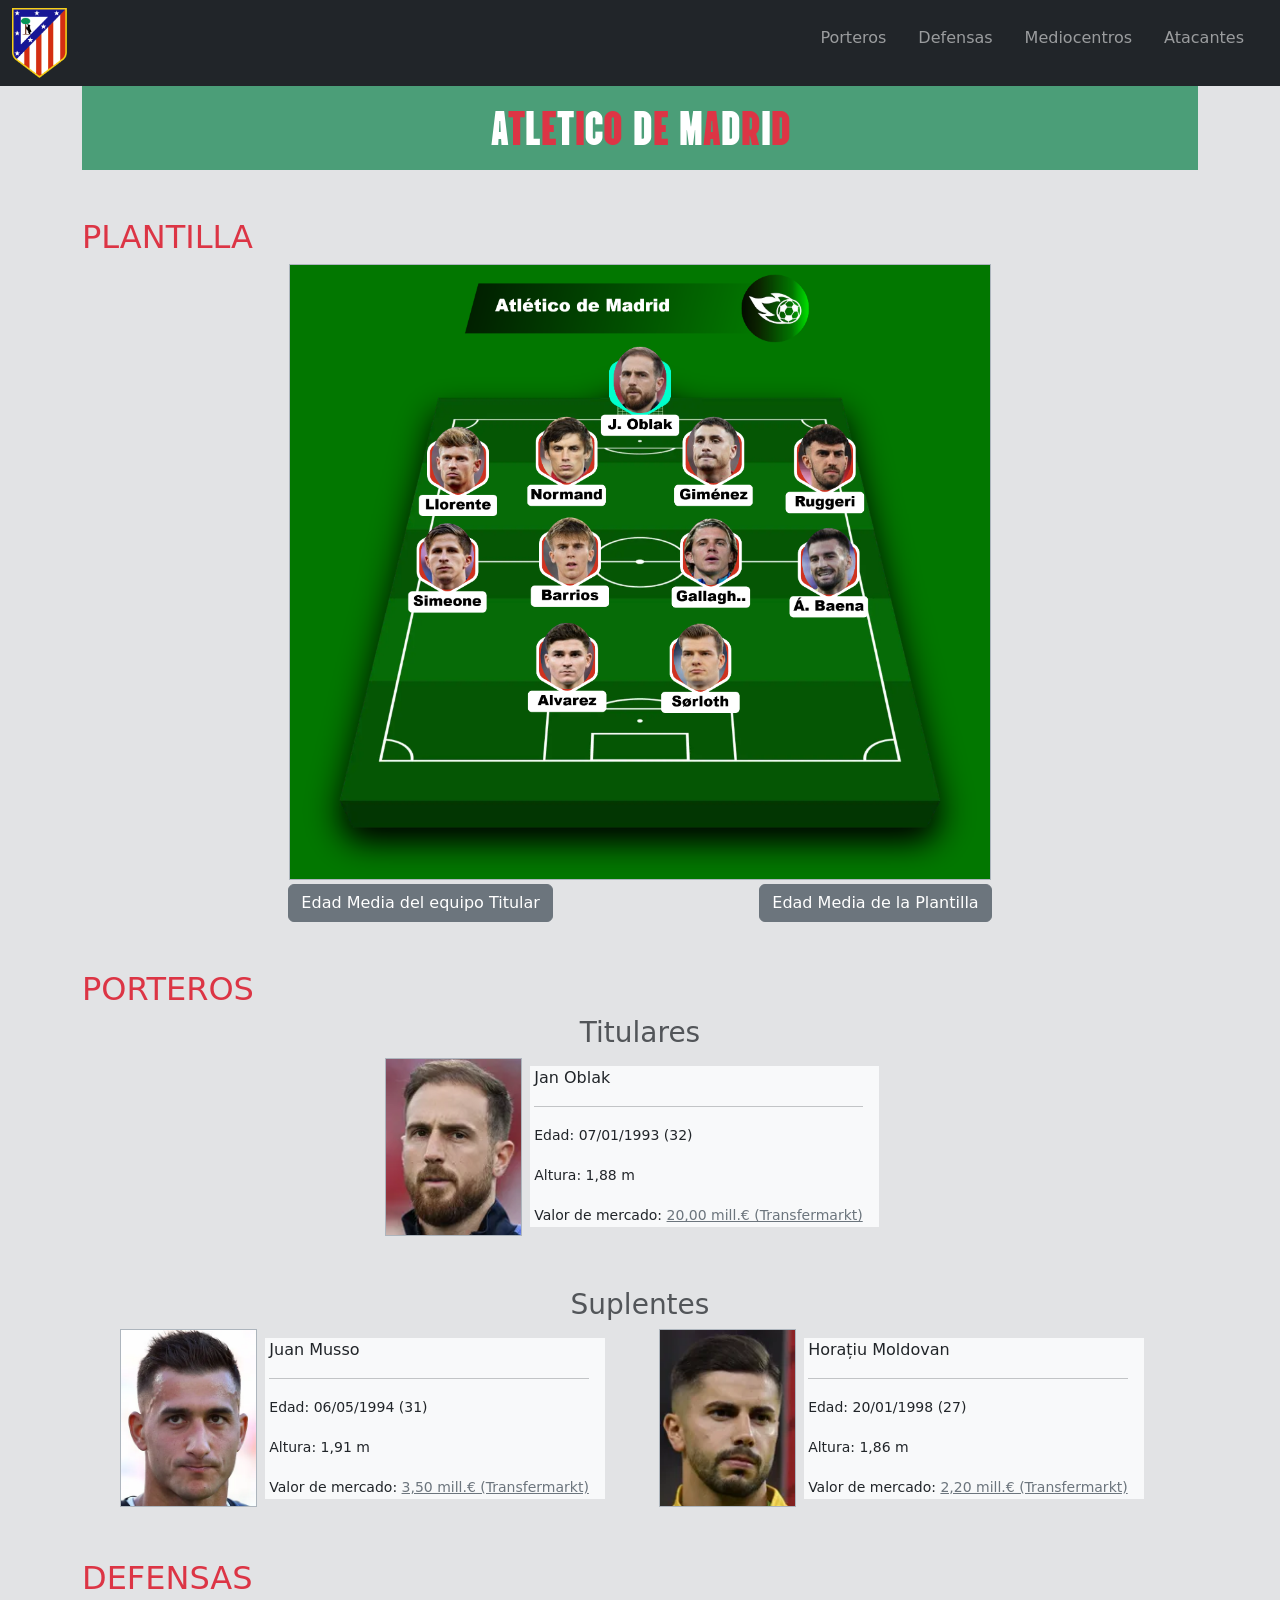
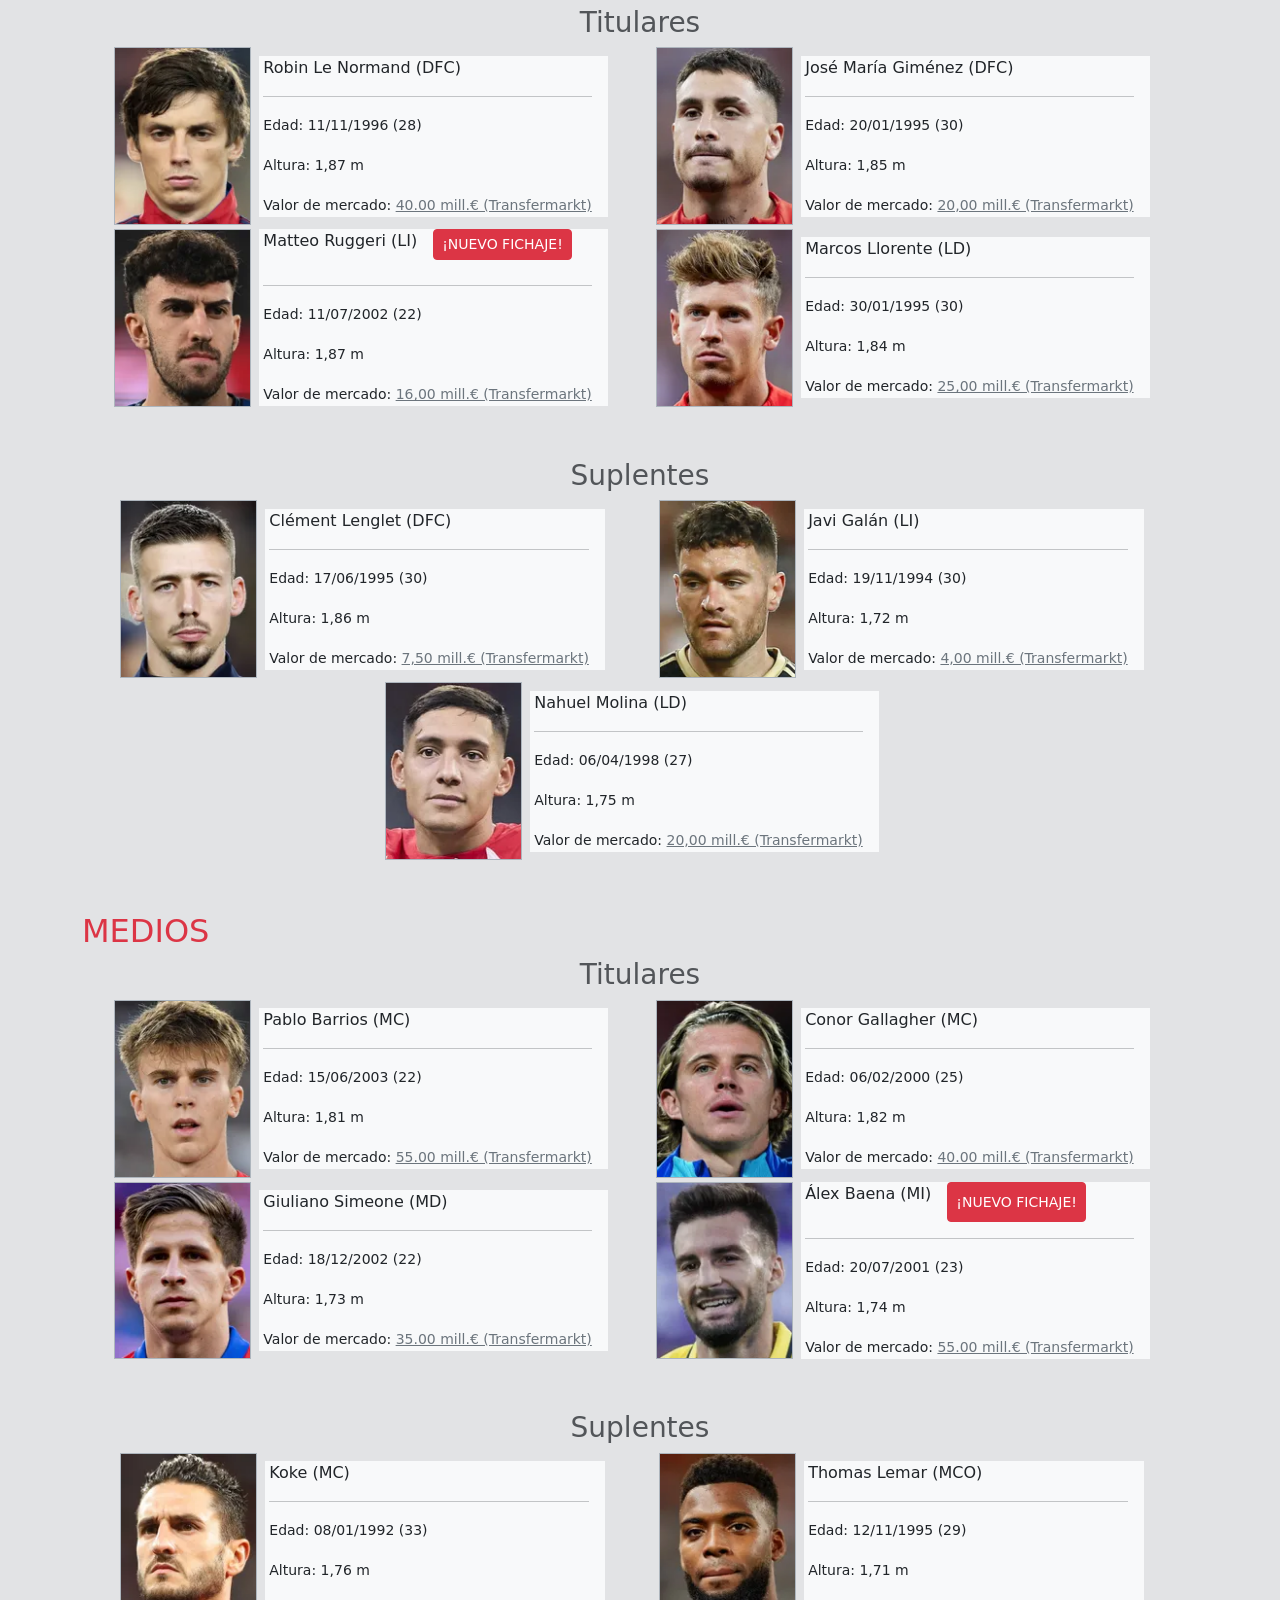
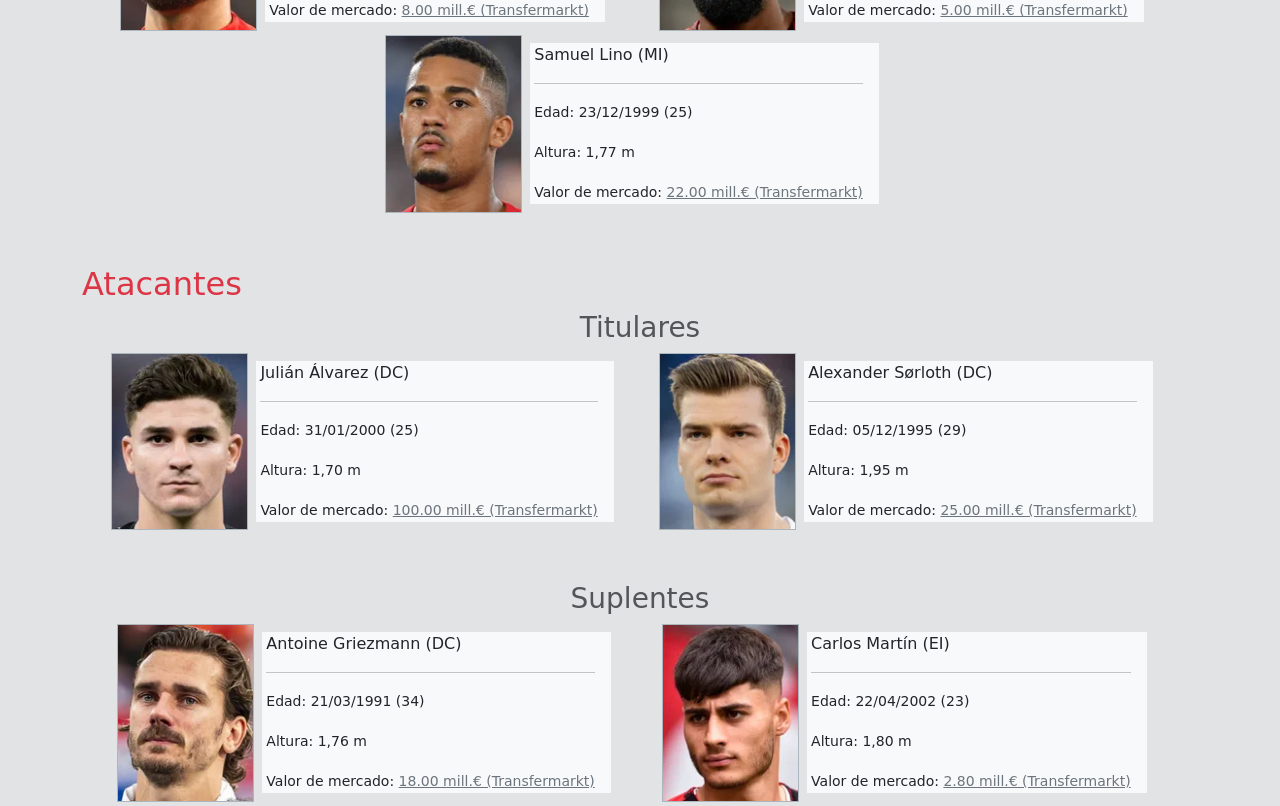
==== commit 866013de: "Add title styling and update index.html to include a centered title section with custom font" ====
--- a/cuartaEntregaTeam/index.html
+++ b/cuartaEntregaTeam/index.html
@@ -8,6 +8,9 @@
     <link rel="stylesheet" href="https://cdn.jsdelivr.net/npm/bootstrap-icons@1.13.1/font/bootstrap-icons.min.css">
     <link href="https://cdn.jsdelivr.net/npm/bootstrap@5.3.7/dist/css/bootstrap.min.css" rel="stylesheet"
         integrity="sha384-LN+7fdVzj6u52u30Kp6M/trliBMCMKTyK833zpbD+pXdCLuTusPj697FH4R/5mcr" crossorigin="anonymous">
+        <link rel="preconnect" href="https://fonts.googleapis.com">
+    <link rel="preconnect" href="https://fonts.gstatic.com" crossorigin>
+    <link href="https://fonts.googleapis.com/css2?family=Vina+Sans&display=swap" rel="stylesheet">
 
     <title>Plantilla Atletico 25/26</title>
 </head>
@@ -34,6 +37,9 @@
     </nav>
 
     <main class="container mt-5">
+        <div class="pt-5 text-center bg-success p-2 text-white bg-opacity-75">
+            <h1 id="titulo">A<span class="text-danger">T</span>L<span class="text-danger">E</span>T<span class="text-danger">I</span>C<span class="text-danger">O</span> D<span class="text-danger">E</span> M<span class="text-danger">A</span>D<span class="text-danger">R</span>I<span class="text-danger">D</span></h1>
+        </div>
         <!--Titulo de categoría-->
         <div class="text-danger pt-5">
             <h2 class="">PLANTILLA</h2>
--- a/cuartaEntregaTeam/estilos.css/estilosTeam.css
+++ b/cuartaEntregaTeam/estilos.css/estilosTeam.css
@@ -0,0 +1,4 @@
+#titulo{
+    font-family: "Vina Sans", cursive;
+    font-size: 48px;
+}
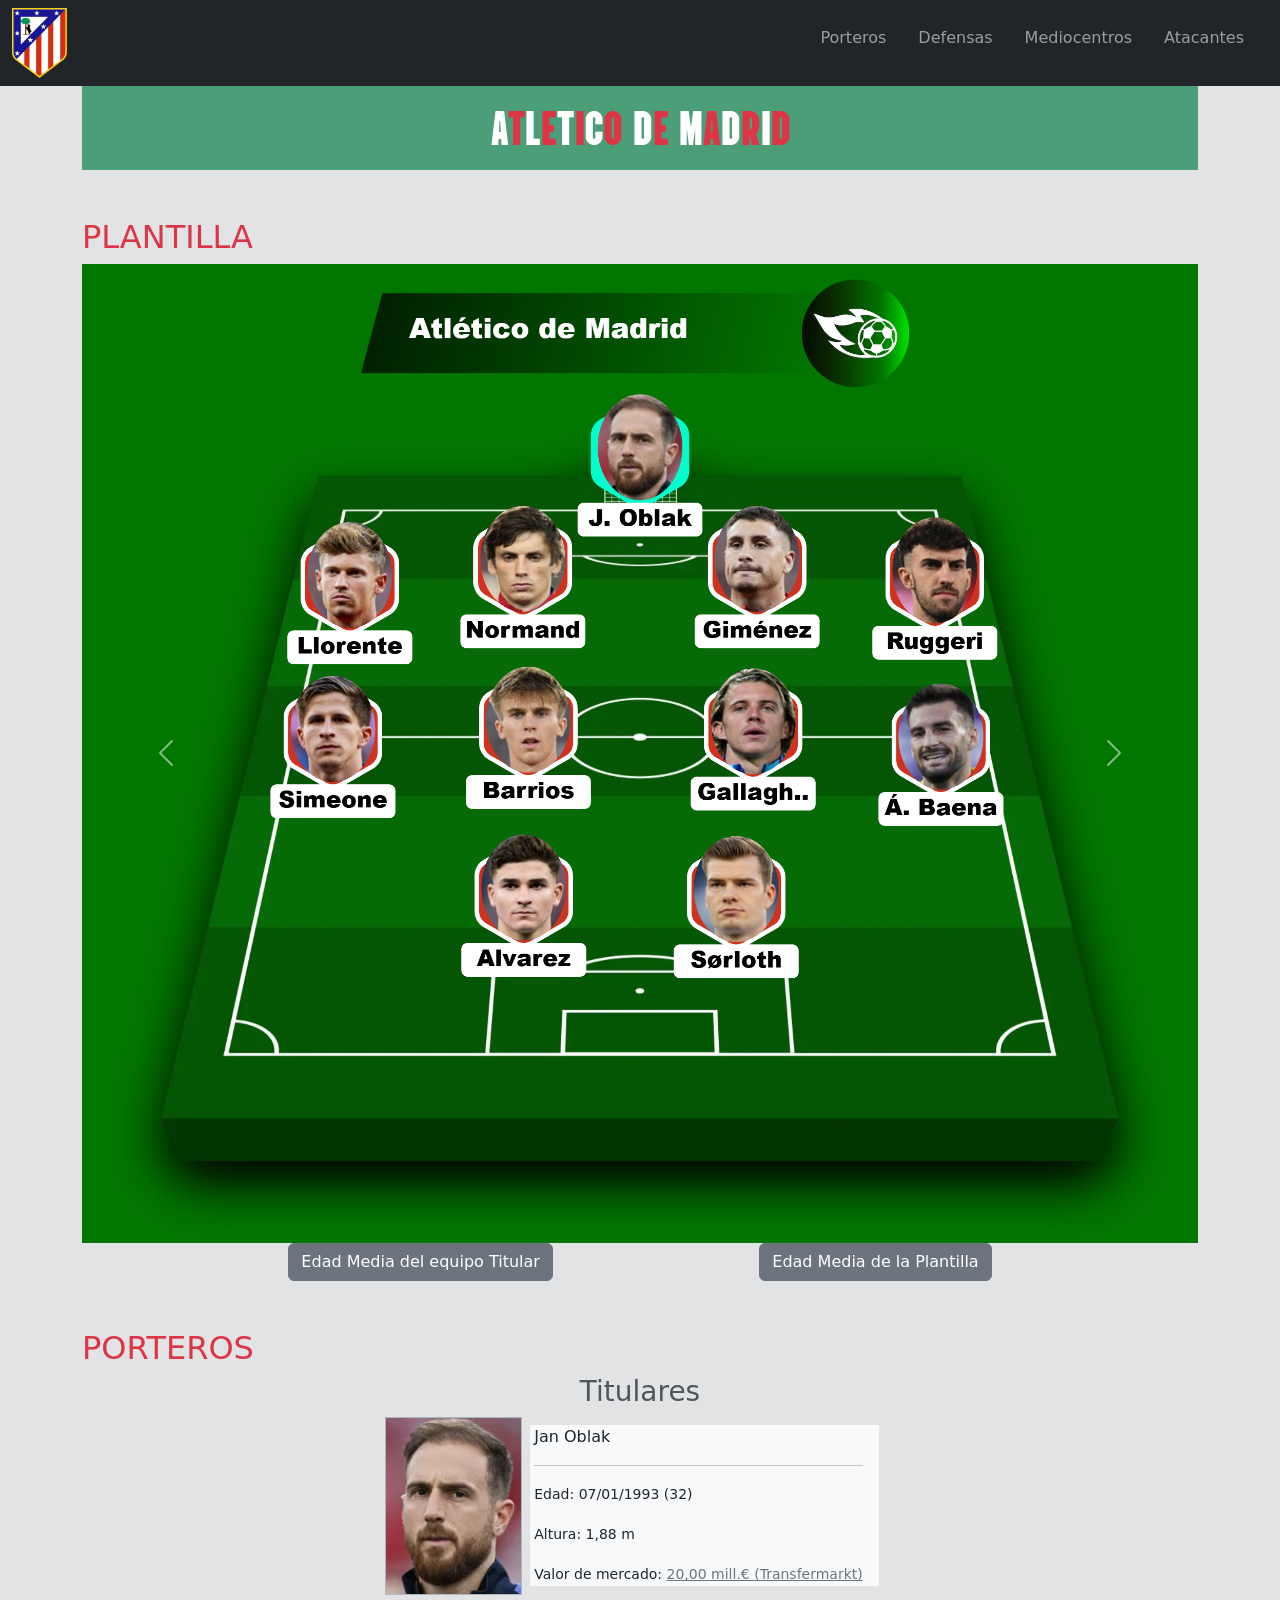
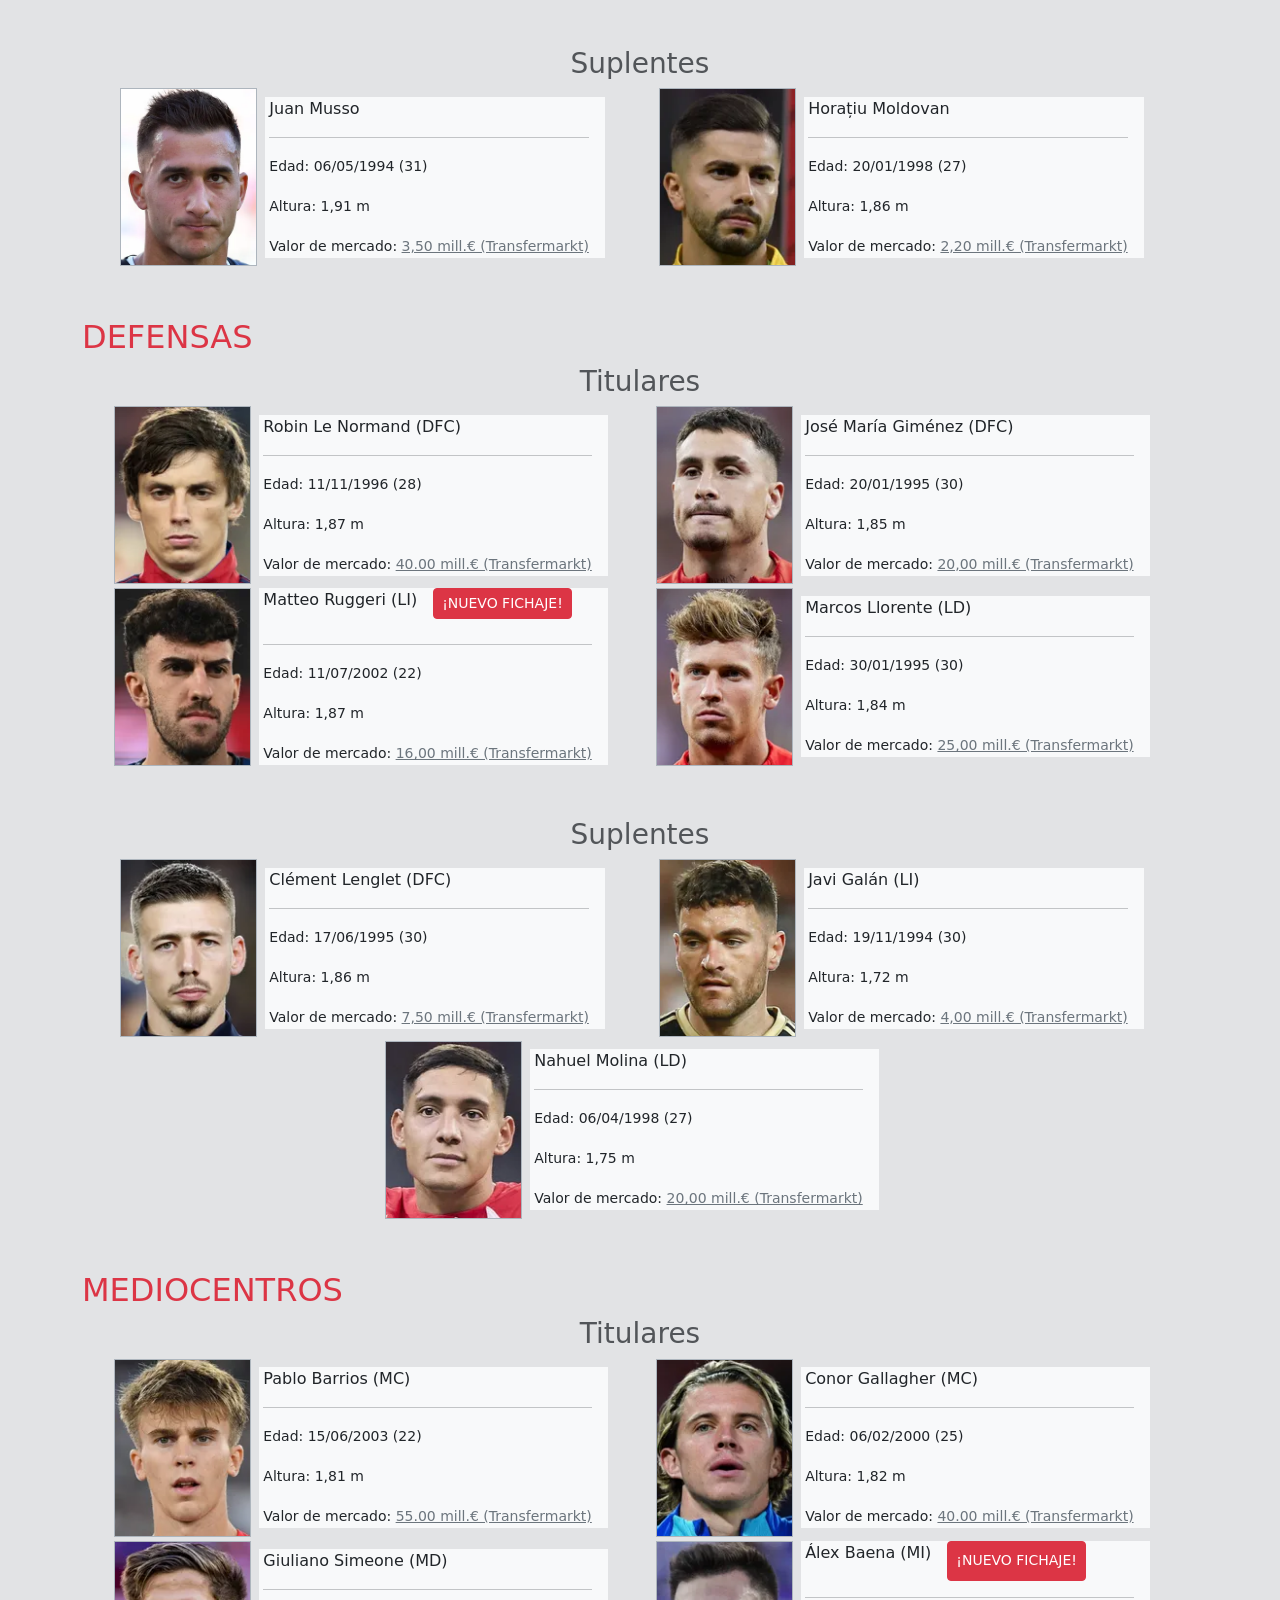
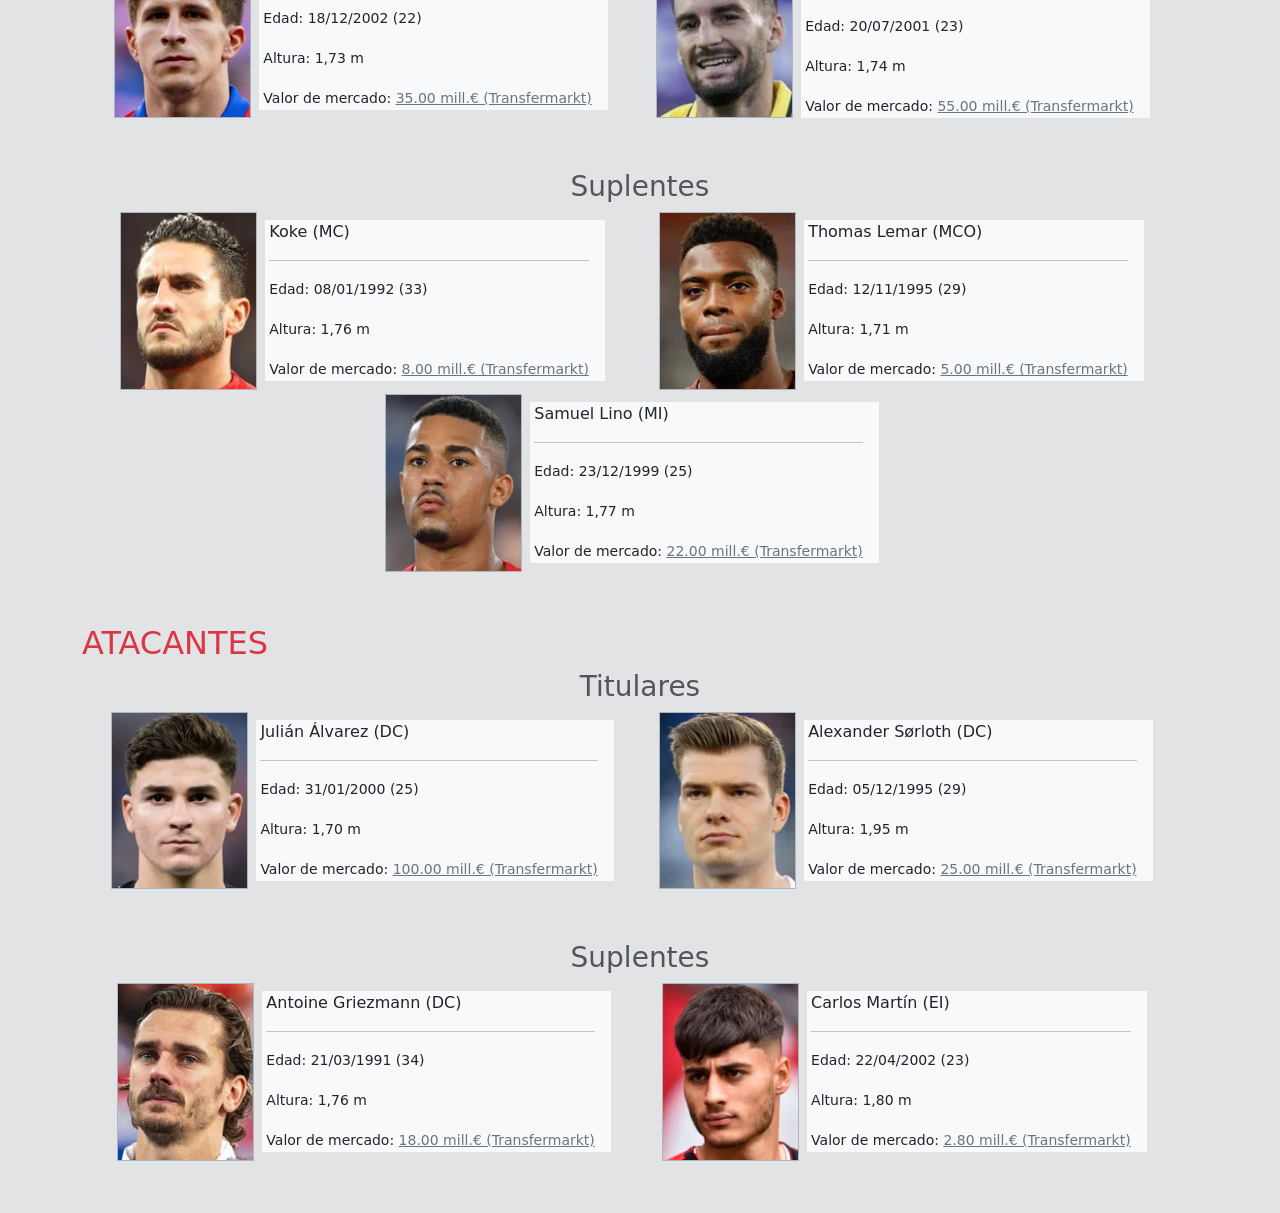
==== commit 9aedbdfd: "Update player section in index.html to implement a carousel for team images and enhance accessibilit" ====
--- a/cuartaEntregaTeam/index.html
+++ b/cuartaEntregaTeam/index.html
@@ -8,7 +8,7 @@
     <link rel="stylesheet" href="https://cdn.jsdelivr.net/npm/bootstrap-icons@1.13.1/font/bootstrap-icons.min.css">
     <link href="https://cdn.jsdelivr.net/npm/bootstrap@5.3.7/dist/css/bootstrap.min.css" rel="stylesheet"
         integrity="sha384-LN+7fdVzj6u52u30Kp6M/trliBMCMKTyK833zpbD+pXdCLuTusPj697FH4R/5mcr" crossorigin="anonymous">
-        <link rel="preconnect" href="https://fonts.googleapis.com">
+    <link rel="preconnect" href="https://fonts.googleapis.com">
     <link rel="preconnect" href="https://fonts.gstatic.com" crossorigin>
     <link href="https://fonts.googleapis.com/css2?family=Vina+Sans&display=swap" rel="stylesheet">
 
@@ -38,22 +38,37 @@
 
     <main class="container mt-5">
         <div class="pt-5 text-center bg-success p-2 text-white bg-opacity-75">
-            <h1 id="titulo">A<span class="text-danger">T</span>L<span class="text-danger">E</span>T<span class="text-danger">I</span>C<span class="text-danger">O</span> D<span class="text-danger">E</span> M<span class="text-danger">A</span>D<span class="text-danger">R</span>I<span class="text-danger">D</span></h1>
+            <h1 id="titulo">A<span class="text-danger">T</span>L<span class="text-danger">E</span>T<span
+                    class="text-danger">I</span>C<span class="text-danger">O</span> D<span class="text-danger">E</span>
+                M<span class="text-danger">A</span>D<span class="text-danger">R</span>I<span
+                    class="text-danger">D</span></h1>
         </div>
         <!--Titulo de categoría-->
         <div class="text-danger pt-5">
             <h2 class="">PLANTILLA</h2>
         </div>
-        <!--CONTENDOR FLEX DE IMAGENES-->
-        <div class="d-flex flex-wrap justify-content-evenly">
-            <!--CARD CONTENEDOR DE IMAGEN-->
-            <div class="d-flex mb-1">
-                <!--IMAGEN-->
-                <div class="border border-dark-subtle">
-                    <img src="./imagenesTeam/Atlético de Madrid1.png" alt="Plantilla" width="700px">
-                </div>
-            </div>
+        <div id="carouselExample" class="carousel slide">
+            <div class="carousel-inner">
+                <div class="carousel-item active">
+                    <img src="./imagenesTeam/Atlético de Madrid1.png" class="d-block w-100" alt="Opción plantilla 1">
+                </div>
+                <div class="carousel-item">
+                    <img src="./imagenesTeam/Atlético de Madrid2.png" class="d-block w-100" alt="Opción plantilla 2">
+                </div>
+                <div class="carousel-item">
+                    <img src="./imagenesTeam/Atlético de Madrid3.png" class="d-block w-100" alt="Opción plantilla 3">
+                </div>
+            </div>
+            <button class="carousel-control-prev" type="button" data-bs-target="#carouselExample" data-bs-slide="prev">
+                <span class="carousel-control-prev-icon" aria-hidden="true"></span>
+                <span class="visually-hidden">Anterior</span>
+            </button>
+            <button class="carousel-control-next" type="button" data-bs-target="#carouselExample" data-bs-slide="next">
+                <span class="carousel-control-next-icon" aria-hidden="true"></span>
+                <span class="visually-hidden">Siguiente</span>
+            </button>
         </div>
+
         <div class="d-flex flex-wrap justify-content-evenly">
             <div>
                 <button type="button" class="btn btn-secondary" data-bs-container="body" data-bs-toggle="popover"
@@ -63,7 +78,7 @@
             </div>
             <div>
                 <button type="button" class="btn btn-secondary" data-bs-container="body" data-bs-toggle="popover"
-                    data-bs-placement="bottom" data-bs-content="27,5">
+                    data-bs-placement="bottom" data-bs-content="27,5 años">
                     Edad Media de la Plantilla
                 </button>
             </div>
@@ -287,7 +302,7 @@
             </div>
             <!--Titulo de categoría-->
             <div class="text-danger pt-5">
-                <h2 id="Mediocentros" class="">MEDIOS</h2>
+                <h2 id="Mediocentros" class="">MEDIOCENTROS</h2>
                 <h3 class="text-body-secondary text-center">Titulares</h3>
             </div>
             <!--CONTENDOR FLEX DE IMAGENES-->
@@ -437,7 +452,7 @@
 
             <!--Titulo de categoría-->
             <div class="text-danger pt-5">
-                <h2 id="Atacantes" class="">Atacantes</h2>
+                <h2 id="Atacantes" class="">ATACANTES</h2>
                 <h3 class="text-body-secondary text-center">Titulares</h3>
             </div>
             <!--CONTENDOR FLEX DE IMAGENES-->
@@ -1111,6 +1126,7 @@
                 </div>
             </div>
 
+            <div class="pb-5"></div>
 
             <script src="https://cdn.jsdelivr.net/npm/bootstrap@5.0.2/dist/js/bootstrap.bundle.min.js"
                 integrity="sha384-MrcW6ZMFYlzcLA8Nl+NtUVF0sA7MsXsP1UyJoMp4YLEuNSfAP+JcXn/tWtIaxVXM"
